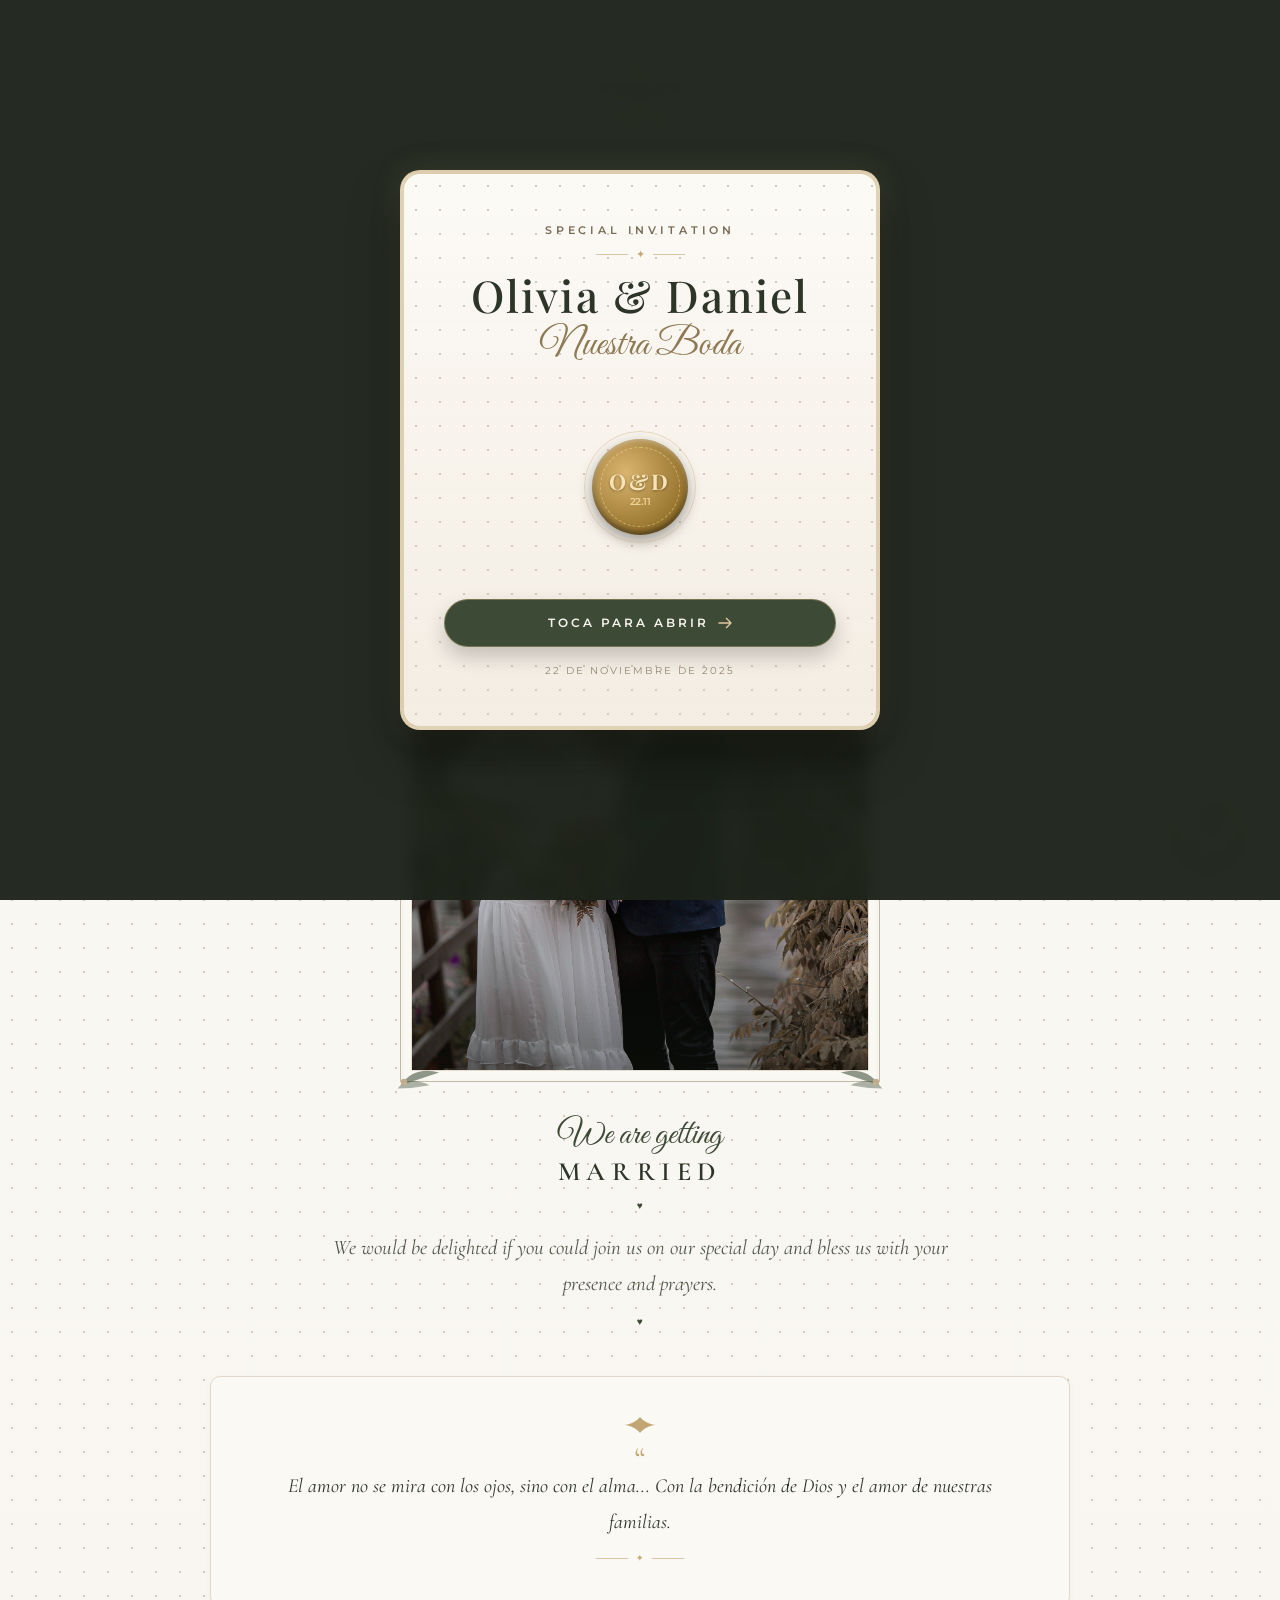
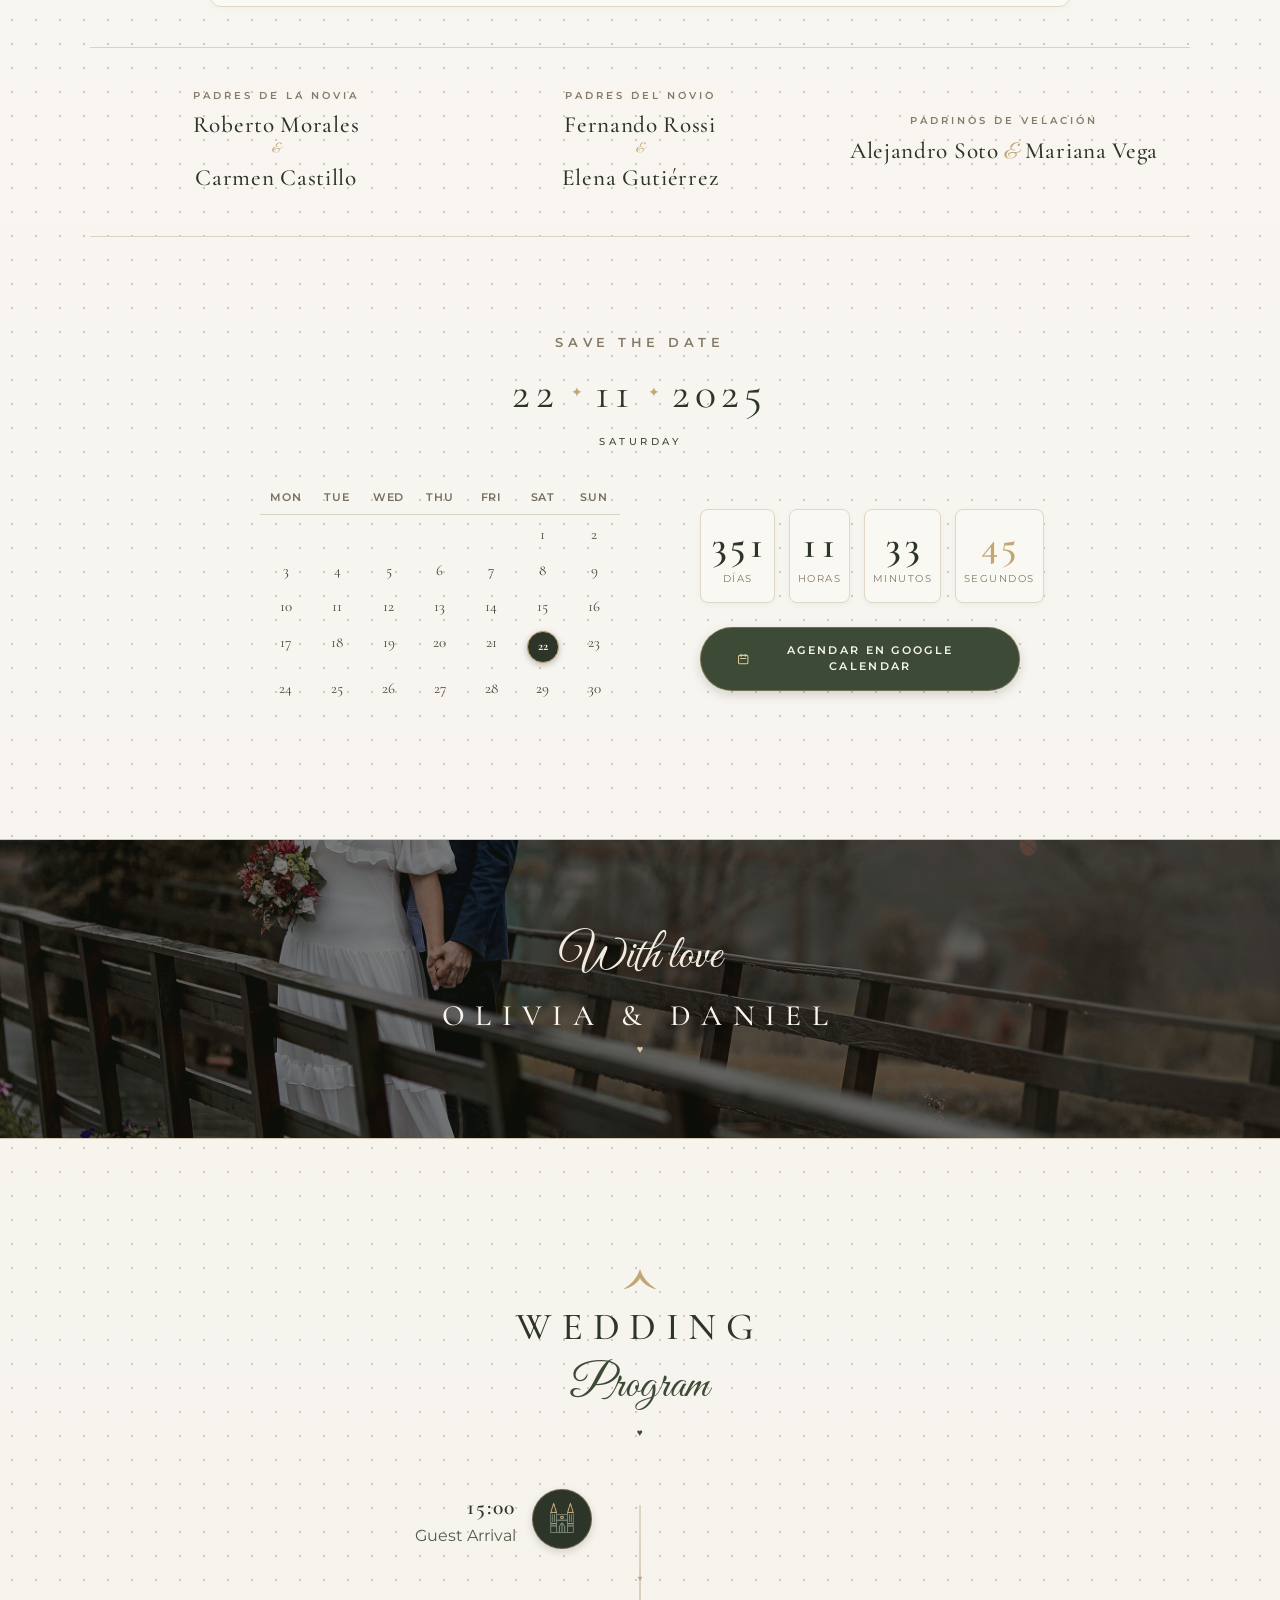
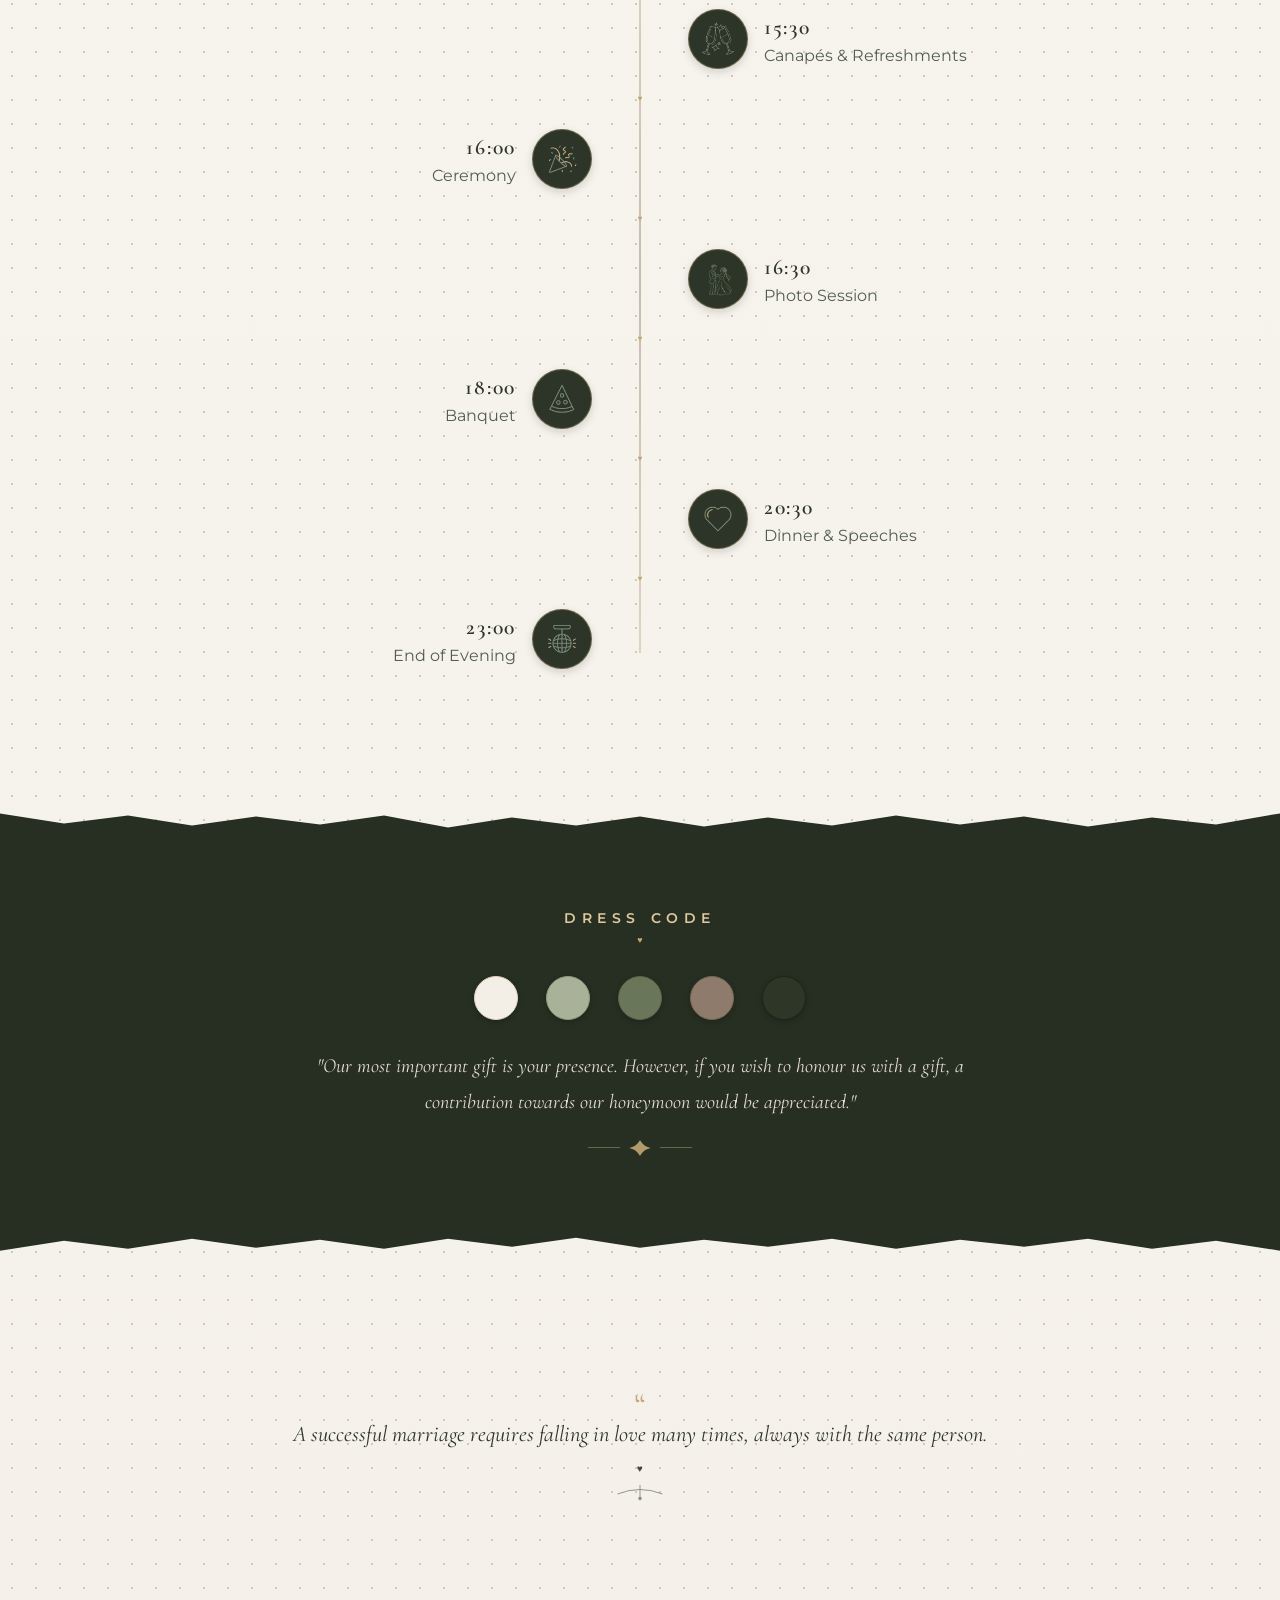
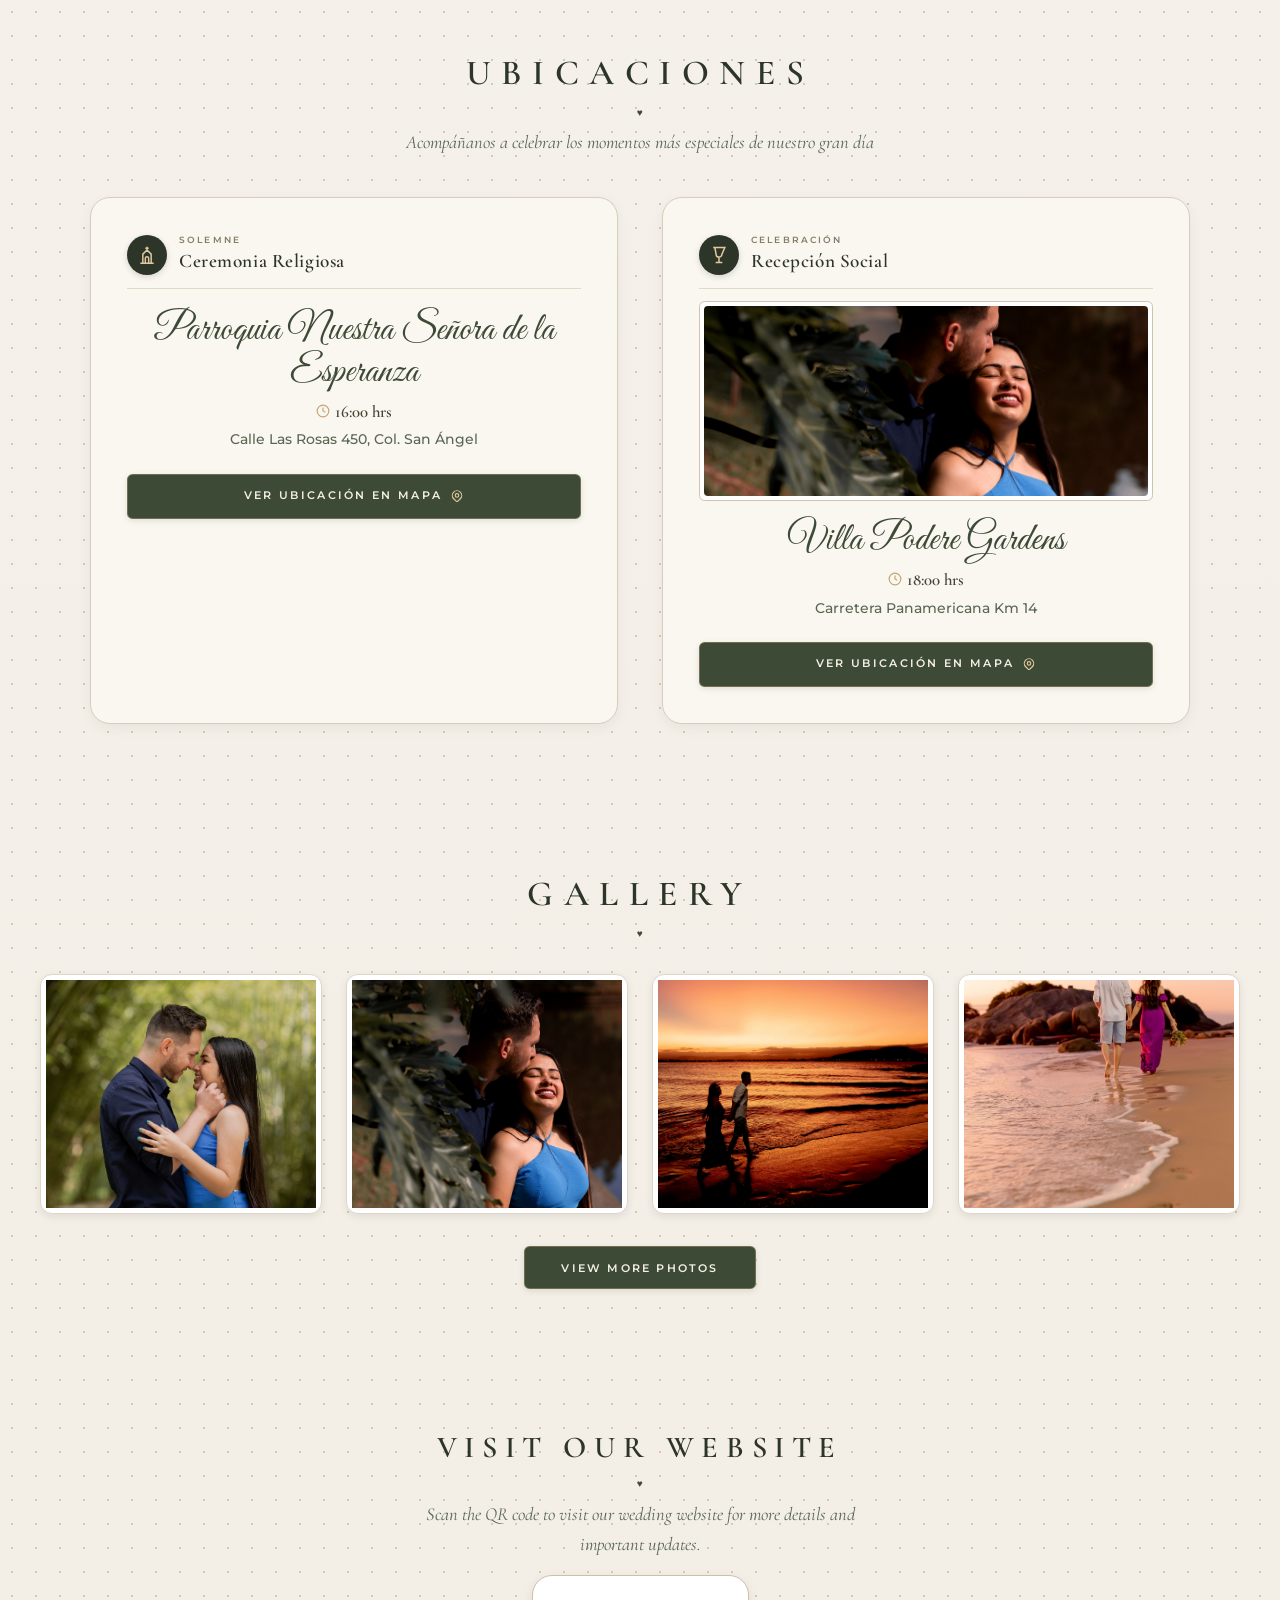
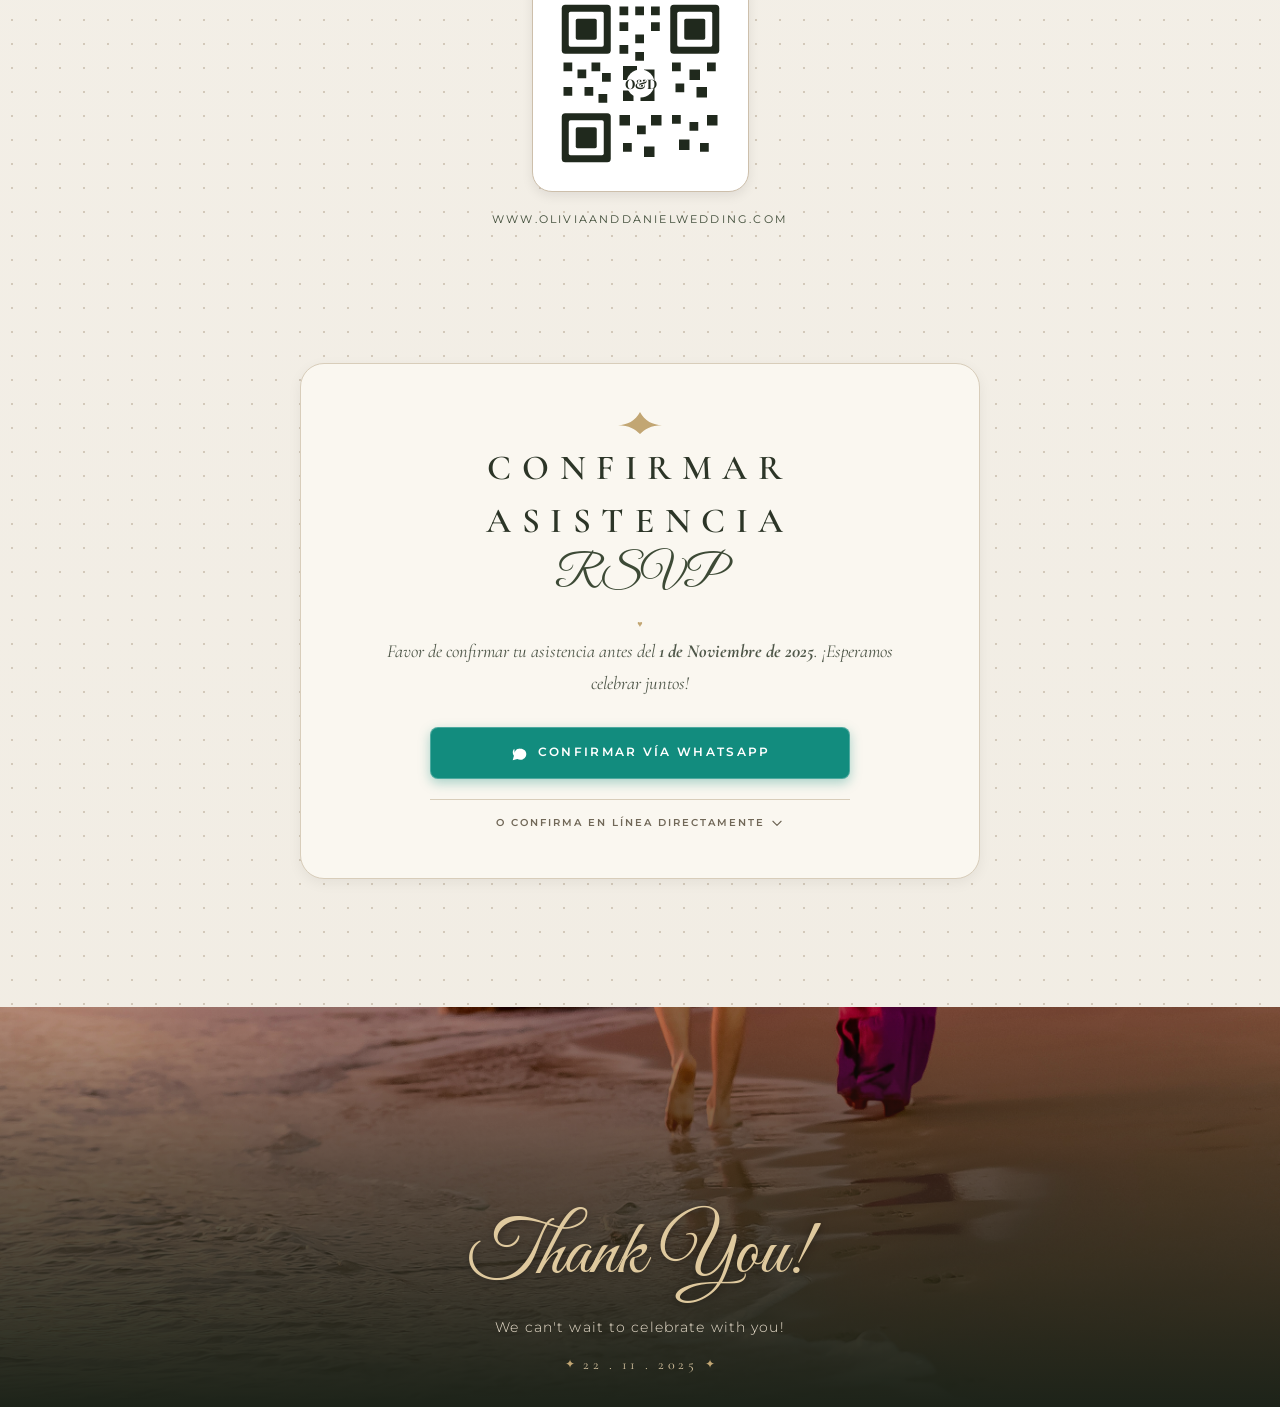
==== index.html @ 9e007e77 "first commit" ====
<!DOCTYPE html>
<html lang="es" class="scroll-smooth">

<head>
  <meta charset="utf-8" />
  <meta name="viewport" content="width=device-width, initial-scale=1.0, maximum-scale=5.0" />
  <meta name="theme-color" content="#1d2319" />
  <title>Boda Olivia &amp; Daniel - Invitación</title>

  <!-- Google Fonts: Cormorant Garamond, Great Vibes, Montserrat, Playfair Display -->
  <link rel="preconnect" href="https://fonts.googleapis.com" />
  <link rel="preconnect" href="https://fonts.gstatic.com" crossorigin="" />
  <link
    href="https://fonts.googleapis.com/css2?family=Cormorant+Garamond:ital,wght@0,300;0,400;0,500;0,600;0,700;1,400&amp;family=Great+Vibes&amp;family=Montserrat:wght@200;300;400;500;600&amp;family=Playfair+Display:ital,wght@0,400;0,600;0,700;1,400&amp;display=swap"
    rel="stylesheet" />

  <!-- Hojas de Estilos Modulares e Independientes (Sin dependencias externas) -->
  <link rel="stylesheet" href="css/global.css" />
  <link rel="stylesheet" href="css/animations.css" />
  <link rel="stylesheet" href="css/envelope.css" />
  <link rel="stylesheet" href="css/invitation.css" />
  <link rel="stylesheet" href="css/responsive.css" />
</head>

<body>

  <!-- ====================================================================
       PANTALLA INICIAL: SOBRE ELEGANTE & SELLO DE CERA INTERACTIVO
       ==================================================================== -->
  <div id="envelope-screen" data-purpose="interactive-envelope" aria-label="Pantalla de apertura de sobre">
    <div class="envelope-card bg-paper-texture">

      <!-- Encabezado y Monograma Superior -->
      <div>
        <p class="envelope-top-sub">Special Invitation</p>
        <div class="envelope-gold-divider">
          <span class="line"></span>
          <span style="font-size: 11px;">✦</span>
          <span class="line"></span>
        </div>
        <h1 class="envelope-couple-names">Olivia &amp; Daniel</h1>
        <p class="envelope-script-sub">Nuestra Boda</p>
      </div>

      <!-- Sello de Cera 3D con Pulso Animado -->
      <div class="wax-seal-wrapper">
        <button id="wax-seal-action" type="button" class="wax-seal wax-seal-btn" title="Toca el sello para abrir"
          aria-label="Abrir sobre de boda">
          <div class="wax-seal-inner">
            <span class="wax-seal-monogram">O&amp;D</span>
            <span class="wax-seal-date">22.11</span>
          </div>
        </button>
        <div class="wax-pulse-ring" aria-hidden="true"></div>
      </div>

      <!-- Botón de Apertura y Fecha -->
      <div style="width: 100%;">
        <button id="open-envelope-btn" type="button" class="envelope-open-btn animate-gentle-pulse"
          aria-label="Toca para abrir la invitación">
          <span>Toca Para Abrir</span>
          <svg style="width: 16px; height: 16px; color: var(--gold-light);" fill="none" stroke="currentColor"
            stroke-width="2" viewBox="0 0 24 24" aria-hidden="true">
            <path stroke-linecap="round" stroke-linejoin="round" d="M14 5l7 7m0 0l-7 7m7-7H3"></path>
          </svg>
        </button>
        <p class="envelope-date-sub">22 de Noviembre de 2025</p>
      </div>

    </div>
  </div>

  <!-- ====================================================================
       CONTENEDOR PRINCIPAL DE LA INVITACIÓN DE BODA
       ==================================================================== -->
  <main class="main-invitation-container bg-paper-texture" role="main">

    <!-- Encabezado con Guirnalda Botánica -->
    <header class="invitation-header" data-purpose="invitation-header">
      <div class="header-garland" aria-hidden="true">
        <svg fill="none" stroke="currentColor" viewBox="0 0 100 35">
          <path d="M50 32 C35 22 20 28 5 15 M50 32 C65 22 80 28 95 15" stroke-linecap="round" stroke-width="1.2"></path>
          <path d="M50 32 C48 18 50 8 50 2" stroke-width="1.2"></path>
          <circle cx="50" cy="2" fill="#c2a673" r="2.5"></circle>
          <circle cx="35" cy="20" fill="#4c5c44" r="1.5"></circle>
          <circle cx="65" cy="20" fill="#4c5c44" r="1.5"></circle>
          <circle cx="20" cy="21" fill="#c2a673" r="2"></circle>
          <circle cx="80" cy="21" fill="#c2a673" r="2"></circle>
        </svg>
      </div>
      <p class="header-together-tag">TOGETHER</p>
      <p class="header-families-tag">WITH THEIR FAMILIES</p>
      <div class="heart-divider" aria-hidden="true">♥</div>

      <h1 class="couple-title-main">OLIVIA</h1>
      <p class="couple-script-and">and</p>
      <h2 class="couple-title-main" style="margin-bottom: 0.5rem;">DANIEL</h2>

      <p class="invite-subtitle">INVITE YOU TO THEIR</p>
      <p class="wedding-script-title">Wedding</p>
    </header>

    <!-- Fotografía Principal de los Novios en Marco de Arco -->
    <section class="couple-portrait-section" data-purpose="couple-portrait">
      <div class="arch-photo-wrapper">
        <div class="arch-frame arch-frame-outer">
          <div class="arch-frame arch-frame-inner">
            <img class="arch-photo-img" src="img/portada.jpg" alt="Olivia y Daniel novios en su boda" />
            <div class="arch-photo-gradient" aria-hidden="true"></div>
          </div>
        </div>

        <!-- Ornamentos botánicos esquineros -->
        <div class="botanical-corner-svg left" aria-hidden="true">
          <svg fill="#47543f" viewBox="0 0 100 100">
            <path d="M20,80 Q40,50 80,60 Q50,70 20,80 Z" opacity="0.7"></path>
            <path d="M15,85 Q30,65 65,80 Q40,85 15,85 Z" opacity="0.5"></path>
            <circle cx="25" cy="75" fill="#baa47e" r="5"></circle>
          </svg>
        </div>
        <div class="botanical-corner-svg right" aria-hidden="true">
          <svg fill="#47543f" viewBox="0 0 100 100">
            <path d="M20,80 Q40,50 80,60 Q50,70 20,80 Z" opacity="0.7"></path>
            <path d="M15,85 Q30,65 65,80 Q40,85 15,85 Z" opacity="0.5"></path>
            <circle cx="25" cy="75" fill="#baa47e" r="5"></circle>
          </svg>
        </div>
      </div>
    </section>

    <!-- Mensaje Romántico y Bendición -->
    <section class="invitation-text-section" data-purpose="invitation-text">
      <p class="getting-married-script">We are getting</p>
      <h3 class="getting-married-h3">MARRIED</h3>
      <div class="heart-divider" aria-hidden="true">♥</div>
      <p class="invitation-body-quote">
        We would be delighted if you could join us on our special day and bless us with your presence and prayers.
      </p>
      <div class="heart-divider" style="margin-top: 0.75rem;" aria-hidden="true">♥</div>
    </section>

    <!-- Bendición Matrimonial y Nombre de Padres y Padrinos -->
    <section class="blessing-parents-section" data-purpose="blessing-and-parents">
      <!-- Cita Emotiva de Amor -->
      <div class="blessing-quote-card">
        <div class="quote-flourish-top" aria-hidden="true">
          <svg fill="currentColor" viewBox="0 0 24 12">
            <path d="M12 0 C9 4 3 6 0 6 C3 6 9 8 12 12 C15 8 21 6 24 6 C21 6 15 4 12 0 Z"></path>
          </svg>
        </div>
        <span class="quote-big-mark">“</span>
        <p class="blessing-quote-text">
          El amor no se mira con los ojos, sino con el alma... Con la bendición de Dios y el amor de nuestras familias.
        </p>
        <div class="envelope-gold-divider" style="margin-top: 0.75rem; margin-bottom: 0;">
          <span class="line"></span>
          <span style="font-size: 9px;">✦</span>
          <span class="line"></span>
        </div>
      </div>

      <!-- Bloque de Padres y Padrinos -->
      <div class="parents-block">
        <div class="parent-card-item">
          <p class="parent-role-tag">PADRES DE LA NOVIA</p>
          <p class="parent-names">Roberto Morales</p>
          <span class="parent-ampersand">&amp;</span>
          <p class="parent-names">Carmen Castillo</p>
        </div>
        <div class="heart-divider-gold parent-divider">✦</div>
        <div class="parent-card-item">
          <p class="parent-role-tag">PADRES DEL NOVIO</p>
          <p class="parent-names">Fernando Rossi</p>
          <span class="parent-ampersand">&amp;</span>
          <p class="parent-names">Elena Gutiérrez</p>
        </div>
        <div class="heart-divider-gold parent-divider">✦</div>
        <div class="parent-card-item">
          <p class="parent-role-tag">PADRINOS DE VELACIÓN</p>
          <p class="parent-names">Alejandro Soto <span style="font-family: var(--font-script); color: var(--gold-accent);">&amp;</span> Mariana Vega</p>
        </div>
      </div>
    </section>

    <!-- Save the Date, Calendario y Cuenta Regresiva -->
    <section class="save-the-date-section" data-purpose="save-the-date-section">
      <p class="save-the-date-title">SAVE THE DATE</p>

      <div class="date-three-box">
        <span class="num">22</span>
        <span class="star">✦</span>
        <span class="num">11</span>
        <span class="star">✦</span>
        <span class="num">2025</span>
      </div>
      <p class="saturday-sub">SATURDAY</p>

      <!-- Envoltura responsiva para Calendario y Cuenta Regresiva -->
      <div class="save-the-date-content-wrap">
        <!-- Cuadrícula de Calendario: Noviembre 2025 -->
        <div class="calendar-wrapper">
          <div class="calendar-header-grid">
            <span>MON</span>
            <span>TUE</span>
            <span>WED</span>
            <span>THU</span>
            <span>FRI</span>
            <span>SAT</span>
            <span>SUN</span>
          </div>
          <div class="calendar-days-grid">
            <!-- Semana 1 -->
            <span></span><span></span><span></span><span></span><span></span>
            <span>1</span>
            <span>2</span>
            <!-- Semana 2 -->
            <span>3</span>
            <span>4</span>
            <span>5</span>
            <span>6</span>
            <span>7</span>
            <span>8</span>
            <span>9</span>
            <!-- Semana 3 -->
            <span>10</span>
            <span>11</span>
            <span>12</span>
            <span>13</span>
            <span>14</span>
            <span>15</span>
            <span>16</span>
            <!-- Semana 4 -->
            <span>17</span>
            <span>18</span>
            <span>19</span>
            <span>20</span>
            <span>21</span>
            <!-- Día 22 Resaltado -->
            <div class="calendar-day-active">
              <span>22</span>
            </div>
            <span>23</span>
            <!-- Semana 5 -->
            <span>24</span>
            <span>25</span>
            <span>26</span>
            <span>27</span>
            <span>28</span>
            <span>29</span>
            <span>30</span>
          </div>
        </div>

        <!-- Contador Regresivo Dinámico -->
        <div class="countdown-container">
          <div class="countdown-grid" id="countdown-timer">
            <div class="countdown-item">
              <span class="number" id="days">--</span>
              <span class="label">Días</span>
            </div>
            <div class="countdown-item">
              <span class="number" id="hours">--</span>
              <span class="label">Horas</span>
            </div>
            <div class="countdown-item">
              <span class="number" id="minutes">--</span>
              <span class="label">Minutos</span>
            </div>
            <div class="countdown-item">
              <span class="number" id="seconds" style="color: var(--gold-accent);">--</span>
              <span class="label">Segundos</span>
            </div>
          </div>

          <a id="google-calendar-btn" href="#" target="_blank" rel="noopener noreferrer" class="calendar-btn-link">
            <svg style="width: 14px; height: 14px; color: var(--gold-light);" fill="none" stroke="currentColor"
              viewBox="0 0 24 24" aria-hidden="true">
              <path stroke-linecap="round" stroke-linejoin="round" stroke-width="2"
                d="M8 7V3m8 4V3m-9 8h10M5 21h14a2 2 0 002-2V7a2 2 0 00-2-2H5a2 2 0 00-2 2v12a2 2 0 002 2z"></path>
            </svg>
            <span>Agendar en Google Calendar</span>
          </a>
        </div>
      </div>
    </section>

    <!-- Banner Fotográfico Nocturno -->
    <div class="night-photo-break" data-purpose="night-photo-break">
      <img class="night-photo-img" src="img/foto_3.jpg" alt="Luces de boda noche cálida" />
      <div class="night-photo-overlay">
        <p class="with-love-script">With love</p>
        <p class="names-tag">OLIVIA &amp; DANIEL</p>
        <span style="color: var(--gold-light); font-size: 11px; margin-top: 0.25rem;">♥</span>
      </div>
    </div>

    <!-- Itinerario de Nuestra Boda (Wedding Program) -->
    <section class="wedding-program-section" data-purpose="wedding-program-timeline">
      <div class="program-header">
        <div class="laurel-branch-svg" aria-hidden="true">
          <svg fill="currentColor" viewBox="0 0 40 30">
            <path d="M20 2 C18 10 12 18 2 24 C10 22 17 18 20 12 C23 18 30 22 38 24 C28 18 22 10 20 2 Z"></path>
          </svg>
        </div>
        <h2 class="program-title">WEDDING</h2>
        <p class="program-script">Program</p>
        <div class="heart-divider" aria-hidden="true">♥</div>
      </div>

      <!-- Línea de Tiempo Vertical -->
      <div class="timeline-container">
        <div class="timeline-guide-line" aria-hidden="true"></div>
        <div class="timeline-items-list">

          <!-- Evento 1: 15:00 -->
          <div class="timeline-row">
            <div class="timeline-icon-badge" title="Llegada de invitados">
              <img src="iconos/iglesia.gif" alt="Llegada" />
            </div>
            <div>
              <p class="timeline-time">15:00</p>
              <p class="timeline-desc">Guest Arrival</p>
            </div>
          </div>
          <div class="timeline-heart-sep">♥</div>

          <!-- Evento 2: 15:30 -->
          <div class="timeline-row">
            <div class="timeline-icon-badge" title="Canapés & Refrescos">
              <img src="iconos/brindis.gif" alt="Canapés" />
            </div>
            <div>
              <p class="timeline-time">15:30</p>
              <p class="timeline-desc">Canapés &amp; Refreshments</p>
            </div>
          </div>
          <div class="timeline-heart-sep">♥</div>

          <!-- Evento 3: 16:00 -->
          <div class="timeline-row">
            <div class="timeline-icon-badge" title="Ceremonia Religiosa">
              <img src="iconos/celebration.gif" alt="Ceremonia" />
            </div>
            <div>
              <p class="timeline-time">16:00</p>
              <p class="timeline-desc">Ceremony</p>
            </div>
          </div>
          <div class="timeline-heart-sep">♥</div>

          <!-- Evento 4: 16:30 -->
          <div class="timeline-row">
            <div class="timeline-icon-badge" title="Sesión de Fotos">
              <img src="iconos/Novios_bailando.gif" alt="Sesión de fotos" />
            </div>
            <div>
              <p class="timeline-time">16:30</p>
              <p class="timeline-desc">Photo Session</p>
            </div>
          </div>
          <div class="timeline-heart-sep">♥</div>

          <!-- Evento 5: 18:00 -->
          <div class="timeline-row">
            <div class="timeline-icon-badge" title="Banquete">
              <img src="iconos/dinner.gif" alt="Banquete" />
            </div>
            <div>
              <p class="timeline-time">18:00</p>
              <p class="timeline-desc">Banquet</p>
            </div>
          </div>
          <div class="timeline-heart-sep">♥</div>

          <!-- Evento 6: 20:30 -->
          <div class="timeline-row">
            <div class="timeline-icon-badge" title="Cena y Brindis">
              <img src="iconos/love.gif" alt="Cena y Brindis" />
            </div>
            <div>
              <p class="timeline-time">20:30</p>
              <p class="timeline-desc">Dinner &amp; Speeches</p>
            </div>
          </div>
          <div class="timeline-heart-sep">♥</div>

          <!-- Evento 7: 23:00 -->
          <div class="timeline-row">
            <div class="timeline-icon-badge" title="Fin de Fiesta">
              <img src="iconos/party.gif" alt="Fiesta" />
            </div>
            <div>
              <p class="timeline-time">23:00</p>
              <p class="timeline-desc">End of Evening</p>
            </div>
          </div>

        </div>
      </div>
    </section>

    <!-- Código de Vestimenta y Regalos (Dress Code & Gift) -->
    <section class="dress-code-section" data-purpose="dress-code-and-gifts">
      <!-- Borde rasgado superior -->
      <div class="torn-edge-spacer-top torn-edge-top"></div>

      <div class="dress-code-content">
        <h3 class="dress-code-h3">DRESS CODE</h3>
        <div class="heart-divider-gold">♥</div>

        <!-- Paleta de Colores Guía -->
        <div class="swatches-palette">
          <div class="swatch-circle swatch-1" title="Off-white / Crema"></div>
          <div class="swatch-circle swatch-2" title="Sage Green"></div>
          <div class="swatch-circle swatch-3" title="Olive Green"></div>
          <div class="swatch-circle swatch-4" title="Warm Taupe"></div>
          <div class="swatch-circle swatch-5" title="Deep Pine"></div>
        </div>

        <!-- Sugerencia de Regalos -->
        <p class="gift-registry-text">
          "Our most important gift is your presence. However, if you wish to honour us with a gift, a contribution towards our honeymoon would be appreciated."
        </p>

        <!-- Detalle Botánico Dorado -->
        <div class="botanical-gold-flourish">
          <span class="line"></span>
          <svg fill="currentColor" viewBox="0 0 24 16">
            <path d="M12 0 C9 6 3 8 0 8 C3 8 9 10 12 16 C15 10 21 8 24 8 C21 8 15 6 12 0 Z"></path>
          </svg>
          <span class="line"></span>
        </div>
      </div>

      <!-- Borde rasgado inferior -->
      <div class="torn-edge-spacer-bottom torn-edge-bottom"></div>
    </section>

    <!-- Frase Romántica -->
    <section class="quote-section" data-purpose="romantic-quote">
      <span class="quote-big-mark">“</span>
      <blockquote>
        A successful marriage requires falling in love many times, always with the same person.
      </blockquote>
      <div class="heart-divider" style="margin-top: 0.5rem;" aria-hidden="true">♥</div>
      <div style="display: flex; justify-content: center; opacity: 0.6; margin-top: 0.5rem;">
        <svg style="width: 60px; height: 18px; color: var(--olive-muted);" fill="none" stroke="currentColor"
          viewBox="0 0 60 20">
          <path d="M5 10 Q30 0 55 10 M30 0 V15" stroke-width="1"></path>
          <circle cx="30" cy="15" fill="currentColor" r="1.5"></circle>
        </svg>
      </div>
    </section>

    <!-- Lugares de Celebración (Two Venues) -->
    <section class="venues-section" data-purpose="two-venues-section">
      <h2 class="venues-title">UBICACIONES</h2>
      <div class="heart-divider" aria-hidden="true">♥</div>
      <p class="venues-subtitle">
        Acompáñanos a celebrar los momentos más especiales de nuestro gran día
      </p>

      <div class="venues-cards-stack">

        <!-- Tarjeta 1: Ceremonia Religiosa -->
        <div class="venue-card">
          <div class="venue-card-header">
            <div class="venue-header-icon" title="Iglesia">
              <svg fill="none" stroke="currentColor" stroke-width="1.8" viewBox="0 0 24 24">
                <path d="M12 2v4m-2-2h4M4 22h16M7 22V11l5-5 5 5v11M10 16a2 2 0 0 1 4 0v6h-4v-6z"></path>
              </svg>
            </div>
            <div>
              <p class="venue-category-tag">SOLEMNE</p>
              <h3 class="venue-card-h3">Ceremonia Religiosa</h3>
            </div>
          </div>

          <div style="text-align: center; padding: 0.25rem 0;">
            <h4 class="venue-place-name">Parroquia Nuestra Señora de la Esperanza</h4>
            <div class="venue-time-badge">
              <svg fill="none" stroke="currentColor" stroke-width="2" viewBox="0 0 24 24">
                <circle cx="12" cy="12" r="10"></circle>
                <polyline points="12 6 12 12 16 14"></polyline>
              </svg>
              <span>16:00 hrs</span>
            </div>
            <p class="venue-address-text">
              Calle Las Rosas 450, Col. San Ángel
            </p>
          </div>

          <a id="church-map-btn" href="https://maps.google.com/?q=Calle+Las+Rosas+450+Col+San+Angel" target="_blank"
            rel="noopener noreferrer" class="venue-map-link">
            <span>VER UBICACIÓN EN MAPA</span>
            <svg style="width: 14px; height: 14px; color: var(--gold-light);" fill="none" stroke="currentColor"
              stroke-width="2" viewBox="0 0 24 24">
              <path stroke-linecap="round" stroke-linejoin="round"
                d="M17.657 16.657L13.414 20.9a1.998 1.998 0 01-2.827 0l-4.244-4.243a8 8 0 1111.314 0z"></path>
              <path stroke-linecap="round" stroke-linejoin="round" d="M15 11a3 3 0 11-6 0 3 3 0 016 0z"></path>
            </svg>
          </a>
        </div>

        <!-- Tarjeta 2: Recepción Social -->
        <div class="venue-card">
          <div class="venue-card-header">
            <div class="venue-header-icon" title="Recepción">
              <svg fill="none" stroke="currentColor" stroke-width="1.8" viewBox="0 0 24 24">
                <path d="M8 21h8m-4-7v7m-5-18l1.5 8a3.5 3.5 0 007 0L19 3H5z"></path>
              </svg>
            </div>
            <div>
              <p class="venue-category-tag">CELEBRACIÓN</p>
              <h3 class="venue-card-h3">Recepción Social</h3>
            </div>
          </div>

          <!-- Fotografía del lugar -->
          <div class="venue-photo-wrap">
            <div class="venue-photo-inner">
              <img class="venue-photo-img" src="img/foto_2.jpg" alt="Villa Podere Gardens lugar de celebración" />
            </div>
          </div>

          <div style="text-align: center; padding: 0.25rem 0;">
            <h4 class="venue-place-name">Villa Podere Gardens</h4>
            <div class="venue-time-badge">
              <svg fill="none" stroke="currentColor" stroke-width="2" viewBox="0 0 24 24">
                <circle cx="12" cy="12" r="10"></circle>
                <polyline points="12 6 12 12 16 14"></polyline>
              </svg>
              <span>18:00 hrs</span>
            </div>
            <p class="venue-address-text">
              Carretera Panamericana Km 14
            </p>
          </div>

          <a id="reception-map-btn" href="https://maps.google.com/?q=Villa+Podere+Gardens" target="_blank"
            rel="noopener noreferrer" class="venue-map-link">
            <span>VER UBICACIÓN EN MAPA</span>
            <svg style="width: 14px; height: 14px; color: var(--gold-light);" fill="none" stroke="currentColor"
              stroke-width="2" viewBox="0 0 24 24">
              <path stroke-linecap="round" stroke-linejoin="round"
                d="M17.657 16.657L13.414 20.9a1.998 1.998 0 01-2.827 0l-4.244-4.243a8 8 0 1111.314 0z"></path>
              <path stroke-linecap="round" stroke-linejoin="round" d="M15 11a3 3 0 11-6 0 3 3 0 016 0z"></path>
            </svg>
          </a>
        </div>

      </div>
    </section>

    <!-- Galería de Recuerdos (Gallery) -->
    <section class="gallery-section" data-purpose="wedding-gallery">
      <h2 class="gallery-title">GALLERY</h2>
      <div class="heart-divider" aria-hidden="true">♥</div>

      <div class="gallery-grid-2x2">
        <div class="gallery-thumb-item" title="Ampliar fotografía">
          <img class="gallery-thumb-img" src="img/foto_1.jpg" alt="Banquete de boda elegante" />
        </div>
        <div class="gallery-thumb-item" title="Ampliar fotografía">
          <img class="gallery-thumb-img" src="img/foto_2.jpg" alt="Ramo de flores blancas" />
        </div>
        <div class="gallery-thumb-item" title="Ampliar fotografía">
          <img class="gallery-thumb-img" src="img/foto_4.jpg" alt="Altar y decoración floral" />
        </div>
        <div class="gallery-thumb-item" title="Ampliar fotografía">
          <img class="gallery-thumb-img" src="img/foto_5.jpg" alt="Alianzas y manos entrelazadas" />
        </div>
      </div>

      <button id="view-more-photos-btn" type="button" class="view-more-photos-btn">
        VIEW MORE PHOTOS
      </button>
    </section>

    <!-- Sitio Web y Código QR -->
    <section class="website-qr-section" data-purpose="website-qr-section">
      <h2 class="website-qr-title">VISIT OUR WEBSITE</h2>
      <div class="heart-divider" aria-hidden="true">♥</div>
      <p class="website-qr-desc">
        Scan the QR code to visit our wedding website for more details and important updates.
      </p>

      <!-- Código QR Vectorial con Monograma Central O&D -->
      <a id="website-qr-link" href="#" class="qr-box-card" title="Escanear o ingresar al sitio web">
        <svg fill="#20291d" viewBox="0 0 100 100">
          <rect fill="#20291d" height="28" rx="2" width="28" x="5" y="5"></rect>
          <rect fill="#ffffff" height="20" rx="1" width="20" x="9" y="9"></rect>
          <rect fill="#20291d" height="12" rx="1" width="12" x="13" y="13"></rect>
          <rect fill="#20291d" height="28" rx="2" width="28" x="67" y="5"></rect>
          <rect fill="#ffffff" height="20" rx="1" width="20" x="71" y="9"></rect>
          <rect fill="#20291d" height="12" rx="1" width="12" x="75" y="13"></rect>
          <rect fill="#20291d" height="28" rx="2" width="28" x="5" y="67"></rect>
          <rect fill="#ffffff" height="20" rx="1" width="20" x="9" y="71"></rect>
          <rect fill="#20291d" height="12" rx="1" width="12" x="13" y="75"></rect>
          <rect height="5" width="5" x="38" y="6"></rect>
          <rect height="5" width="5" x="47" y="6"></rect>
          <rect height="5" width="5" x="56" y="6"></rect>
          <rect height="5" width="5" x="38" y="15"></rect>
          <rect height="5" width="5" x="47" y="22"></rect>
          <rect height="5" width="5" x="56" y="15"></rect>
          <rect height="5" width="5" x="38" y="28"></rect>
          <rect height="5" width="5" x="47" y="32"></rect>
          <rect height="5" width="5" x="6" y="38"></rect>
          <rect height="5" width="5" x="14" y="42"></rect>
          <rect height="5" width="5" x="22" y="38"></rect>
          <rect height="5" width="5" x="28" y="44"></rect>
          <rect height="5" width="5" x="6" y="52"></rect>
          <rect height="5" width="5" x="18" y="52"></rect>
          <rect height="5" width="5" x="26" y="56"></rect>
          <rect height="8" width="8" x="40" y="40"></rect>
          <rect height="6" width="6" x="52" y="42"></rect>
          <rect height="6" width="6" x="40" y="54"></rect>
          <rect height="8" width="8" x="50" y="52"></rect>
          <rect height="5" width="5" x="68" y="38"></rect>
          <rect height="6" width="6" x="78" y="42"></rect>
          <rect height="5" width="5" x="88" y="38"></rect>
          <rect height="5" width="5" x="70" y="50"></rect>
          <rect height="6" width="6" x="82" y="52"></rect>
          <rect height="6" width="6" x="38" y="68"></rect>
          <rect height="5" width="5" x="48" y="74"></rect>
          <rect height="6" width="6" x="56" y="68"></rect>
          <rect height="5" width="5" x="40" y="84"></rect>
          <rect height="6" width="6" x="52" y="86"></rect>
          <rect height="5" width="5" x="68" y="68"></rect>
          <rect height="5" width="5" x="78" y="72"></rect>
          <rect height="6" width="6" x="88" y="68"></rect>
          <rect height="6" width="6" x="72" y="82"></rect>
          <rect height="5" width="5" x="84" y="84"></rect>
          <circle cx="50" cy="50" fill="#ffffff" r="8"></circle>
          <text fill="#20291d" font-family="'Playfair Display', serif" font-size="7.5" font-weight="bold"
            text-anchor="middle" x="50" y="53">O&amp;D</text>
        </svg>
      </a>

      <p class="website-link-text">www.oliviaanddanielwedding.com</p>
    </section>

    <!-- Confirmar Asistencia (RSVP) -->
    <section class="rsvp-section" data-purpose="rsvp-section" id="rsvp">
      <div class="rsvp-box-card">
        <div class="rsvp-botanical-top" aria-hidden="true">
          <svg fill="currentColor" viewBox="0 0 40 20">
            <path d="M20 0 C16 8 8 12 0 12 C10 12 16 16 20 20 C24 16 30 12 40 12 C32 12 24 8 20 0 Z"></path>
          </svg>
        </div>

        <h2 class="rsvp-title-main">CONFIRMAR ASISTENCIA</h2>
        <p class="rsvp-script-sub">RSVP</p>
        <div class="heart-divider-gold">♥</div>

        <p class="rsvp-instructions">
          Favor de confirmar tu asistencia antes del <strong>1 de Noviembre de 2025</strong>. ¡Esperamos celebrar juntos!
        </p>

        <!-- Botón de Confirmación Directa por WhatsApp -->
        <a id="whatsapp-rsvp-btn" href="#" target="_blank" rel="noopener noreferrer" class="whatsapp-rsvp-btn"
          aria-label="Confirmar asistencia por WhatsApp">
          <svg viewBox="0 0 24 24" aria-hidden="true">
            <path
              d="M12.031 6.172c-3.181 0-5.767 2.586-5.768 5.766-.001 1.298.38 2.27 1.019 3.287l-.711 2.598 2.664-.698c.99.54 1.787.819 2.796.819 3.18 0 5.767-2.587 5.767-5.766.001-3.182-2.585-5.766-5.767-5.766zm0 10.455c-.931 0-1.745-.274-2.502-.751l-.179-.107-1.575.413.42-1.536-.118-.187c-.504-.799-.77-1.636-.769-2.52 0-2.617 2.13-4.746 4.748-4.746 2.617 0 4.746 2.129 4.746 4.746 0 2.618-2.129 4.746-4.746 4.746zm-6.273-10.457c-1.341 1.342-2.08 3.125-2.079 5.023 0 1.602.537 3.167 1.551 4.492l-1.644 6.005 6.147-1.612c1.272.693 2.704 1.059 4.167 1.06 4.095 0 7.822-3.328 7.823-7.424 0-1.983-.772-3.848-2.175-5.251-1.403-1.402-3.268-2.175-5.251-2.175-4.096 0-7.821 3.327-7.821 7.424z" />
          </svg>
          <span>CONFIRMAR VÍA WHATSAPP</span>
        </a>

        <!-- Botón para alternar formulario en línea -->
        <button id="toggle-rsvp-form-btn" type="button" class="toggle-rsvp-form-btn">
          <span>O CONFIRMA EN LÍNEA DIRECTAMENTE</span>
          <svg id="form-chevron-icon" fill="none" stroke="currentColor" viewBox="0 0 24 24" aria-hidden="true">
            <path stroke-linecap="round" stroke-linejoin="round" stroke-width="2" d="M19 9l-7 7-7-7"></path>
          </svg>
        </button>

        <!-- Formulario en línea interactivo -->
        <form id="rsvp-online-form" class="rsvp-online-form hidden">
          <div>
            <label class="rsvp-label" for="guest-name">Nombre Completo o Familia</label>
            <input id="guest-name" type="text" class="rsvp-input" placeholder="Ej. Familia Rodríguez Morales" required />
          </div>

          <div style="display: grid; grid-template-columns: 1fr 1fr; gap: 0.5rem;">
            <div>
              <label class="rsvp-label" for="guest-passes">Pases</label>
              <select id="guest-passes" class="rsvp-select">
                <option value="1">1 Persona</option>
                <option value="2" selected>2 Personas</option>
                <option value="3">3 Personas</option>
                <option value="4">4 Personas</option>
              </select>
            </div>
            <div>
              <label class="rsvp-label" for="guest-attending">¿Asistirás?</label>
              <select id="guest-attending" class="rsvp-select">
                <option value="si" selected>¡Sí, ahí estaré!</option>
                <option value="no">Lo siento, no podré</option>
              </select>
            </div>
          </div>

          <div>
            <label class="rsvp-label" for="guest-message">Mensaje para los novios</label>
            <textarea id="guest-message" class="rsvp-textarea" rows="2"
              placeholder="Escribe unas palabras de felicitación..."></textarea>
          </div>

          <button type="submit" class="rsvp-submit-btn">
            ENVIAR CONFIRMACIÓN
          </button>
        </form>

      </div>
    </section>

    <!-- Banner Final de Agradecimiento -->
    <footer class="final-closing-footer" data-purpose="invitation-footer">
      <div class="final-closing-box">
        <img class="final-closing-img" src="img/foto_5.jpg" alt="Despedida de novios con luces cálidas" />
        <div class="final-closing-overlay">
          <p class="final-thankyou-script">Thank You!</p>
          <p class="final-cant-wait-text">
            We can't wait to celebrate with you!
          </p>
          <div class="final-date-tag">
            <span>✦</span>
            <span class="date">22 . 11 . 2025</span>
            <span>✦</span>
          </div>
        </div>
      </div>
    </footer>

  </main>

  <!-- Botón Flotante de Música Fijo (music.gif) -->
  <button id="floating-music-btn" class="floating-music-btn is-paused" type="button"
    aria-label="Pausar o reproducir música" title="Reproducir música">
    <img src="iconos/music.gif" alt="Música de boda" />
  </button>
  <audio id="wedding-music" preload="auto" loop>
    <source src="music/cancion_boda.mp3" type="audio/mpeg" />
  </audio>

  <!-- Visor Lightbox para la Galería -->
  <div id="gallery-lightbox" class="hidden" role="dialog" aria-modal="true" aria-label="Visualizador de fotos">
    <button id="lightbox-close" type="button" aria-label="Cerrar visor">&times;</button>
    <img id="lightbox-img" src="" alt="Fotografía ampliada" />
  </div>

  <!-- Toast Notification Flotante -->
  <div id="copy-toast" class="toast-notification" role="status" aria-live="polite">
    <span>✨ ¡Confirmación preparada!</span>
  </div>

  <!-- Scripts Modulares e Independientes -->
  <script src="js/config.js"></script>
  <script src="js/envelope.js"></script>
  <script src="js/countdown.js"></script>
  <script src="js/music.js"></script>
  <script src="js/gallery.js"></script>
  <script src="js/rsvp.js"></script>
  <script src="js/interactions.js"></script>
</body>

</html>
---- css/global.css ----
/* ==========================================================================
   GLOBAL.CSS - PALETA, TIPOGRAFÍA Y ESTILOS BASE (BODA OLIVIA & DANIEL)
   ========================================================================== */

:root {
  /* Paleta Oficial */
  --parchment: #f7f4ee;
  --parchment-deep: #eee8dd;
  --olive-dark: #2c3527;
  --olive-deep: #1d2319;
  --olive-muted: #3d4a36;
  --olive-card: #262f22;
  --gold-accent: #c2a673;
  --gold-light: #dfc99e;
  --gold-wax: #eed195;
  --sand-soft: #d9d2c5;
  --border-sep: #dad2c3;

  /* Tipografías */
  --font-serif: "Cormorant Garamond", Georgia, serif;
  --font-display: "Playfair Display", Georgia, serif;
  --font-script: "Great Vibes", cursive;
  --font-sans: "Montserrat", -apple-system, BlinkMacSystemFont, "Segoe UI", Roboto, sans-serif;
}

/* Reset Global */
*,
*::before,
*::after {
  box-sizing: border-box;
  margin: 0;
  padding: 0;
}

html {
  font-size: 16px;
  scroll-behavior: smooth;
  -webkit-text-size-adjust: 100%;
}

body {
  background-color: var(--parchment);
  color: var(--olive-dark);
  font-family: var(--font-serif);
  font-size: 16px;
  line-height: 1.5;
  -webkit-font-smoothing: antialiased;
  -moz-osx-font-smoothing: grayscale;
  min-height: 100vh;
  min-height: 100dvh;
  margin: 0;
  padding: 0;
  width: 100%;
  max-width: 100vw;
  overflow-x: hidden;
}

::selection {
  background-color: var(--gold-light);
  color: var(--olive-deep);
}

a {
  color: inherit;
  text-decoration: none;
  transition: all 0.25s ease;
}

button {
  font-family: inherit;
  border: none;
  background: none;
  cursor: pointer;
  outline: none;
}

img,
svg {
  display: block;
  max-width: 100%;
}

/* Clases de Tipografía */
.font-serif {
  font-family: var(--font-serif);
}

.font-display {
  font-family: var(--font-display);
}

.font-script {
  font-family: var(--font-script);
}

.font-sans {
  font-family: var(--font-sans);
}

/* Textura de Papel Artesanal Fino */
.bg-paper-texture {
  background-color: var(--parchment);
  background-image: 
    radial-gradient(#d3c9ba 0.75px, transparent 0.75px),
    linear-gradient(to bottom, rgba(255, 255, 255, 0.4), rgba(230, 222, 207, 0.35));
  background-size: 24px 24px, 100% 100%;
}

/* Borde Rasgado Superior / Inferior (Deckled Torn Paper Edge) */
.torn-edge-top {
  clip-path: polygon(
    0% 0%, 5% 10px, 10% 2px, 15% 12px, 20% 3px, 25% 11px, 
    30% 2px, 35% 14px, 40% 4px, 45% 12px, 50% 3px, 55% 13px, 
    60% 4px, 65% 12px, 70% 2px, 75% 11px, 80% 3px, 85% 13px, 
    90% 4px, 95% 11px, 100% 0%, 100% 100%, 0% 100%
  );
}

.torn-edge-bottom {
  clip-path: polygon(
    0% 0%, 100% 0%, 100% 100%, 95% calc(100% - 10px), 90% calc(100% - 2px),
    85% calc(100% - 12px), 80% calc(100% - 4px), 75% calc(100% - 11px), 70% calc(100% - 2px),
    65% calc(100% - 12px), 60% calc(100% - 4px), 55% calc(100% - 11px), 50% calc(100% - 3px),
    45% calc(100% - 13px), 40% calc(100% - 4px), 35% calc(100% - 12px), 30% calc(100% - 2px),
    25% calc(100% - 11px), 20% calc(100% - 3px), 15% calc(100% - 12px), 10% calc(100% - 2px),
    5% calc(100% - 10px), 0% 100%
  );
}

/* Marco en Arco para Fotografía */
.arch-frame {
  border-top-left-radius: 9999px;
  border-top-right-radius: 9999px;
}

/* Sello de Cera 3D */
.wax-seal {
  background: radial-gradient(circle at 35% 35%, #d9b46e, #96742e 70%, #574011);
  box-shadow: 0 6px 14px rgba(0, 0, 0, 0.35), inset 0 2px 4px rgba(255, 255, 255, 0.4), inset 0 -3px 6px rgba(0, 0, 0, 0.5);
}

/* Utilidades generales */
.hidden {
  display: none !important;
}

.flex {
  display: flex !important;
}
---- css/animations.css ----
/* ==========================================================================
   ANIMATIONS.CSS - ANIMACIONES Y TRANSICIONES (OLIVIA & DANIEL)
   ========================================================================== */

/* Pulso suave continuo para el botón de abrir */
@keyframes gentle-pulse {
  0%, 100% {
    transform: scale(1);
    opacity: 1;
  }
  50% {
    transform: scale(1.03);
    opacity: 0.92;
  }
}

.animate-gentle-pulse {
  animation: gentle-pulse 2.8s infinite ease-in-out;
}

/* Entrada suave de elementos */
@keyframes fadeInSoft {
  from {
    opacity: 0;
    transform: translateY(8px);
  }
  to {
    opacity: 1;
    transform: translateY(0);
  }
}

.fade-in-soft {
  animation: fadeInSoft 0.8s cubic-bezier(0.16, 1, 0.3, 1) forwards;
}

/* Notificación Toast */
.toast-notification {
  position: fixed;
  bottom: 2rem;
  left: 50%;
  transform: translateX(-50%) translateY(100px);
  background-color: var(--olive-dark);
  color: #F7E3B5;
  padding: 0.85rem 1.75rem;
  border-radius: 9999px;
  font-family: var(--font-sans);
  font-size: 0.85rem;
  letter-spacing: 0.05em;
  font-weight: 500;
  box-shadow: 0 10px 30px rgba(0, 0, 0, 0.4);
  border: 1px solid var(--gold-accent);
  z-index: 9999;
  opacity: 0;
  pointer-events: none;
  transition: all 0.4s cubic-bezier(0.175, 0.885, 0.32, 1.275);
}

.toast-notification.show {
  transform: translateX(-50%) translateY(0);
  opacity: 1;
}

/* Reducción de movimiento */
@media (prefers-reduced-motion: reduce) {
  *,
  *::before,
  *::after {
    animation-duration: 0.01ms !important;
    animation-iteration-count: 1 !important;
    transition-duration: 0.01ms !important;
    scroll-behavior: auto !important;
  }
}
---- css/envelope.css ----
/* ==========================================================================
   ENVELOPE.CSS - PANTALLA INICIAL DE SOBRE & SELLO DE CERA
   ========================================================================== */

#envelope-screen {
  position: fixed;
  inset: 0;
  z-index: 100;
  display: flex;
  align-items: center;
  justify-content: center;
  background-color: rgba(29, 35, 25, 0.96);
  padding: 0;
  margin: 0;
  width: 100vw;
  height: 100vh;
  box-sizing: border-box;
  transition: opacity 0.9s cubic-bezier(0.4, 0, 0.2, 1), transform 0.9s cubic-bezier(0.4, 0, 0.2, 1);
  backdrop-filter: blur(8px);
  -webkit-backdrop-filter: blur(8px);
}

.envelope-card {
  position: relative;
  width: 100%;
  max-width: 380px;
  background-color: #FAF6EE;
  border-radius: 1.25rem;
  box-shadow: 0 25px 50px rgba(0, 0, 0, 0.45), 0 0 30px rgba(194, 166, 115, 0.15);
  padding: 2.25rem 1.75rem;
  border: 4px solid rgba(200, 178, 130, 0.55);
  text-align: center;
  display: flex;
  flex-direction: column;
  align-items: center;
  justify-content: space-between;
  min-height: 520px;
  box-sizing: border-box;
}

.envelope-top-sub {
  font-family: var(--font-sans);
  font-size: 11px;
  letter-spacing: 0.35em;
  color: #786C57;
  text-transform: uppercase;
  font-weight: 600;
  margin-bottom: 0.5rem;
}

.envelope-gold-divider {
  display: flex;
  align-items: center;
  justify-content: center;
  gap: 0.5rem;
  color: var(--gold-accent);
  margin-bottom: 0.5rem;
}

.envelope-gold-divider span.line {
  height: 1px;
  width: 32px;
  background-color: rgba(194, 166, 115, 0.6);
}

.envelope-couple-names {
  font-family: var(--font-display);
  font-size: 2.25rem;
  letter-spacing: 0.05em;
  color: var(--olive-dark);
  font-weight: 500;
  line-height: 1.1;
  margin-top: 0.25rem;
}

.envelope-script-sub {
  font-family: var(--font-script);
  font-size: 2.1rem;
  color: #8D7953;
  margin-top: -0.25rem;
}

/* Sello de Cera Central */
.wax-seal-wrapper {
  margin: 1.75rem 0;
  position: relative;
  display: flex;
  align-items: center;
  justify-content: center;
}

.wax-seal-btn {
  width: 96px;
  height: 96px;
  border-radius: 50%;
  display: flex;
  align-items: center;
  justify-content: center;
  cursor: pointer;
  transform: scale(1);
  transition: transform 0.3s cubic-bezier(0.34, 1.56, 0.64, 1);
  user-select: none;
}

.wax-seal-btn:hover {
  transform: scale(1.08);
}

.wax-seal-inner {
  width: 80px;
  height: 80px;
  border-radius: 50%;
  border: 1px dashed rgba(255, 235, 184, 0.45);
  display: flex;
  flex-direction: column;
  align-items: center;
  justify-content: center;
}

.wax-seal-monogram {
  font-family: var(--font-display);
  font-size: 1.35rem;
  font-weight: 700;
  color: #F7E3B5;
  letter-spacing: 0.15em;
  text-shadow: 0 1px 3px rgba(0, 0, 0, 0.35);
}

.wax-seal-date {
  font-family: var(--font-sans);
  font-size: 10px;
  color: #EED195;
  letter-spacing: -0.02em;
  font-weight: 600;
}

.wax-pulse-ring {
  position: absolute;
  width: 112px;
  height: 112px;
  border-radius: 50%;
  border: 1px solid rgba(194, 166, 115, 0.35);
  animation: pingRing 2.2s cubic-bezier(0, 0, 0.2, 1) infinite;
  pointer-events: none;
}

@keyframes pingRing {
  75%, 100% {
    transform: scale(1.4);
    opacity: 0;
  }
}

/* Botón «Toca Para Abrir» */
.envelope-open-btn {
  width: 100%;
  padding: 0.95rem 1.5rem;
  border-radius: 9999px;
  background-color: var(--olive-muted);
  color: var(--parchment);
  font-family: var(--font-sans);
  font-size: 0.75rem;
  letter-spacing: 0.25em;
  font-weight: 600;
  text-transform: uppercase;
  box-shadow: 0 10px 20px rgba(0, 0, 0, 0.2);
  border: 1px solid rgba(194, 166, 115, 0.45);
  display: flex;
  align-items: center;
  justify-content: center;
  gap: 0.5rem;
  transition: all 0.3s ease;
  cursor: pointer;
}

.envelope-open-btn:hover {
  background-color: var(--olive-dark);
  box-shadow: 0 12px 24px rgba(0, 0, 0, 0.3);
  transform: translateY(-2px);
  border-color: rgba(223, 201, 158, 0.7);
}

.envelope-open-btn:active {
  transform: scale(0.97);
}

.envelope-date-sub {
  font-family: var(--font-sans);
  font-size: 10px;
  letter-spacing: 0.2em;
  color: #948771;
  text-transform: uppercase;
  margin-top: 1rem;
}

@media (min-width: 1024px) {
  .envelope-card {
    max-width: 480px;
    padding: 3rem 2.5rem;
    min-height: 560px;
  }

  .envelope-couple-names {
    font-size: 2.75rem;
  }

  .envelope-script-sub {
    font-size: 2.5rem;
  }
}
---- css/invitation.css ----
/* ==========================================================================
   INVITATION.CSS - ESTILOS COMPLETOS DE LA INVITACIÓN OLIVIA & DANIEL
   ========================================================================== */

/* Contenedor Principal a Pantalla Completa (Full-Width, Sin Espacios Laterales) */
.main-invitation-container {
  width: 100%;
  max-width: 100%;
  background-color: var(--parchment);
  border: none;
  position: relative;
  overflow: hidden;
  padding: 0;
  margin: 0;
  box-sizing: border-box;
}

/* ==========================================================================
   HEADER DECORATIVO BOTÁNICO
   ========================================================================== */
.invitation-header {
  padding: 1.75rem 1.5rem 0.5rem 1.5rem;
  text-align: center;
  position: relative;
}

.header-garland {
  display: flex;
  justify-content: center;
  margin-bottom: 0.35rem;
}

.header-garland svg {
  width: 110px;
  height: 40px;
  color: #4C5C44;
}

.header-together-tag {
  font-family: var(--font-sans);
  font-size: 9px;
  letter-spacing: 0.3em;
  font-weight: 500;
  color: var(--olive-muted);
  text-transform: uppercase;
  margin-bottom: 0.15rem;
}

.header-families-tag {
  font-family: var(--font-sans);
  font-size: 8px;
  letter-spacing: 0.25em;
  color: rgba(61, 74, 54, 0.8);
  text-transform: uppercase;
}

.heart-divider {
  display: flex;
  justify-content: center;
  margin: 0.4rem 0;
  color: var(--olive-muted);
  font-size: 10px;
}

.heart-divider-gold {
  display: flex;
  justify-content: center;
  margin: 0.3rem 0;
  color: var(--gold-accent);
  font-size: 9px;
}

.couple-title-main {
  font-family: var(--font-serif);
  font-size: 2.6rem;
  letter-spacing: 0.08em;
  color: var(--olive-dark);
  font-weight: 400;
  text-transform: uppercase;
  line-height: 1.1;
  margin: 0;
}

.couple-script-and {
  font-family: var(--font-script);
  font-size: 2.25rem;
  color: var(--olive-muted);
  line-height: 0.9;
  margin: -0.15rem 0;
  font-weight: 400;
}

.invite-subtitle {
  font-family: var(--font-sans);
  font-size: 8.5px;
  letter-spacing: 0.28em;
  color: #716858;
  text-transform: uppercase;
  margin-top: 0.5rem;
}

.wedding-script-title {
  font-family: var(--font-script);
  font-size: 2.65rem;
  color: #3B4733;
  font-weight: 400;
  line-height: 1;
  margin: 0.35rem 0;
}

/* ==========================================================================
   FOTO PRINCIPAL EN ARCO (ARCH PHOTO)
   ========================================================================== */
.couple-portrait-section {
  padding: 0.75rem 1.75rem;
  display: flex;
  justify-content: center;
}

.arch-photo-wrapper {
  position: relative;
  width: 100%;
  max-width: 320px;
}

.arch-frame-outer {
  padding: 0.65rem;
  border: 1px solid #C5B8A5;
  background-color: #FAF8F3;
  box-shadow: inset 0 2px 6px rgba(0, 0, 0, 0.05);
}

.arch-frame-inner {
  overflow: hidden;
  height: 380px;
  position: relative;
  border: 1px solid #E4DCCE;
}

.arch-photo-img {
  width: 100%;
  height: 100%;
  object-fit: cover;
  object-position: center top;
  filter: saturate(0.92) contrast(1.04);
}

.arch-photo-gradient {
  position: absolute;
  inset: 0;
  background: linear-gradient(to top, rgba(29, 35, 25, 0.35) 0%, transparent 60%);
  pointer-events: none;
}

.botanical-corner-svg {
  position: absolute;
  bottom: -1rem;
  width: 64px;
  height: 64px;
  pointer-events: none;
  opacity: 0.85;
}

.botanical-corner-svg.left {
  left: -0.75rem;
}

.botanical-corner-svg.right {
  right: -0.75rem;
  transform: scaleX(-1);
}

/* ==========================================================================
   MENSAJE DE INVITACIÓN
   ========================================================================== */
.invitation-text-section {
  text-align: center;
  padding: 1rem 2rem;
}

.getting-married-script {
  font-family: var(--font-script);
  font-size: 2.1rem;
  color: var(--olive-muted);
}

.getting-married-h3 {
  font-family: var(--font-serif);
  font-size: 1.65rem;
  letter-spacing: 0.25em;
  color: var(--olive-dark);
  text-transform: uppercase;
  font-weight: 600;
  margin-top: -0.5rem;
}

.invitation-body-quote {
  font-family: var(--font-serif);
  font-style: italic;
  font-size: 1rem;
  color: #4F5749;
  line-height: 1.65;
  padding: 0 0.5rem;
  margin-top: 0.5rem;
}

/* ==========================================================================
   BENDICIÓN Y PADRES
   ========================================================================== */
.blessing-parents-section {
  padding: 1.5rem 1.5rem;
  text-align: center;
}

.blessing-quote-card {
  position: relative;
  max-width: 320px;
  margin: 0 auto 1.5rem auto;
  background-color: #FBF9F4;
  padding: 1.25rem;
  border-radius: 0.65rem;
  border: 1px solid #E1D7C6;
  box-shadow: 0 2px 8px rgba(0, 0, 0, 0.03);
}

.quote-flourish-top {
  display: flex;
  justify-content: center;
  color: var(--gold-accent);
  margin-bottom: 0.5rem;
}

.quote-flourish-top svg {
  width: 32px;
  height: 16px;
}

.quote-big-mark {
  font-family: var(--font-serif);
  font-size: 2.2rem;
  color: var(--gold-accent);
  display: block;
  line-height: 1;
  font-weight: 300;
}

.blessing-quote-text {
  font-family: var(--font-serif);
  font-style: italic;
  font-size: 14.5px;
  color: var(--olive-dark);
  line-height: 1.6;
  margin-top: -0.5rem;
}

.parents-block {
  max-width: 320px;
  margin: 0 auto;
  border-top: 1px solid var(--border-sep);
  border-bottom: 1px solid var(--border-sep);
  padding: 1.25rem 0;
  display: flex;
  flex-direction: column;
  gap: 0.85rem;
}

.parent-role-tag {
  font-family: var(--font-sans);
  font-size: 8.5px;
  letter-spacing: 0.25em;
  color: #867B68;
  text-transform: uppercase;
  font-weight: 600;
}

.parent-names {
  font-family: var(--font-serif);
  font-size: 1.15rem;
  color: var(--olive-dark);
  font-weight: 500;
  margin-top: 0.15rem;
  letter-spacing: 0.03em;
}

.parent-ampersand {
  font-size: 0.85rem;
  color: var(--gold-accent);
  font-family: var(--font-script);
  display: block;
  margin: -0.25rem 0;
}

/* ==========================================================================
   SAVE THE DATE & CALENDARIO & CUENTA REGRESIVA
   ========================================================================== */
.save-the-date-section {
  padding: 1rem 1.5rem;
  text-align: center;
}

.save-the-date-title {
  font-family: var(--font-sans);
  font-size: 10px;
  letter-spacing: 0.3em;
  font-weight: 600;
  color: #867B68;
  text-transform: uppercase;
}

.date-three-box {
  display: flex;
  align-items: center;
  justify-content: center;
  gap: 0.75rem;
  margin: 0.5rem 0;
  color: var(--olive-dark);
}

.date-three-box span.num {
  font-family: var(--font-serif);
  font-size: 2.1rem;
  letter-spacing: 0.12em;
  font-weight: 400;
}

.date-three-box span.star {
  font-size: 0.85rem;
  color: var(--gold-accent);
}

.saturday-sub {
  font-family: var(--font-sans);
  font-size: 10px;
  letter-spacing: 0.35em;
  color: var(--olive-muted);
  text-transform: uppercase;
  font-weight: 500;
  margin-bottom: 0.75rem;
}

/* Calendario Noviembre 2025 */
.calendar-wrapper {
  max-width: 270px;
  margin: 0 auto;
  padding-bottom: 0.75rem;
  color: var(--olive-dark);
}

.calendar-header-grid {
  display: grid;
  grid-template-columns: repeat(7, 1fr);
  font-size: 8.5px;
  font-family: var(--font-sans);
  font-weight: 600;
  letter-spacing: 0.08em;
  color: #796F5E;
  margin-bottom: 0.5rem;
  border-bottom: 1px solid var(--border-sep);
  padding-bottom: 0.25rem;
  text-align: center;
}

.calendar-days-grid {
  display: grid;
  grid-template-columns: repeat(7, 1fr);
  font-size: 12px;
  font-family: var(--font-serif);
  row-gap: 0.5rem;
  color: #484236;
  text-align: center;
}

.calendar-day-active {
  position: relative;
  display: flex;
  align-items: center;
  justify-content: center;
}

.calendar-day-active span {
  width: 24px;
  height: 24px;
  border-radius: 50%;
  background-color: var(--olive-dark);
  color: #FAEDE1;
  display: flex;
  align-items: center;
  justify-content: center;
  font-size: 11px;
  font-weight: 700;
  box-shadow: 0 2px 6px rgba(0, 0, 0, 0.25);
  border: 1px solid var(--gold-accent);
}

/* Cuenta Regresiva */
.countdown-container {
  margin: 1.5rem auto 1rem auto;
  max-width: 320px;
}

.countdown-grid {
  display: grid;
  grid-template-columns: repeat(4, 1fr);
  gap: 0.5rem;
}

.countdown-item {
  background: #FAF8F3;
  border: 1px solid #E1D7C6;
  border-radius: 0.5rem;
  padding: 0.65rem 0.25rem;
  text-align: center;
  box-shadow: 0 2px 6px rgba(0, 0, 0, 0.04);
}

.countdown-item span.number {
  font-family: var(--font-serif);
  font-size: 1.6rem;
  font-weight: 600;
  color: var(--olive-dark);
  line-height: 1;
  display: block;
  font-variant-numeric: tabular-nums;
}

.countdown-item span.label {
  font-family: var(--font-sans);
  font-size: 8px;
  letter-spacing: 0.15em;
  text-transform: uppercase;
  color: #867B68;
  margin-top: 0.25rem;
  display: block;
}

/* Botón Google Calendar */
.calendar-btn-link {
  display: inline-flex;
  align-items: center;
  justify-content: center;
  gap: 0.5rem;
  padding: 0.75rem 1.5rem;
  border-radius: 9999px;
  background-color: var(--olive-muted);
  color: var(--parchment);
  font-family: var(--font-sans);
  font-size: 9px;
  letter-spacing: 0.22em;
  text-transform: uppercase;
  font-weight: 600;
  box-shadow: 0 4px 12px rgba(0, 0, 0, 0.15);
  border: 1px solid rgba(194, 166, 115, 0.4);
  margin-top: 1rem;
  transition: all 0.25s ease;
}

.calendar-btn-link:hover {
  background-color: var(--olive-dark);
  transform: translateY(-2px);
  box-shadow: 0 6px 16px rgba(0, 0, 0, 0.22);
}

/* ==========================================================================
   BANNER FOTO NOCTURNA
   ========================================================================== */
.night-photo-break {
  position: relative;
  height: 176px;
  width: 100%;
  overflow: hidden;
  margin: 1.25rem 0;
  border-top: 1px solid #D0C6B3;
  border-bottom: 1px solid #D0C6B3;
}

.night-photo-img {
  width: 100%;
  height: 100%;
  object-fit: cover;
  filter: brightness(0.72) contrast(1.1);
}

.night-photo-overlay {
  position: absolute;
  inset: 0;
  background-color: rgba(29, 35, 25, 0.38);
  display: flex;
  flex-direction: column;
  align-items: center;
  justify-content: center;
  text-align: center;
  padding: 1rem;
}

.night-photo-overlay .with-love-script {
  font-family: var(--font-script);
  font-size: 1.85rem;
  color: #F3EBDE;
}

.night-photo-overlay .names-tag {
  font-family: var(--font-serif);
  font-size: 1.15rem;
  letter-spacing: 0.25em;
  color: #FAF6EE;
  font-weight: 500;
  text-transform: uppercase;
  margin-top: 0.15rem;
}

/* ==========================================================================
   ITINERARIO (WEDDING PROGRAM)
   ========================================================================== */
.wedding-program-section {
  padding: 1.5rem 1.5rem;
}

.program-header {
  text-align: center;
  margin-bottom: 1.5rem;
}

.laurel-branch-svg {
  display: flex;
  justify-content: center;
  color: var(--gold-accent);
  margin-bottom: 0.25rem;
}

.laurel-branch-svg svg {
  width: 40px;
  height: 28px;
}

.program-title {
  font-family: var(--font-serif);
  font-size: 1.65rem;
  letter-spacing: 0.2em;
  color: var(--olive-dark);
  text-transform: uppercase;
  font-weight: 500;
  margin: 0;
}

.program-script {
  font-family: var(--font-script);
  font-size: 2.1rem;
  color: var(--olive-muted);
  margin-top: -0.25rem;
}

/* Timeline con línea guía vertical */
.timeline-container {
  position: relative;
  max-width: 280px;
  margin: 0 auto;
}

.timeline-guide-line {
  position: absolute;
  left: 24px;
  top: 16px;
  bottom: 16px;
  width: 1px;
  background: linear-gradient(to bottom, #C5B597, #94876F, #C5B597);
}

.timeline-items-list {
  display: flex;
  flex-direction: column;
  gap: 1.5rem;
}

.timeline-row {
  display: flex;
  align-items: center;
  gap: 1rem;
  position: relative;
  z-index: 10;
}

.timeline-icon-badge {
  width: 48px;
  height: 48px;
  border-radius: 50%;
  background-color: var(--olive-dark);
  color: var(--gold-light);
  display: flex;
  align-items: center;
  justify-content: center;
  box-shadow: 0 3px 8px rgba(0, 0, 0, 0.15);
  border: 1px solid rgba(194, 166, 115, 0.4);
  flex-shrink: 0;
  overflow: hidden;
}

.timeline-icon-badge img {
  width: 28px;
  height: 28px;
  object-fit: contain;
}

.timeline-icon-badge svg {
  width: 20px;
  height: 20px;
}

.timeline-time {
  font-family: var(--font-serif);
  font-size: 0.95rem;
  font-weight: 600;
  letter-spacing: 0.08em;
  color: var(--olive-dark);
}

.timeline-desc {
  font-family: var(--font-sans);
  font-size: 0.78rem;
  color: #525E4C;
}

.timeline-heart-sep {
  display: flex;
  justify-content: flex-start;
  padding-left: 22px;
  margin: -0.75rem 0;
  color: var(--gold-accent);
  font-size: 8px;
  z-index: 10;
  position: relative;
}

/* ==========================================================================
   CÓDIGO DE VESTIMENTA (DRESS CODE)
   ========================================================================== */
.dress-code-section {
  position: relative;
  margin: 1.5rem 0;
}

.torn-edge-spacer-top {
  width: 100%;
  height: 16px;
  background-color: var(--olive-card);
  margin-bottom: -1px;
}

.torn-edge-spacer-bottom {
  width: 100%;
  height: 16px;
  background-color: var(--olive-card);
  margin-top: -1px;
}

.dress-code-content {
  background-color: var(--olive-card);
  padding: 2rem 1.5rem;
  text-align: center;
  color: #F7F2EA;
}

.dress-code-h3 {
  font-family: var(--font-sans);
  font-size: 12px;
  letter-spacing: 0.35em;
  color: var(--gold-light);
  text-transform: uppercase;
  font-weight: 600;
}

.swatches-palette {
  display: flex;
  align-items: center;
  justify-content: center;
  gap: 0.75rem;
  margin: 1rem 0;
}

.swatch-circle {
  width: 28px;
  height: 28px;
  border-radius: 50%;
  box-shadow: 0 2px 6px rgba(0, 0, 0, 0.2);
  transition: transform 0.25s ease;
}

.swatch-circle:hover {
  transform: scale(1.15);
}

.swatch-1 { background-color: #F4EFE6; border: 1px solid #E2D5C0; }
.swatch-2 { background-color: #A9B299; border: 1px solid #919C7E; }
.swatch-3 { background-color: #6A7659; border: 1px solid #5A6549; }
.swatch-4 { background-color: #8E7B6C; border: 1px solid #7B695A; }
.swatch-5 { background-color: #2D3627; border: 1px solid #1E241A; }

.gift-registry-text {
  font-family: var(--font-serif);
  font-size: 0.95rem;
  color: #E6DED0;
  max-width: 280px;
  margin: 1rem auto 0 auto;
  line-height: 1.6;
  font-style: italic;
}

.botanical-gold-flourish {
  display: flex;
  justify-content: center;
  align-items: center;
  gap: 0.5rem;
  margin-top: 1.25rem;
  color: var(--gold-accent);
  opacity: 0.9;
}

.botanical-gold-flourish span.line {
  width: 32px;
  height: 1px;
  background-color: rgba(194, 166, 115, 0.5);
}

.botanical-gold-flourish svg {
  width: 24px;
  height: 16px;
}

/* ==========================================================================
   FRASE ROMÁNTICA
   ========================================================================== */
.quote-section {
  text-align: center;
  padding: 1.25rem 2rem;
  margin: 0.5rem 0;
}

.quote-section blockquote {
  font-family: var(--font-serif);
  font-size: 1.05rem;
  font-style: italic;
  color: var(--olive-dark);
  max-width: 280px;
  margin: -0.5rem auto 0 auto;
  line-height: 1.6;
}

/* ==========================================================================
   UBICACIONES (TWO VENUES)
   ========================================================================== */
.venues-section {
  padding: 1.5rem 1.5rem;
  text-align: center;
}

.venues-title {
  font-family: var(--font-serif);
  font-size: 1.65rem;
  letter-spacing: 0.25em;
  color: var(--olive-dark);
  text-transform: uppercase;
  font-weight: 600;
}

.venues-subtitle {
  font-family: var(--font-serif);
  font-size: 0.92rem;
  font-style: italic;
  color: #596653;
  max-width: 280px;
  margin: 0.25rem auto 1.5rem auto;
}

.venues-cards-stack {
  display: flex;
  flex-direction: column;
  gap: 1.5rem;
  max-width: 330px;
  margin: 0 auto;
  text-align: left;
}

.venue-card {
  border-radius: 0.85rem;
  background-color: #FAF7F0;
  border: 1px solid #D8CDBA;
  box-shadow: 0 4px 14px rgba(0, 0, 0, 0.05);
  padding: 1.25rem;
  position: relative;
  overflow: hidden;
  transition: all 0.3s ease;
}

.venue-card:hover {
  box-shadow: 0 8px 22px rgba(0, 0, 0, 0.1);
}

.venue-card-header {
  display: flex;
  align-items: center;
  gap: 0.75rem;
  margin-bottom: 0.75rem;
  border-bottom: 1px solid #E2D8C9;
  padding-bottom: 0.75rem;
}

.venue-header-icon {
  width: 40px;
  height: 40px;
  border-radius: 50%;
  background-color: var(--olive-dark);
  color: var(--gold-light);
  display: flex;
  align-items: center;
  justify-content: center;
  flex-shrink: 0;
  box-shadow: 0 2px 6px rgba(0, 0, 0, 0.15);
}

.venue-header-icon svg {
  width: 20px;
  height: 20px;
}

.venue-category-tag {
  font-family: var(--font-sans);
  font-size: 8.5px;
  letter-spacing: 0.25em;
  color: #867B68;
  text-transform: uppercase;
  font-weight: 600;
}

.venue-card-h3 {
  font-family: var(--font-serif);
  font-size: 1.2rem;
  color: var(--olive-dark);
  font-weight: 600;
  letter-spacing: 0.03em;
}

.venue-place-name {
  font-family: var(--font-script);
  font-size: 1.85rem;
  color: var(--olive-muted);
  font-weight: 400;
  line-height: 1.1;
  text-align: center;
  margin-top: 0.25rem;
}

.venue-time-badge {
  display: flex;
  align-items: center;
  justify-content: center;
  gap: 0.35rem;
  font-size: 0.85rem;
  color: #484236;
  font-family: var(--font-serif);
  font-weight: 600;
  margin-top: 0.35rem;
}

.venue-time-badge svg {
  width: 14px;
  height: 14px;
  color: var(--gold-accent);
}

.venue-address-text {
  font-family: var(--font-sans);
  font-size: 11px;
  color: #596653;
  font-weight: 500;
  line-height: 1.5;
  text-align: center;
  padding-top: 0.35rem;
}

.venue-photo-wrap {
  margin: 0.65rem 0;
  border-radius: 0.35rem;
  overflow: hidden;
  border: 1px solid #CEC3B0;
  background-color: #FFFFFF;
  padding: 4px;
}

.venue-photo-inner {
  height: 130px;
  overflow: hidden;
  border-radius: 0.25rem;
}

.venue-photo-img {
  width: 100%;
  height: 100%;
  object-fit: cover;
  filter: contrast(1.04);
}

.venue-map-link {
  display: inline-flex;
  align-items: center;
  justify-content: center;
  gap: 0.5rem;
  width: 100%;
  padding: 0.65rem 1rem;
  border-radius: 0.35rem;
  background-color: var(--olive-muted);
  color: #F5EFE3;
  font-family: var(--font-sans);
  font-size: 9.5px;
  letter-spacing: 0.22em;
  text-transform: uppercase;
  font-weight: 600;
  box-shadow: 0 2px 6px rgba(0, 0, 0, 0.1);
  border: 1px solid rgba(194, 166, 115, 0.4);
  margin-top: 1rem;
  transition: all 0.2s ease;
}

.venue-map-link:hover {
  background-color: var(--olive-dark);
  color: #FFFFFF;
}

/* ==========================================================================
   GALERÍA (GALLERY)
   ========================================================================== */
.gallery-section {
  padding: 1.5rem 1.5rem;
  text-align: center;
}

.gallery-title {
  font-family: var(--font-serif);
  font-size: 1.65rem;
  letter-spacing: 0.25em;
  color: var(--olive-dark);
  text-transform: uppercase;
  font-weight: 600;
}

.gallery-grid-2x2 {
  display: grid;
  grid-template-columns: repeat(2, 1fr);
  gap: 0.65rem;
  max-width: 320px;
  margin: 1rem auto 0 auto;
}

.gallery-thumb-item {
  height: 130px;
  border-radius: 0.35rem;
  overflow: hidden;
  box-shadow: 0 3px 8px rgba(0, 0, 0, 0.08);
  border: 1px solid #DFD6C7;
  padding: 3px;
  background-color: #FFFFFF;
  cursor: pointer;
}

.gallery-thumb-img {
  width: 100%;
  height: 100%;
  object-fit: cover;
  transition: transform 0.4s ease;
}

.gallery-thumb-item:hover .gallery-thumb-img {
  transform: scale(1.08);
}

.view-more-photos-btn {
  display: inline-block;
  padding: 0.65rem 1.5rem;
  border-radius: 0.35rem;
  background-color: var(--olive-muted);
  color: #F5EFE3;
  font-family: var(--font-sans);
  font-size: 10px;
  letter-spacing: 0.2em;
  text-transform: uppercase;
  font-weight: 600;
  box-shadow: 0 2px 6px rgba(0, 0, 0, 0.1);
  border: 1px solid rgba(194, 166, 115, 0.4);
  margin-top: 1rem;
  transition: all 0.2s ease;
}

.view-more-photos-btn:hover {
  background-color: var(--olive-dark);
}

/* ==========================================================================
   WEBSITE & QR CODE
   ========================================================================== */
.website-qr-section {
  padding: 1.5rem 1.5rem;
  text-align: center;
}

.website-qr-title {
  font-family: var(--font-serif);
  font-size: 1.45rem;
  letter-spacing: 0.2em;
  color: var(--olive-dark);
  text-transform: uppercase;
  font-weight: 600;
}

.website-qr-desc {
  font-family: var(--font-serif);
  font-size: 0.95rem;
  font-style: italic;
  color: #596653;
  max-width: 260px;
  margin: 0.5rem auto 1rem auto;
  line-height: 1.4;
}

.qr-box-card {
  display: inline-block;
  padding: 0.75rem;
  background-color: #FFFFFF;
  border: 1px solid #CDBFAB;
  border-radius: 0.85rem;
  box-shadow: 0 4px 12px rgba(0, 0, 0, 0.08);
  margin-bottom: 0.75rem;
}

.qr-box-card svg,
.qr-box-card img {
  width: 144px;
  height: 144px;
  object-fit: contain;
}

.website-link-text {
  font-family: var(--font-sans);
  font-size: 9px;
  letter-spacing: 0.15em;
  color: var(--olive-muted);
  text-transform: uppercase;
}

/* ==========================================================================
   CONFIRMAR ASISTENCIA (RSVP)
   ========================================================================== */
.rsvp-section {
  padding: 1.5rem 1.5rem;
  text-align: center;
}

.rsvp-box-card {
  max-width: 340px;
  margin: 0 auto;
  background-color: #FAF7F0;
  border: 1px solid #D8CDBA;
  border-radius: 1rem;
  padding: 1.5rem 1.25rem;
  box-shadow: 0 4px 14px rgba(0, 0, 0, 0.06);
  position: relative;
  overflow: hidden;
}

.rsvp-botanical-top {
  display: flex;
  justify-content: center;
  color: var(--gold-accent);
  margin-bottom: 0.5rem;
}

.rsvp-botanical-top svg {
  width: 44px;
  height: 22px;
}

.rsvp-title-main {
  font-family: var(--font-serif);
  font-size: 1.65rem;
  letter-spacing: 0.25em;
  color: var(--olive-dark);
  text-transform: uppercase;
  font-weight: 600;
}

.rsvp-script-sub {
  font-family: var(--font-script);
  font-size: 2.1rem;
  color: var(--olive-muted);
  margin-top: -0.25rem;
  margin-bottom: 0.5rem;
}

.rsvp-instructions {
  font-family: var(--font-serif);
  font-style: italic;
  font-size: 0.95rem;
  color: #4F5749;
  line-height: 1.5;
  margin-bottom: 1.25rem;
}

.whatsapp-rsvp-btn {
  display: flex;
  align-items: center;
  justify-content: center;
  gap: 0.65rem;
  width: 100%;
  padding: 0.85rem 1rem;
  border-radius: 0.5rem;
  background-color: #128C7E;
  color: #FFFFFF;
  font-family: var(--font-sans);
  font-size: 10px;
  letter-spacing: 0.2em;
  text-transform: uppercase;
  font-weight: 600;
  box-shadow: 0 4px 12px rgba(18, 140, 126, 0.35);
  border: 1px solid rgba(255, 255, 255, 0.25);
  transition: all 0.25s ease;
}

.whatsapp-rsvp-btn:hover {
  background-color: #075E54;
  transform: translateY(-2px);
}

.whatsapp-rsvp-btn svg {
  width: 18px;
  height: 18px;
  fill: currentColor;
}

.toggle-rsvp-form-btn {
  display: flex;
  align-items: center;
  justify-content: center;
  gap: 0.35rem;
  width: 100%;
  padding-top: 1rem;
  margin-top: 1rem;
  border-top: 1px solid #D8CDBA;
  font-family: var(--font-sans);
  font-size: 8.5px;
  letter-spacing: 0.2em;
  text-transform: uppercase;
  color: #716858;
  font-weight: 600;
  cursor: pointer;
}

.toggle-rsvp-form-btn svg {
  width: 14px;
  height: 14px;
  transition: transform 0.3s ease;
}

/* Formulario Online */
.rsvp-online-form {
  margin-top: 1rem;
  text-align: left;
  display: flex;
  flex-direction: column;
  gap: 0.75rem;
}

.rsvp-label {
  display: block;
  font-family: var(--font-sans);
  font-size: 9px;
  letter-spacing: 0.15em;
  text-transform: uppercase;
  font-weight: 600;
  color: #6C614E;
  margin-bottom: 0.25rem;
}

.rsvp-input,
.rsvp-select,
.rsvp-textarea {
  width: 100%;
  border-radius: 0.35rem;
  border: 1px solid #C5B8A5;
  background-color: #FFFFFF;
  padding: 0.5rem 0.65rem;
  font-size: 0.85rem;
  font-family: var(--font-serif);
  color: var(--olive-dark);
  box-sizing: border-box;
}

.rsvp-input:focus,
.rsvp-select:focus,
.rsvp-textarea:focus {
  outline: none;
  border-color: var(--olive-dark);
  box-shadow: 0 0 0 1px var(--olive-dark);
}

.rsvp-submit-btn {
  width: 100%;
  padding: 0.65rem 1rem;
  border-radius: 0.35rem;
  background-color: var(--olive-muted);
  color: var(--parchment);
  font-family: var(--font-sans);
  font-size: 9.5px;
  letter-spacing: 0.22em;
  font-weight: 600;
  text-transform: uppercase;
  box-shadow: 0 2px 6px rgba(0, 0, 0, 0.1);
  border: 1px solid rgba(194, 166, 115, 0.4);
  cursor: pointer;
  transition: all 0.25s ease;
}

.rsvp-submit-btn:hover {
  background-color: var(--olive-dark);
}

/* ==========================================================================
   BANNER DE CIERRE (FINAL CLOSING BANNER)
   ========================================================================== */
.final-closing-footer {
  position: relative;
  margin-top: 0.5rem;
}

.final-closing-box {
  height: 256px;
  position: relative;
  overflow: hidden;
}

.final-closing-img {
  width: 100%;
  height: 100%;
  object-fit: cover;
  filter: brightness(0.7) contrast(1.1);
}

.final-closing-overlay {
  position: absolute;
  inset: 0;
  background: linear-gradient(to top, var(--olive-deep) 0%, rgba(29, 35, 25, 0.5) 60%, transparent 100%);
  display: flex;
  flex-direction: column;
  align-items: center;
  justify-content: flex-end;
  padding-bottom: 2rem;
  padding-left: 1.5rem;
  padding-right: 1.5rem;
  text-align: center;
}

.final-thankyou-script {
  font-family: var(--font-script);
  font-size: 2.75rem;
  color: var(--gold-light);
  margin-bottom: 0.25rem;
  text-shadow: 0 2px 8px rgba(0, 0, 0, 0.4);
}

.final-cant-wait-text {
  font-family: var(--font-sans);
  font-size: 11px;
  letter-spacing: 0.08em;
  color: #EEE3D1;
  font-weight: 300;
  max-width: 220px;
}

.final-date-tag {
  margin-top: 1rem;
  display: flex;
  align-items: center;
  gap: 0.5rem;
  color: var(--gold-accent);
  font-size: 12px;
}

.final-date-tag span.date {
  font-family: var(--font-serif);
  letter-spacing: 0.2em;
  font-size: 11px;
  color: #DAC7A3;
}

/* ==========================================================================
   BOTÓN FLOTANTE DE MÚSICA FIXED (MUSIC.GIF)
   ========================================================================== */
.floating-music-btn {
  position: fixed;
  bottom: 1.25rem;
  right: 1.25rem;
  z-index: 90;
  width: 52px;
  height: 52px;
  border-radius: 50%;
  background: rgba(247, 244, 238, 0.95);
  border: 2px solid var(--gold-accent);
  box-shadow: 0 8px 24px rgba(0, 0, 0, 0.35);
  display: flex;
  align-items: center;
  justify-content: center;
  padding: 0.45rem;
  cursor: pointer;
  transition: all 0.3s ease;
  backdrop-filter: blur(6px);
  -webkit-backdrop-filter: blur(6px);
}

.floating-music-btn:hover {
  transform: scale(1.1);
  box-shadow: 0 12px 28px rgba(0, 0, 0, 0.45);
  border-color: var(--gold-light);
}

.floating-music-btn.is-paused {
  opacity: 0.7;
  filter: grayscale(0.8);
}

.floating-music-btn.is-playing {
  opacity: 1;
  filter: none;
}

.floating-music-btn img {
  width: 100%;
  height: 100%;
  object-fit: contain;
}

/* ==========================================================================
   MODAL LIGHTBOX
   ========================================================================== */
#gallery-lightbox {
  position: fixed;
  inset: 0;
  background-color: rgba(0, 0, 0, 0.92);
  z-index: 200;
  align-items: center;
  justify-content: center;
  padding: 1.5rem;
}

#lightbox-close {
  position: absolute;
  top: 1.5rem;
  right: 2rem;
  background: none;
  border: none;
  color: #FFFFFF;
  font-size: 3rem;
  cursor: pointer;
  padding: 0.5rem;
  line-height: 1;
}

#lightbox-img {
  max-width: 95%;
  max-height: 88vh;
  border-radius: 0.5rem;
  box-shadow: 0 25px 60px rgba(0, 0, 0, 0.6);
  object-fit: contain;
}
---- css/responsive.css ----
/* ==========================================================================
   RESPONSIVE.CSS - PANTALLA COMPLETA TOTAL (MÓVIL, TABLET Y PANTALLA SETUP / PC)
   Boda Olivia & Daniel - Sin espacios laterales ni bordes vacíos
   ========================================================================== */

/* --------------------------------------------------------------------------
   REGLAS BASE DE PANTALLA COMPLETA (EDGE-TO-EDGE)
   -------------------------------------------------------------------------- */
body {
  margin: 0 !important;
  padding: 0 !important;
  width: 100% !important;
  max-width: 100vw !important;
  background-color: var(--parchment) !important;
  overflow-x: hidden !important;
  display: block !important;
}

.main-invitation-container {
  width: 100% !important;
  max-width: 100% !important;
  margin: 0 !important;
  padding: 0 !important;
  border-left: none !important;
  border-right: none !important;
  border: none !important;
  box-shadow: none !important;
}

/* --------------------------------------------------------------------------
   1. TELÉFONOS MÓVILES (< 768px)
   -------------------------------------------------------------------------- */
@media (max-width: 767px) {
  .invitation-header {
    padding: 2rem 1.25rem 0.5rem 1.25rem;
  }

  .couple-title-main {
    font-size: 2.6rem;
  }

  .couple-script-and {
    font-size: 2.25rem;
  }

  .wedding-script-title {
    font-size: 2.65rem;
  }

  .arch-photo-wrapper {
    max-width: 320px;
    margin: 0 auto;
  }

  .arch-frame-inner {
    height: 380px;
  }

  .blessing-quote-card,
  .parents-block,
  .calendar-wrapper,
  .countdown-container,
  .timeline-container,
  .venues-cards-stack,
  .gallery-grid-2x2,
  .rsvp-box-card {
    max-width: 360px;
    margin-left: auto;
    margin-right: auto;
  }

  .gallery-grid-2x2 {
    grid-template-columns: repeat(2, 1fr);
  }

  .save-the-date-content-wrap {
    display: flex;
    flex-direction: column;
    align-items: center;
  }
}

/* --------------------------------------------------------------------------
   2. PANTALLAS TABLET (768px – 1023px)
   -------------------------------------------------------------------------- */
@media (min-width: 768px) and (max-width: 1023px) {
  .invitation-header {
    padding: 3rem 2rem 1.25rem 2rem;
  }

  .couple-title-main {
    font-size: 3.6rem;
  }

  .couple-script-and {
    font-size: 3rem;
  }

  .wedding-script-title {
    font-size: 3.6rem;
  }

  .arch-photo-wrapper {
    max-width: 420px;
    margin: 0 auto;
  }

  .arch-frame-inner {
    height: 480px;
  }

  .invitation-body-quote {
    max-width: 580px;
    font-size: 1.2rem;
    margin: 0.75rem auto 0 auto;
  }

  /* Cita de Bendición y Padres */
  .blessing-quote-card {
    max-width: 700px;
    padding: 2rem 2.5rem;
    margin: 0 auto 2rem auto;
  }

  .blessing-quote-text {
    font-size: 1.1rem;
  }

  /* Padres en 3 Columnas */
  .parents-block {
    display: grid;
    grid-template-columns: repeat(3, 1fr);
    gap: 1.5rem;
    max-width: 760px;
    margin: 0 auto;
    padding: 2rem 1rem;
    align-items: center;
  }

  .parent-divider {
    display: none;
  }

  .parent-names {
    font-size: 1.3rem;
  }

  /* Save the Date Lado a Lado */
  .save-the-date-content-wrap {
    display: flex;
    flex-direction: row;
    align-items: center;
    justify-content: center;
    gap: 3.5rem;
    max-width: 760px;
    margin: 2rem auto 0 auto;
  }

  .calendar-wrapper {
    margin: 0;
    max-width: 320px;
  }

  .countdown-container {
    margin: 0;
    width: 340px;
  }

  /* Banner nocturno a todo el ancho */
  .night-photo-break {
    height: 240px;
    margin: 2.5rem 0;
  }

  .night-photo-overlay .with-love-script {
    font-size: 2.4rem;
  }

  .night-photo-overlay .names-tag {
    font-size: 1.5rem;
  }

  /* Itinerario Alternado con guía central */
  .timeline-container {
    max-width: 650px;
    margin: 2.5rem auto 0 auto;
  }

  .timeline-guide-line {
    left: 50%;
    transform: translateX(-50%);
  }

  .timeline-items-list {
    gap: 2rem;
  }

  .timeline-row {
    width: 50%;
    box-sizing: border-box;
  }

  .timeline-row:nth-child(4n+1) {
    margin-right: auto;
    padding-right: 2.5rem;
    flex-direction: row-reverse;
    text-align: right;
  }

  .timeline-row:nth-child(4n+3) {
    margin-left: auto;
    padding-left: 2.5rem;
    text-align: left;
  }

  .timeline-heart-sep {
    left: 50%;
    transform: translateX(-50%);
    padding-left: 0;
    justify-content: center;
  }

  /* Dress code amplio */
  .dress-code-content {
    padding: 3.5rem 2rem;
  }

  .gift-registry-text {
    max-width: 600px;
    font-size: 1.15rem;
  }

  /* Ubicaciones en 2 Columnas */
  .venues-cards-stack {
    display: grid;
    grid-template-columns: repeat(2, 1fr);
    gap: 2rem;
    max-width: 760px;
    margin: 0 auto;
  }

  .venue-photo-inner {
    height: 160px;
  }

  /* Galería en 4 Columnas horizontales */
  .gallery-grid-2x2 {
    display: grid;
    grid-template-columns: repeat(4, 1fr);
    gap: 1rem;
    max-width: 760px;
    margin: 1.5rem auto 0 auto;
  }

  .gallery-thumb-item {
    height: 180px;
  }

  /* RSVP */
  .rsvp-box-card {
    max-width: 600px;
    padding: 2.5rem 2rem;
    margin: 0 auto;
  }

  .final-closing-box {
    height: 320px;
  }

  .final-thankyou-script {
    font-size: 3.8rem;
  }
}

/* --------------------------------------------------------------------------
   3. PANTALLAS SETUP / PC / DESKTOP (min-width: 1024px)
   EXPERIENCIA COMPLETA EDGE-TO-EDGE
   -------------------------------------------------------------------------- */
@media (min-width: 1024px) {
  /* Encabezado */
  .invitation-header {
    padding: 4rem 2rem 1.5rem 2rem;
  }

  .couple-title-main {
    font-size: 4.8rem;
    letter-spacing: 0.1em;
  }

  .couple-script-and {
    font-size: 3.6rem;
  }

  .wedding-script-title {
    font-size: 4.4rem;
  }

  /* Retrato en Arco */
  .arch-photo-wrapper {
    max-width: 480px;
    margin: 0 auto;
  }

  .arch-frame-inner {
    height: 540px;
  }

  .invitation-body-quote {
    max-width: 680px;
    font-size: 1.3rem;
    margin: 1rem auto 0 auto;
    line-height: 1.75;
  }

  /* Bendición y Padres */
  .blessing-quote-card {
    max-width: 860px;
    padding: 2.5rem 3rem;
    margin: 0 auto 2.5rem auto;
  }

  .blessing-quote-text {
    font-size: 1.25rem;
    line-height: 1.8;
  }

  .parents-block {
    display: grid;
    grid-template-columns: repeat(3, 1fr);
    gap: 2.5rem;
    max-width: 1100px;
    margin: 0 auto;
    padding: 2.5rem 1.5rem;
    align-items: center;
  }

  .parent-divider {
    display: none;
  }

  .parent-role-tag {
    font-size: 10px;
    letter-spacing: 0.3em;
  }

  .parent-names {
    font-size: 1.45rem;
    margin-top: 0.35rem;
  }

  /* Save the Date Lado a Lado */
  .save-the-date-section {
    padding: 4.5rem 2rem;
  }

  .save-the-date-title {
    font-size: 13px;
    letter-spacing: 0.35em;
  }

  .date-three-box span.num {
    font-size: 2.75rem;
  }

  .save-the-date-content-wrap {
    display: flex;
    flex-direction: row;
    align-items: center;
    justify-content: center;
    gap: 5rem;
    max-width: 1000px;
    margin: 2.5rem auto 0 auto;
  }

  .calendar-wrapper {
    margin: 0;
    max-width: 360px;
    width: 100%;
  }

  .calendar-header-grid {
    font-size: 11px;
    padding-bottom: 0.5rem;
  }

  .calendar-days-grid {
    font-size: 15px;
    row-gap: 0.85rem;
  }

  .calendar-day-active span {
    width: 32px;
    height: 32px;
    font-size: 13px;
  }

  .countdown-container {
    margin: 0;
    width: 400px;
  }

  .countdown-grid {
    gap: 0.85rem;
  }

  .countdown-item {
    padding: 1rem 0.5rem;
  }

  .countdown-item span.number {
    font-size: 2.4rem;
  }

  .countdown-item span.label {
    font-size: 10px;
    margin-top: 0.4rem;
  }

  .calendar-btn-link {
    padding: 0.95rem 2.25rem;
    font-size: 10.5px;
    margin-top: 1.5rem;
  }

  /* Banner nocturno edge-to-edge */
  .night-photo-break {
    height: 300px;
    margin: 3.5rem 0;
  }

  .night-photo-overlay .with-love-script {
    font-size: 3rem;
  }

  .night-photo-overlay .names-tag {
    font-size: 1.85rem;
    letter-spacing: 0.35em;
  }

  /* Itinerario Alternado */
  .wedding-program-section {
    padding: 4.5rem 2rem;
  }

  .program-title {
    font-size: 2.4rem;
    letter-spacing: 0.25em;
  }

  .program-script {
    font-size: 2.8rem;
  }

  .timeline-container {
    max-width: 820px;
    margin: 3rem auto 0 auto;
  }

  .timeline-guide-line {
    left: 50%;
    transform: translateX(-50%);
  }

  .timeline-items-list {
    gap: 2.25rem;
  }

  .timeline-row {
    width: 50%;
    box-sizing: border-box;
  }

  .timeline-row:nth-child(4n+1) {
    margin-right: auto;
    padding-right: 3rem;
    flex-direction: row-reverse;
    text-align: right;
  }

  .timeline-row:nth-child(4n+3) {
    margin-left: auto;
    padding-left: 3rem;
    text-align: left;
  }

  .timeline-heart-sep {
    left: 50%;
    transform: translateX(-50%);
    padding-left: 0;
    justify-content: center;
  }

  .timeline-time {
    font-size: 1.35rem;
  }

  .timeline-desc {
    font-size: 1rem;
  }

  .timeline-icon-badge {
    width: 60px;
    height: 60px;
  }

  .timeline-icon-badge img {
    width: 36px;
    height: 36px;
  }

  /* Dress code edge-to-edge */
  .dress-code-section {
    margin: 4.5rem 0;
  }

  .torn-edge-spacer-top,
  .torn-edge-spacer-bottom {
    height: 24px;
  }

  .dress-code-content {
    padding: 4.5rem 2.5rem;
  }

  .dress-code-h3 {
    font-size: 14px;
    letter-spacing: 0.4em;
  }

  .swatches-palette {
    gap: 1.75rem;
    margin: 1.75rem 0;
  }

  .swatch-circle {
    width: 44px;
    height: 44px;
  }

  .gift-registry-text {
    max-width: 680px;
    font-size: 1.25rem;
    line-height: 1.8;
  }

  /* Cita Romántica */
  .quote-section {
    padding: 4rem 2rem;
  }

  .quote-section blockquote {
    max-width: 720px;
    font-size: 1.4rem;
    line-height: 1.8;
  }

  /* Ubicaciones en 2 Columnas amplias */
  .venues-section {
    padding: 4.5rem 2rem;
  }

  .venues-title {
    font-size: 2.2rem;
    letter-spacing: 0.3em;
  }

  .venues-subtitle {
    max-width: 650px;
    font-size: 1.15rem;
    margin: 0.5rem auto 2.5rem auto;
  }

  .venues-cards-stack {
    display: grid;
    grid-template-columns: repeat(2, 1fr);
    gap: 2.75rem;
    max-width: 1100px;
    margin: 0 auto;
  }

  .venue-card {
    padding: 2.25rem;
    border-radius: 1.25rem;
  }

  .venue-place-name {
    font-size: 2.4rem;
  }

  .venue-time-badge {
    font-size: 1.05rem;
  }

  .venue-address-text {
    font-size: 13.5px;
  }

  .venue-photo-inner {
    height: 190px;
  }

  .venue-map-link {
    padding: 0.85rem 1.5rem;
    font-size: 10.5px;
    margin-top: 1.25rem;
  }

  /* Galería en 4 Columnas panorámicas */
  .gallery-section {
    padding: 4.5rem 2rem;
  }

  .gallery-title {
    font-size: 2.2rem;
    letter-spacing: 0.3em;
  }

  .gallery-grid-2x2 {
    display: grid;
    grid-template-columns: repeat(4, 1fr);
    gap: 1.5rem;
    max-width: 1200px;
    margin: 2rem auto 0 auto;
  }

  .gallery-thumb-item {
    height: 240px;
    border-radius: 0.75rem;
    padding: 5px;
  }

  .view-more-photos-btn {
    padding: 0.85rem 2.25rem;
    font-size: 11px;
    margin-top: 2rem;
  }

  /* Website & QR */
  .website-qr-section {
    padding: 4rem 2rem;
  }

  .website-qr-title {
    font-size: 1.9rem;
    letter-spacing: 0.25em;
  }

  .website-qr-desc {
    max-width: 480px;
    font-size: 1.15rem;
    line-height: 1.6;
  }

  .qr-box-card {
    padding: 1.25rem;
    border-radius: 1.25rem;
  }

  .qr-box-card svg,
  .qr-box-card img {
    width: 175px;
    height: 175px;
  }

  .website-link-text {
    font-size: 11px;
    letter-spacing: 0.2em;
  }

  /* RSVP */
  .rsvp-section {
    padding: 4.5rem 2rem;
  }

  .rsvp-box-card {
    max-width: 680px;
    padding: 3rem 2.5rem;
    border-radius: 1.5rem;
    margin: 0 auto;
  }

  .rsvp-title-main {
    font-size: 2.2rem;
    letter-spacing: 0.3em;
  }

  .rsvp-script-sub {
    font-size: 2.75rem;
  }

  .rsvp-instructions {
    font-size: 1.15rem;
    max-width: 520px;
    margin: 0 auto 1.75rem auto;
    line-height: 1.7;
  }

  .whatsapp-rsvp-btn {
    max-width: 420px;
    margin: 0 auto;
    padding: 1rem 1.75rem;
    font-size: 11.5px;
  }

  .toggle-rsvp-form-btn {
    max-width: 420px;
    margin: 1.25rem auto 0 auto;
    font-size: 10px;
  }

  .rsvp-online-form {
    max-width: 480px;
    margin: 1.5rem auto 0 auto;
  }

  /* Banner de Cierre edge-to-edge */
  .final-closing-footer {
    margin-top: 3.5rem;
  }

  .final-closing-box {
    height: 400px;
  }

  .final-thankyou-script {
    font-size: 4.8rem;
  }

  .final-cant-wait-text {
    font-size: 14px;
    max-width: 340px;
  }

  .final-date-tag span.date {
    font-size: 14px;
    letter-spacing: 0.25em;
  }

  /* Botón Flotante de Música */
  .floating-music-btn {
    bottom: 2.5rem;
    right: 2.5rem;
    width: 64px;
    height: 64px;
  }
}

/* --------------------------------------------------------------------------
   4. MONITORES WIDESCREEN (min-width: 1440px)
   -------------------------------------------------------------------------- */
@media (min-width: 1440px) {
  .parents-block,
  .save-the-date-content-wrap,
  .venues-cards-stack {
    max-width: 1200px;
  }

  .gallery-grid-2x2 {
    max-width: 1300px;
    gap: 1.75rem;
  }

  .gallery-thumb-item {
    height: 270px;
  }
}
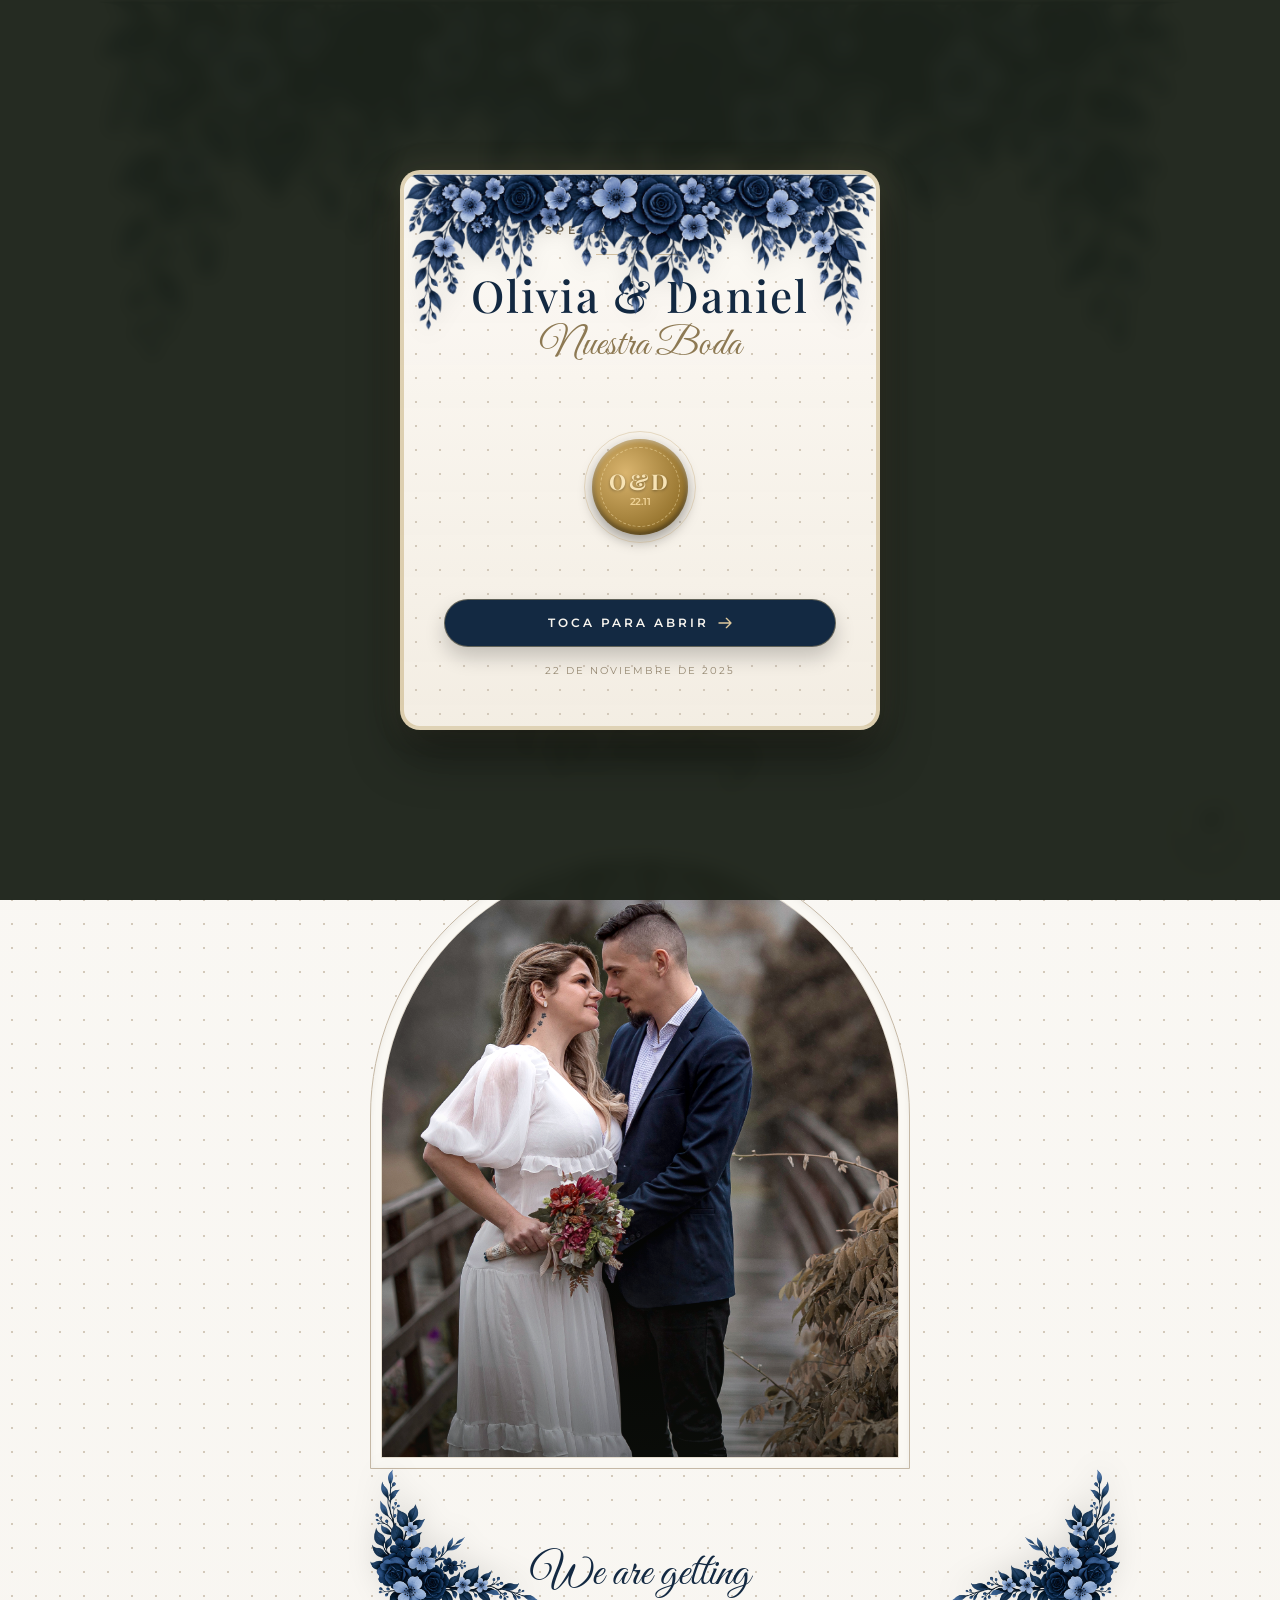
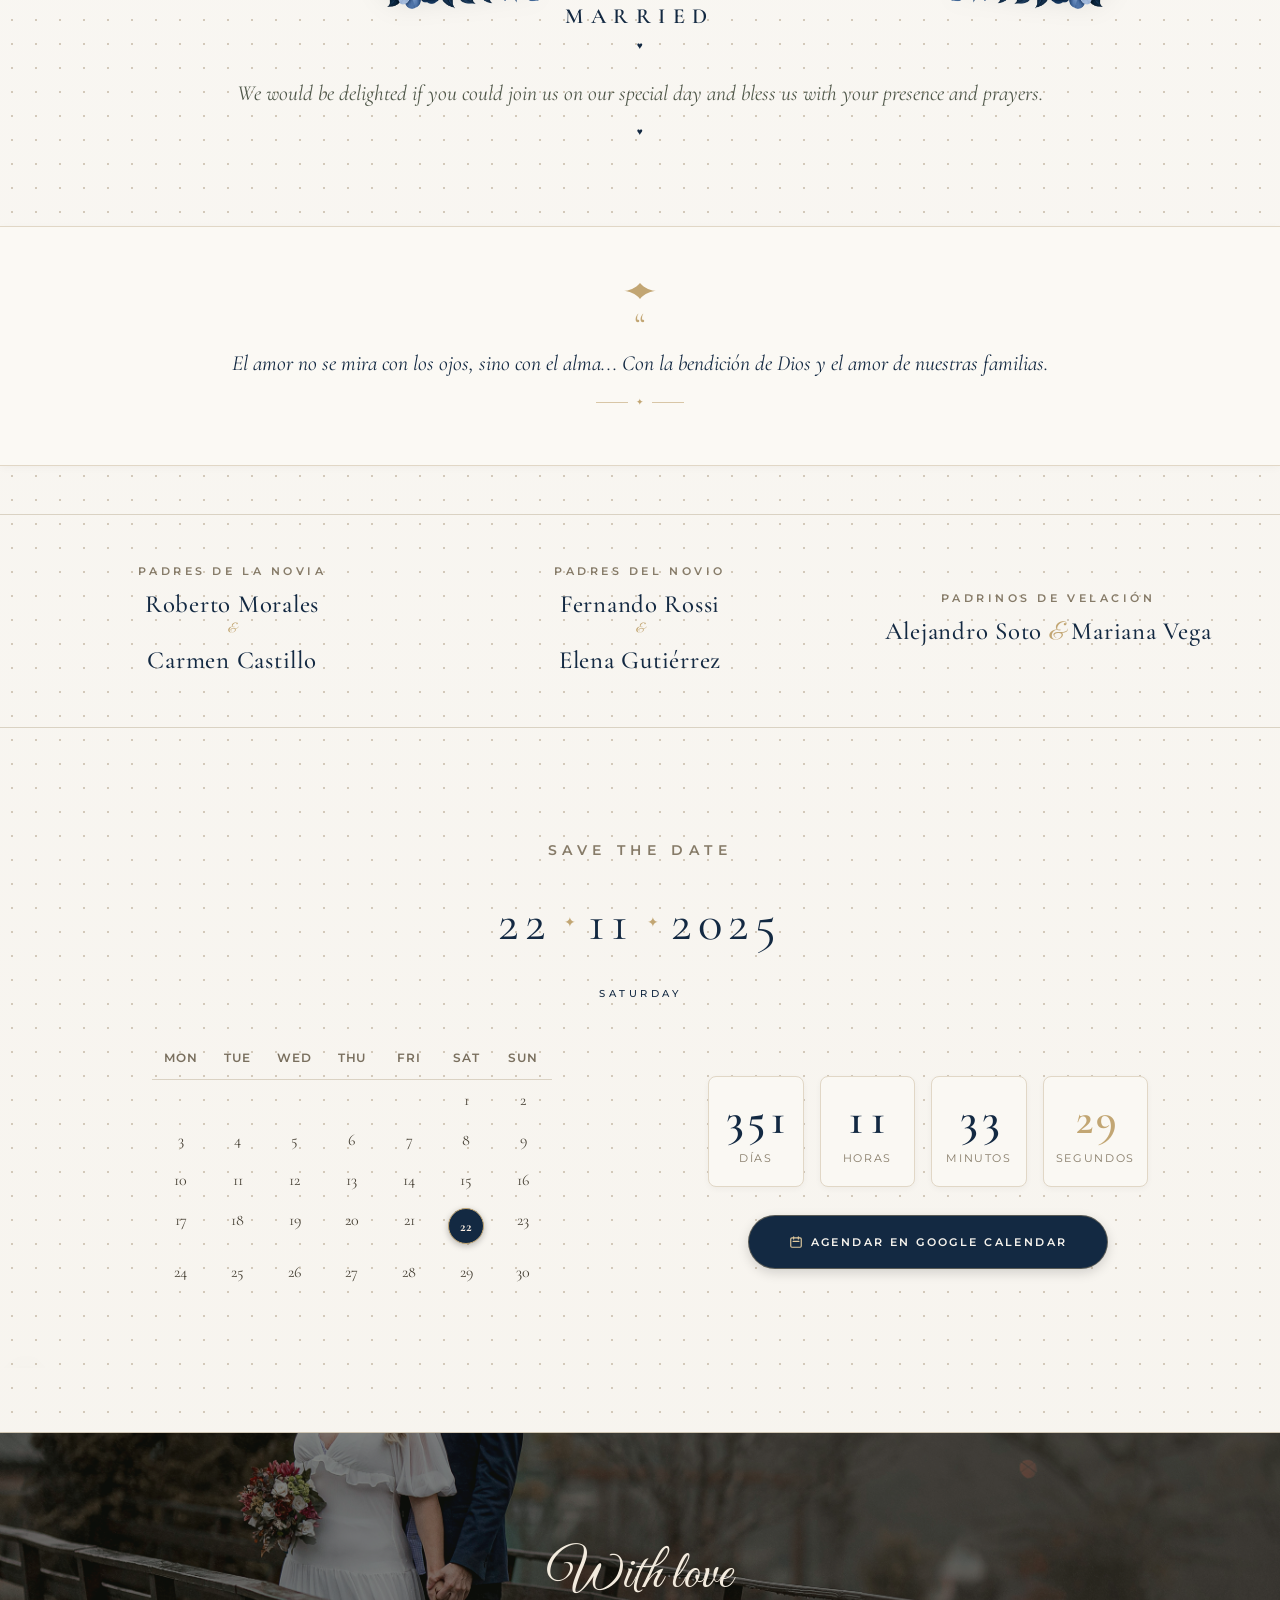
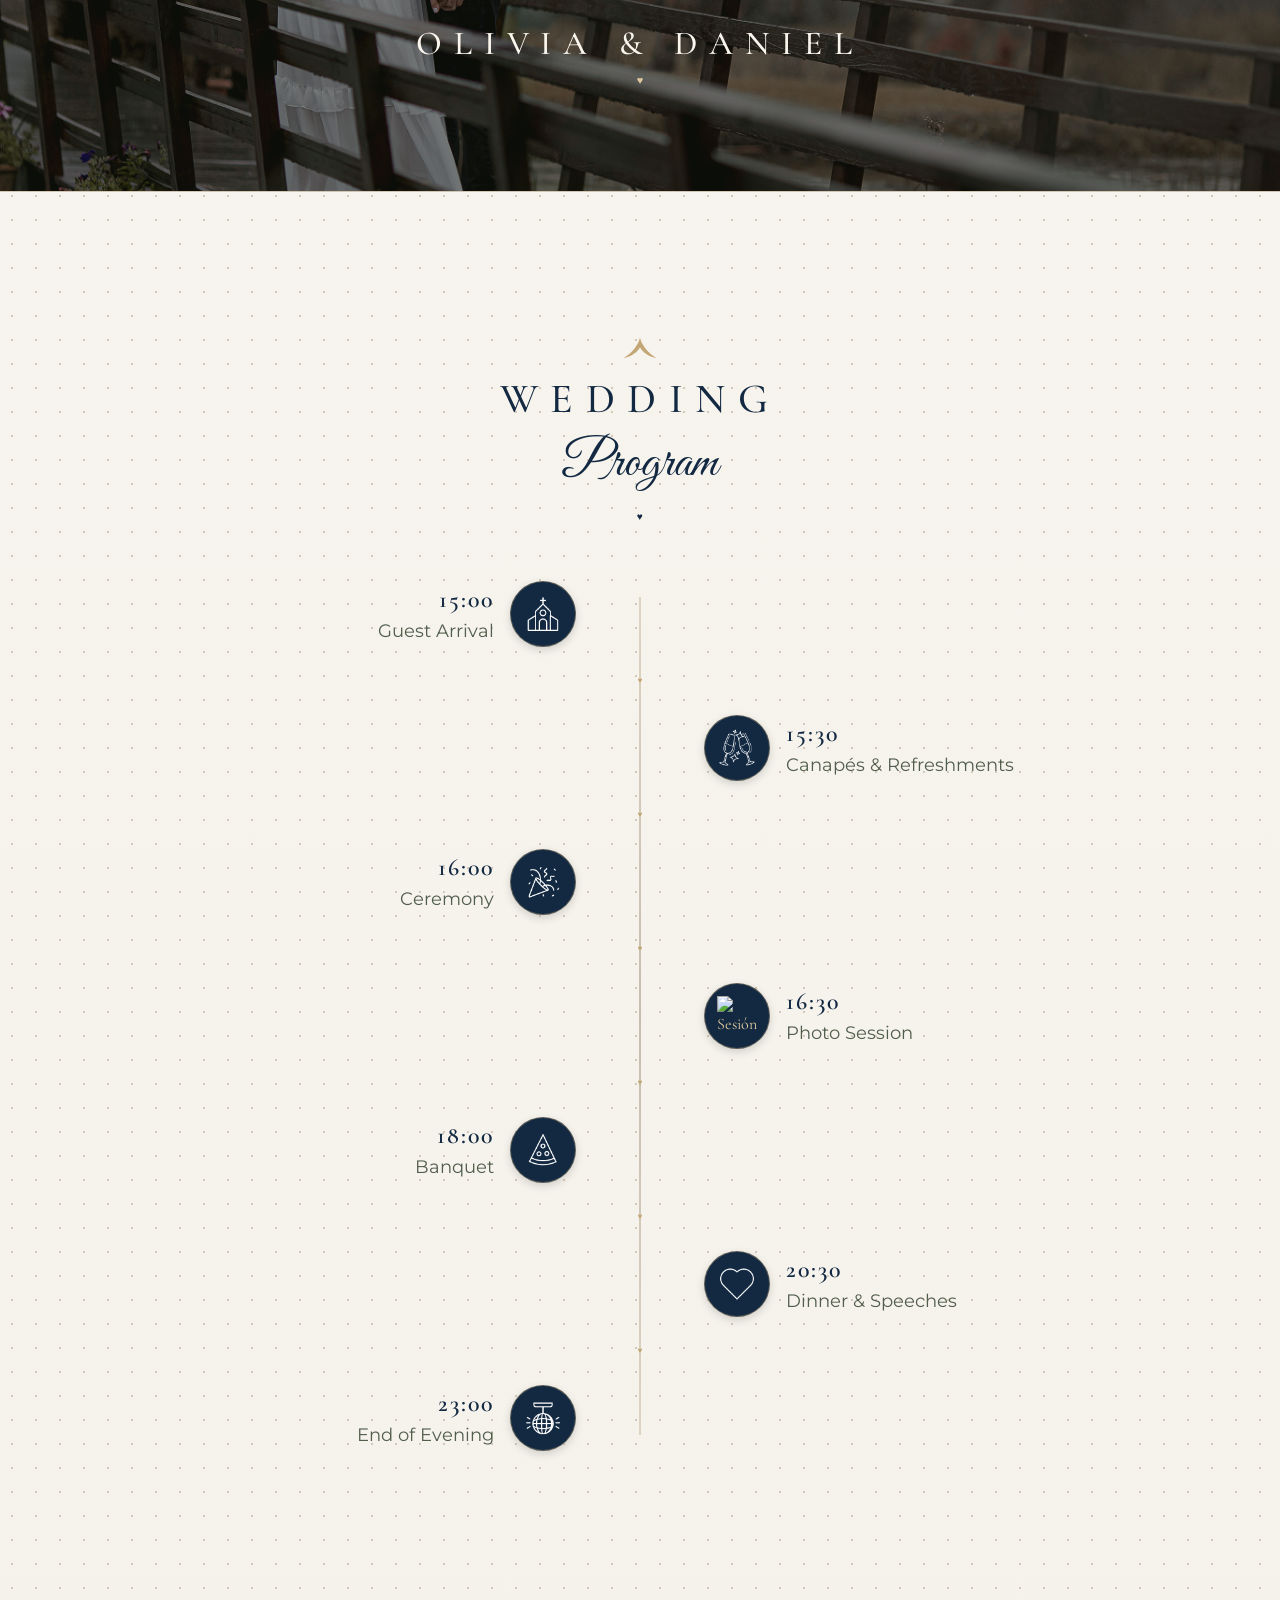
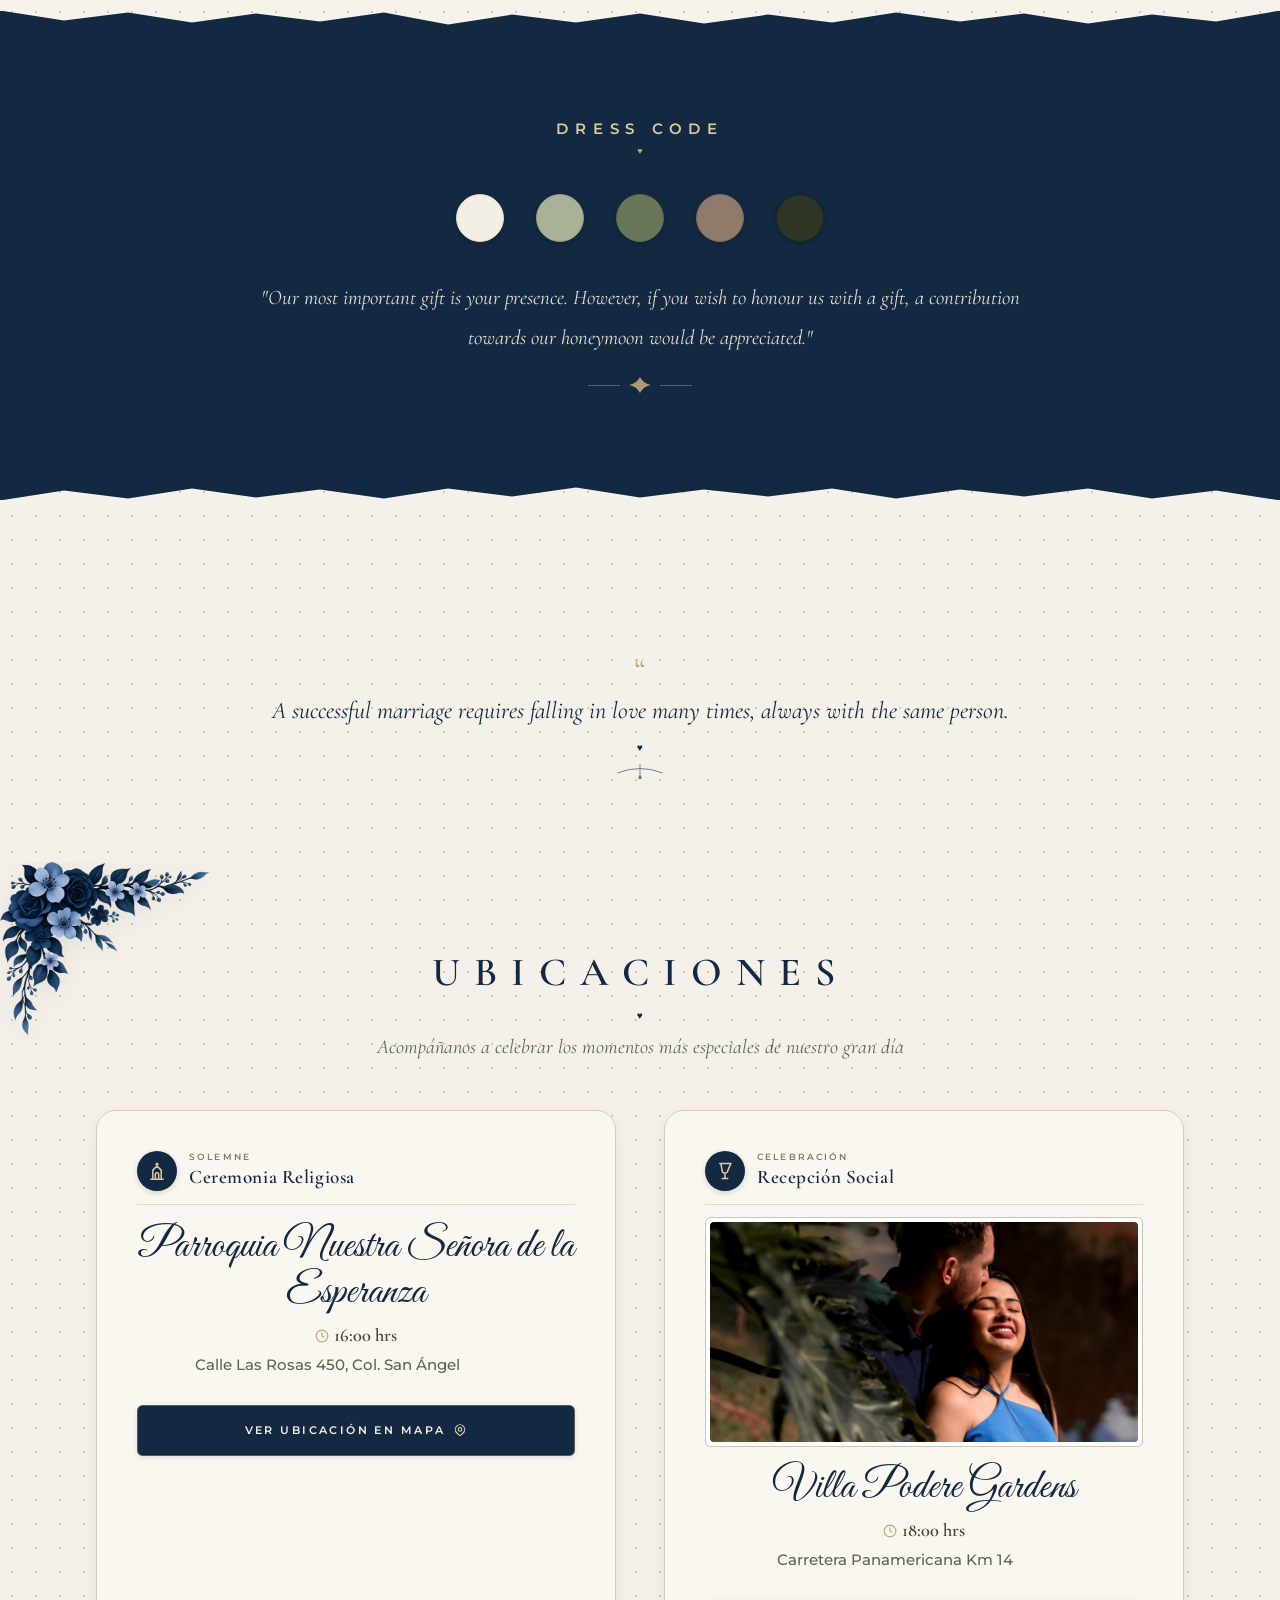
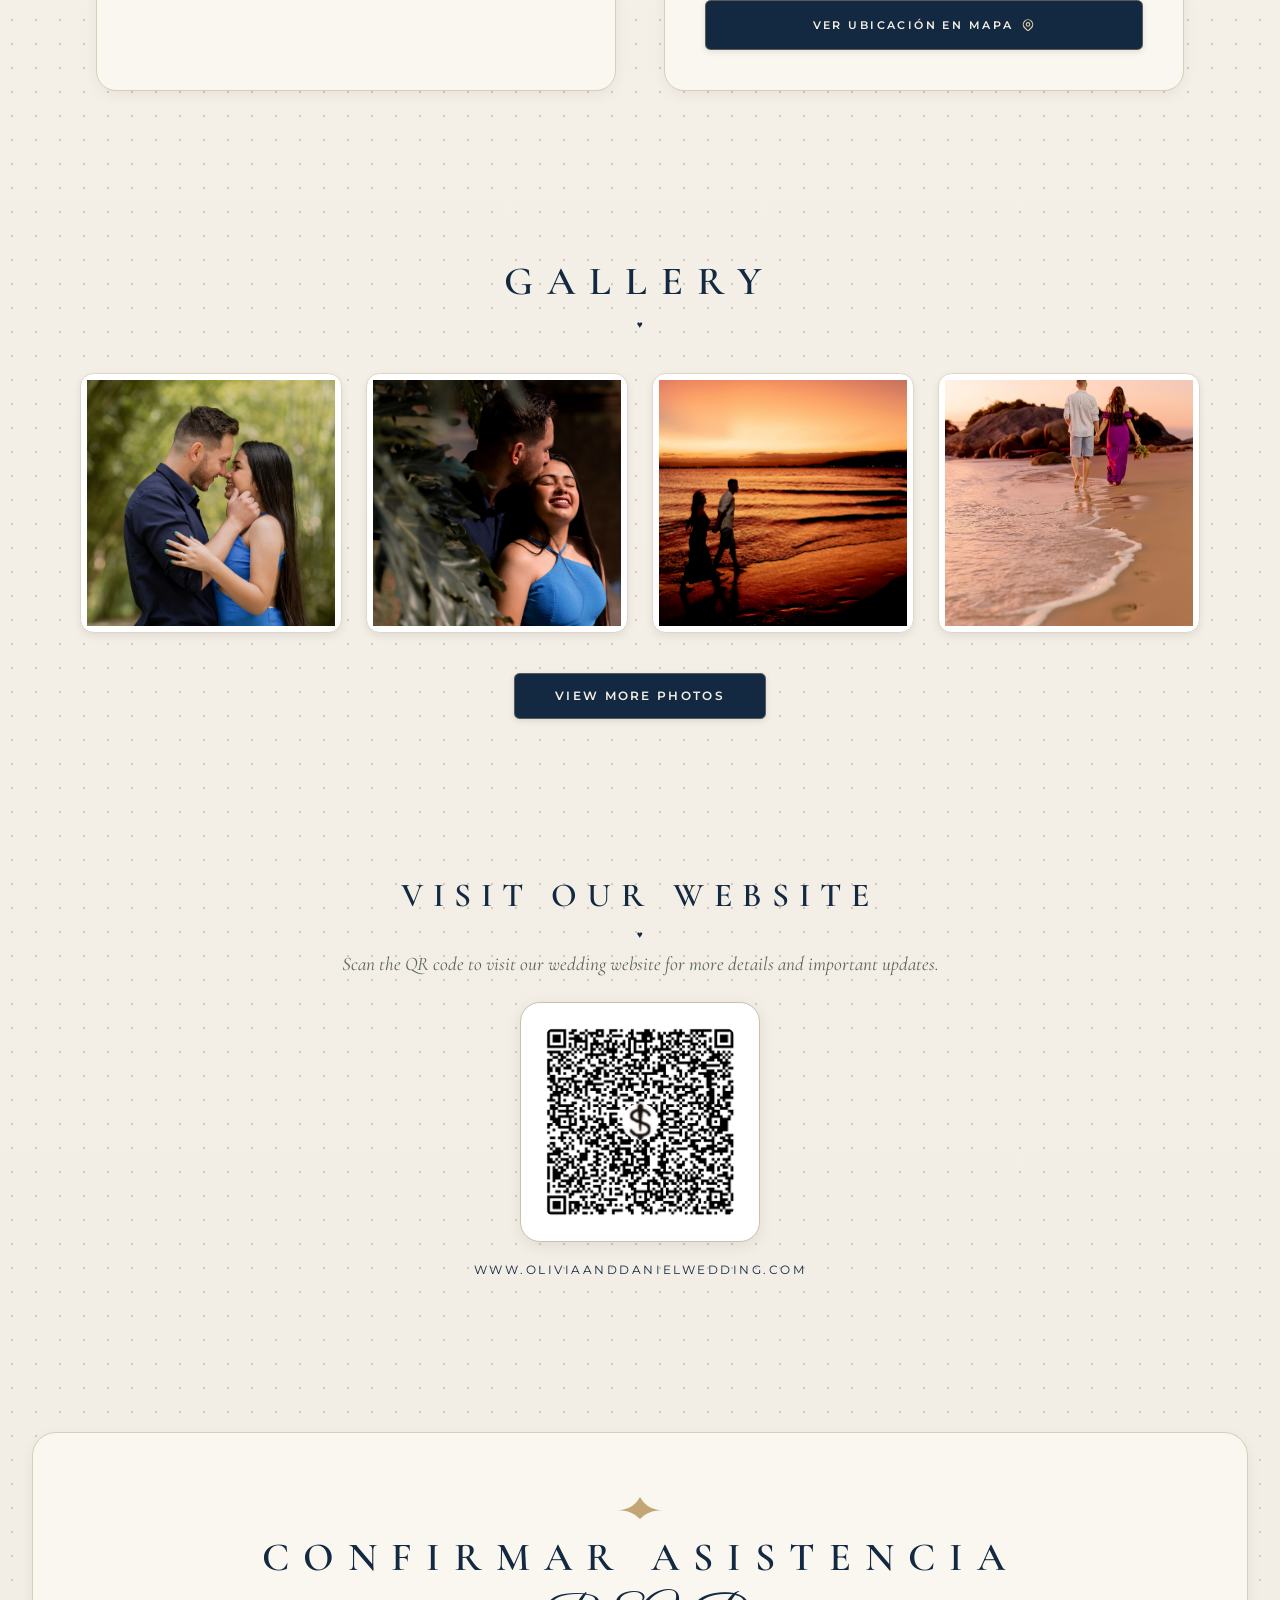
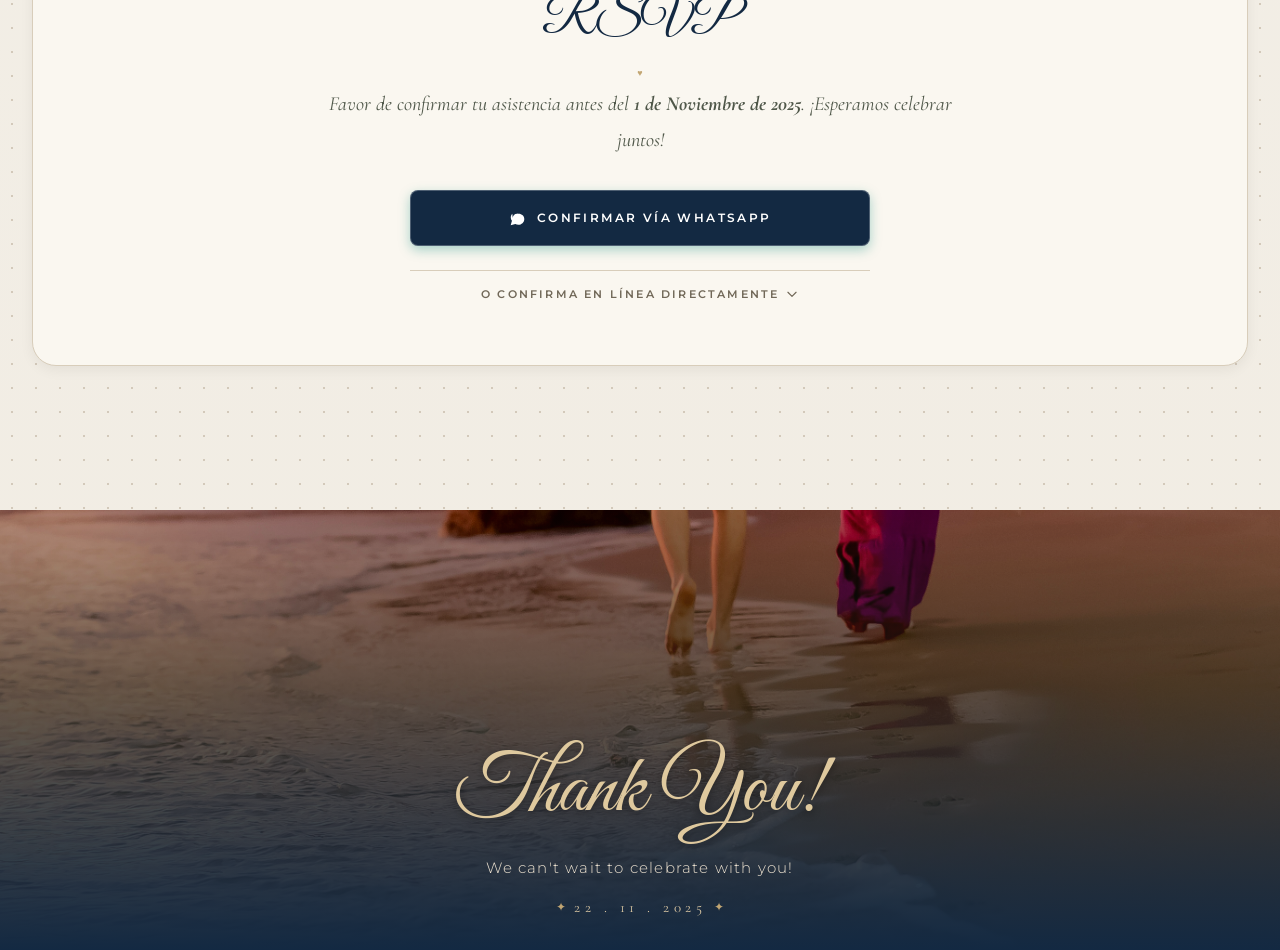
==== commit db03a251: "Arreglo de diseño" ====
--- a/index.html
+++ b/index.html
@@ -29,6 +29,11 @@
        ==================================================================== -->
   <div id="envelope-screen" data-purpose="interactive-envelope" aria-label="Pantalla de apertura de sobre">
     <div class="envelope-card bg-paper-texture">
+
+      <!-- Guirnalda Floral Superior del Sobre -->
+      <div class="envelope-top-floral" aria-hidden="true">
+        <img src="img/flores_1.png" alt="Decoración floral superior" class="envelope-floral-img" />
+      </div>
 
       <!-- Encabezado y Monograma Superior -->
       <div>
@@ -74,6 +79,11 @@
        CONTENEDOR PRINCIPAL DE LA INVITACIÓN DE BODA
        ==================================================================== -->
   <main class="main-invitation-container bg-paper-texture" role="main">
+
+    <!-- Guirnalda Floral Superior (flores_1.png con base recta en la parte superior) -->
+    <div class="top-floral-banner" aria-hidden="true">
+      <img src="img/flores_1.png" alt="Ramo de flores superior" class="floral-crown-img" />
+    </div>
 
     <!-- Encabezado con Guirnalda Botánica -->
     <header class="invitation-header" data-purpose="invitation-header">
@@ -110,20 +120,12 @@
           </div>
         </div>
 
-        <!-- Ornamentos botánicos esquineros -->
-        <div class="botanical-corner-svg left" aria-hidden="true">
-          <svg fill="#47543f" viewBox="0 0 100 100">
-            <path d="M20,80 Q40,50 80,60 Q50,70 20,80 Z" opacity="0.7"></path>
-            <path d="M15,85 Q30,65 65,80 Q40,85 15,85 Z" opacity="0.5"></path>
-            <circle cx="25" cy="75" fill="#baa47e" r="5"></circle>
-          </svg>
-        </div>
-        <div class="botanical-corner-svg right" aria-hidden="true">
-          <svg fill="#47543f" viewBox="0 0 100 100">
-            <path d="M20,80 Q40,50 80,60 Q50,70 20,80 Z" opacity="0.7"></path>
-            <path d="M15,85 Q30,65 65,80 Q40,85 15,85 Z" opacity="0.5"></path>
-            <circle cx="25" cy="75" fill="#baa47e" r="5"></circle>
-          </svg>
+        <!-- Flores de esquina en el retrato de novios (flores_2.png) -->
+        <div class="arch-floral-corner left" aria-hidden="true">
+          <img src="img/flores_2.png" alt="Flores decorativas" />
+        </div>
+        <div class="arch-floral-corner right" aria-hidden="true">
+          <img src="img/flores_2.png" alt="Flores decorativas" />
         </div>
       </div>
     </section>
@@ -184,6 +186,14 @@
 
     <!-- Save the Date, Calendario y Cuenta Regresiva -->
     <section class="save-the-date-section" data-purpose="save-the-date-section">
+      <!-- Flores de esquina entre el contenedor y el margen de la web -->
+      <div class="section-floral-corner top-right" aria-hidden="true">
+        <img src="img/flores_2.png" alt="Flores decorativas de esquina" />
+      </div>
+      <div class="section-floral-corner bottom-left" aria-hidden="true">
+        <img src="img/flores_2.png" alt="Flores decorativas de esquina" />
+      </div>
+
       <p class="save-the-date-title">SAVE THE DATE</p>
 
       <div class="date-three-box">
@@ -454,6 +464,14 @@
 
     <!-- Lugares de Celebración (Two Venues) -->
     <section class="venues-section" data-purpose="two-venues-section">
+      <!-- Flores de esquina entre el contenedor y el margen de la web -->
+      <div class="section-floral-corner top-left" aria-hidden="true">
+        <img src="img/flores_2.png" alt="Flores decorativas de esquina" />
+      </div>
+      <div class="section-floral-corner top-right" aria-hidden="true">
+        <img src="img/flores_2.png" alt="Flores decorativas de esquina" />
+      </div>
+
       <h2 class="venues-title">UBICACIONES</h2>
       <div class="heart-divider" aria-hidden="true">♥</div>
       <p class="venues-subtitle">
@@ -585,56 +603,9 @@
         Scan the QR code to visit our wedding website for more details and important updates.
       </p>
 
-      <!-- Código QR Vectorial con Monograma Central O&D -->
+      <!-- Código QR Oficial -->
       <a id="website-qr-link" href="#" class="qr-box-card" title="Escanear o ingresar al sitio web">
-        <svg fill="#20291d" viewBox="0 0 100 100">
-          <rect fill="#20291d" height="28" rx="2" width="28" x="5" y="5"></rect>
-          <rect fill="#ffffff" height="20" rx="1" width="20" x="9" y="9"></rect>
-          <rect fill="#20291d" height="12" rx="1" width="12" x="13" y="13"></rect>
-          <rect fill="#20291d" height="28" rx="2" width="28" x="67" y="5"></rect>
-          <rect fill="#ffffff" height="20" rx="1" width="20" x="71" y="9"></rect>
-          <rect fill="#20291d" height="12" rx="1" width="12" x="75" y="13"></rect>
-          <rect fill="#20291d" height="28" rx="2" width="28" x="5" y="67"></rect>
-          <rect fill="#ffffff" height="20" rx="1" width="20" x="9" y="71"></rect>
-          <rect fill="#20291d" height="12" rx="1" width="12" x="13" y="75"></rect>
-          <rect height="5" width="5" x="38" y="6"></rect>
-          <rect height="5" width="5" x="47" y="6"></rect>
-          <rect height="5" width="5" x="56" y="6"></rect>
-          <rect height="5" width="5" x="38" y="15"></rect>
-          <rect height="5" width="5" x="47" y="22"></rect>
-          <rect height="5" width="5" x="56" y="15"></rect>
-          <rect height="5" width="5" x="38" y="28"></rect>
-          <rect height="5" width="5" x="47" y="32"></rect>
-          <rect height="5" width="5" x="6" y="38"></rect>
-          <rect height="5" width="5" x="14" y="42"></rect>
-          <rect height="5" width="5" x="22" y="38"></rect>
-          <rect height="5" width="5" x="28" y="44"></rect>
-          <rect height="5" width="5" x="6" y="52"></rect>
-          <rect height="5" width="5" x="18" y="52"></rect>
-          <rect height="5" width="5" x="26" y="56"></rect>
-          <rect height="8" width="8" x="40" y="40"></rect>
-          <rect height="6" width="6" x="52" y="42"></rect>
-          <rect height="6" width="6" x="40" y="54"></rect>
-          <rect height="8" width="8" x="50" y="52"></rect>
-          <rect height="5" width="5" x="68" y="38"></rect>
-          <rect height="6" width="6" x="78" y="42"></rect>
-          <rect height="5" width="5" x="88" y="38"></rect>
-          <rect height="5" width="5" x="70" y="50"></rect>
-          <rect height="6" width="6" x="82" y="52"></rect>
-          <rect height="6" width="6" x="38" y="68"></rect>
-          <rect height="5" width="5" x="48" y="74"></rect>
-          <rect height="6" width="6" x="56" y="68"></rect>
-          <rect height="5" width="5" x="40" y="84"></rect>
-          <rect height="6" width="6" x="52" y="86"></rect>
-          <rect height="5" width="5" x="68" y="68"></rect>
-          <rect height="5" width="5" x="78" y="72"></rect>
-          <rect height="6" width="6" x="88" y="68"></rect>
-          <rect height="6" width="6" x="72" y="82"></rect>
-          <rect height="5" width="5" x="84" y="84"></rect>
-          <circle cx="50" cy="50" fill="#ffffff" r="8"></circle>
-          <text fill="#20291d" font-family="'Playfair Display', serif" font-size="7.5" font-weight="bold"
-            text-anchor="middle" x="50" y="53">O&amp;D</text>
-        </svg>
+        <img src="img/qr.png" alt="Código QR Boda Olivia & Daniel" class="qr-code-img" />
       </a>
 
       <p class="website-link-text">www.oliviaanddanielwedding.com</p>
@@ -642,6 +613,11 @@
 
     <!-- Confirmar Asistencia (RSVP) -->
     <section class="rsvp-section" data-purpose="rsvp-section" id="rsvp">
+      <!-- Flores de esquina entre el contenedor y el margen de la web -->
+      <div class="section-floral-corner top-right" aria-hidden="true">
+        <img src="img/flores_2.png" alt="Flores decorativas de esquina" />
+      </div>
+
       <div class="rsvp-box-card">
         <div class="rsvp-botanical-top" aria-hidden="true">
           <svg fill="currentColor" viewBox="0 0 40 20">
--- a/css/global.css
+++ b/css/global.css
@@ -6,10 +6,10 @@
   /* Paleta Oficial */
   --parchment: #f7f4ee;
   --parchment-deep: #eee8dd;
-  --olive-dark: #2c3527;
-  --olive-deep: #1d2319;
-  --olive-muted: #3d4a36;
-  --olive-card: #262f22;
+  --olive-dark: #132942;
+  --olive-deep: #132942;
+  --olive-muted: #132942;
+  --olive-card: #132942;
   --gold-accent: #c2a673;
   --gold-light: #dfc99e;
   --gold-wax: #eed195;
@@ -100,7 +100,7 @@
 /* Textura de Papel Artesanal Fino */
 .bg-paper-texture {
   background-color: var(--parchment);
-  background-image: 
+  background-image:
     radial-gradient(#d3c9ba 0.75px, transparent 0.75px),
     linear-gradient(to bottom, rgba(255, 255, 255, 0.4), rgba(230, 222, 207, 0.35));
   background-size: 24px 24px, 100% 100%;
@@ -108,23 +108,19 @@
 
 /* Borde Rasgado Superior / Inferior (Deckled Torn Paper Edge) */
 .torn-edge-top {
-  clip-path: polygon(
-    0% 0%, 5% 10px, 10% 2px, 15% 12px, 20% 3px, 25% 11px, 
-    30% 2px, 35% 14px, 40% 4px, 45% 12px, 50% 3px, 55% 13px, 
-    60% 4px, 65% 12px, 70% 2px, 75% 11px, 80% 3px, 85% 13px, 
-    90% 4px, 95% 11px, 100% 0%, 100% 100%, 0% 100%
-  );
+  clip-path: polygon(0% 0%, 5% 10px, 10% 2px, 15% 12px, 20% 3px, 25% 11px,
+      30% 2px, 35% 14px, 40% 4px, 45% 12px, 50% 3px, 55% 13px,
+      60% 4px, 65% 12px, 70% 2px, 75% 11px, 80% 3px, 85% 13px,
+      90% 4px, 95% 11px, 100% 0%, 100% 100%, 0% 100%);
 }
 
 .torn-edge-bottom {
-  clip-path: polygon(
-    0% 0%, 100% 0%, 100% 100%, 95% calc(100% - 10px), 90% calc(100% - 2px),
-    85% calc(100% - 12px), 80% calc(100% - 4px), 75% calc(100% - 11px), 70% calc(100% - 2px),
-    65% calc(100% - 12px), 60% calc(100% - 4px), 55% calc(100% - 11px), 50% calc(100% - 3px),
-    45% calc(100% - 13px), 40% calc(100% - 4px), 35% calc(100% - 12px), 30% calc(100% - 2px),
-    25% calc(100% - 11px), 20% calc(100% - 3px), 15% calc(100% - 12px), 10% calc(100% - 2px),
-    5% calc(100% - 10px), 0% 100%
-  );
+  clip-path: polygon(0% 0%, 100% 0%, 100% 100%, 95% calc(100% - 10px), 90% calc(100% - 2px),
+      85% calc(100% - 12px), 80% calc(100% - 4px), 75% calc(100% - 11px), 70% calc(100% - 2px),
+      65% calc(100% - 12px), 60% calc(100% - 4px), 55% calc(100% - 11px), 50% calc(100% - 3px),
+      45% calc(100% - 13px), 40% calc(100% - 4px), 35% calc(100% - 12px), 30% calc(100% - 2px),
+      25% calc(100% - 11px), 20% calc(100% - 3px), 15% calc(100% - 12px), 10% calc(100% - 2px),
+      5% calc(100% - 10px), 0% 100%);
 }
 
 /* Marco en Arco para Fotografía */
@@ -146,4 +142,4 @@
 
 .flex {
   display: flex !important;
-}
+}
--- a/css/envelope.css
+++ b/css/envelope.css
@@ -27,7 +27,7 @@
   background-color: #FAF6EE;
   border-radius: 1.25rem;
   box-shadow: 0 25px 50px rgba(0, 0, 0, 0.45), 0 0 30px rgba(194, 166, 115, 0.15);
-  padding: 2.25rem 1.75rem;
+  padding: 3.25rem 1.75rem 2.25rem 1.75rem;
   border: 4px solid rgba(200, 178, 130, 0.55);
   text-align: center;
   display: flex;
@@ -36,6 +36,24 @@
   justify-content: space-between;
   min-height: 520px;
   box-sizing: border-box;
+  overflow: hidden;
+}
+
+.envelope-top-floral {
+  position: absolute;
+  top: 0;
+  left: 0;
+  width: 100%;
+  pointer-events: none;
+  line-height: 0;
+  z-index: 2;
+}
+
+.envelope-floral-img {
+  width: 100%;
+  height: auto;
+  display: block;
+  filter: drop-shadow(0 4px 10px rgba(0, 0, 0, 0.1));
 }
 
 .envelope-top-sub {
--- a/css/invitation.css
+++ b/css/invitation.css
@@ -19,7 +19,7 @@
    HEADER DECORATIVO BOTÁNICO
    ========================================================================== */
 .invitation-header {
-  padding: 1.75rem 1.5rem 0.5rem 1.5rem;
+  padding: 0rem 1.5rem 0.5rem 1.5rem;
   text-align: center;
   position: relative;
 }
@@ -115,6 +115,8 @@
   padding: 0.75rem 1.75rem;
   display: flex;
   justify-content: center;
+  position: relative;
+  overflow: visible;
 }
 
 .arch-photo-wrapper {
@@ -210,6 +212,8 @@
 .blessing-parents-section {
   padding: 1.5rem 1.5rem;
   text-align: center;
+  position: relative;
+  overflow: hidden;
 }
 
 .blessing-quote-card {
@@ -294,8 +298,10 @@
    SAVE THE DATE & CALENDARIO & CUENTA REGRESIVA
    ========================================================================== */
 .save-the-date-section {
-  padding: 1rem 1.5rem;
-  text-align: center;
+  padding: 4rem 1.5rem;
+  text-align: center;
+  position: relative;
+  overflow: hidden;
 }
 
 .save-the-date-title {
@@ -468,7 +474,7 @@
   height: 176px;
   width: 100%;
   overflow: hidden;
-  margin: 1.25rem 0;
+  margin: 0 0 1.25rem 0;
   border-top: 1px solid #D0C6B3;
   border-bottom: 1px solid #D0C6B3;
 }
@@ -688,11 +694,30 @@
   transform: scale(1.15);
 }
 
-.swatch-1 { background-color: #F4EFE6; border: 1px solid #E2D5C0; }
-.swatch-2 { background-color: #A9B299; border: 1px solid #919C7E; }
-.swatch-3 { background-color: #6A7659; border: 1px solid #5A6549; }
-.swatch-4 { background-color: #8E7B6C; border: 1px solid #7B695A; }
-.swatch-5 { background-color: #2D3627; border: 1px solid #1E241A; }
+.swatch-1 {
+  background-color: #F4EFE6;
+  border: 1px solid #E2D5C0;
+}
+
+.swatch-2 {
+  background-color: #A9B299;
+  border: 1px solid #919C7E;
+}
+
+.swatch-3 {
+  background-color: #6A7659;
+  border: 1px solid #5A6549;
+}
+
+.swatch-4 {
+  background-color: #8E7B6C;
+  border: 1px solid #7B695A;
+}
+
+.swatch-5 {
+  background-color: #2D3627;
+  border: 1px solid #1E241A;
+}
 
 .gift-registry-text {
   font-family: var(--font-serif);
@@ -750,6 +775,8 @@
 .venues-section {
   padding: 1.5rem 1.5rem;
   text-align: center;
+  position: relative;
+  overflow: hidden;
 }
 
 .venues-title {
@@ -1021,19 +1048,32 @@
 
 .qr-box-card {
   display: inline-block;
-  padding: 0.75rem;
+  padding: 0.85rem;
   background-color: #FFFFFF;
   border: 1px solid #CDBFAB;
-  border-radius: 0.85rem;
-  box-shadow: 0 4px 12px rgba(0, 0, 0, 0.08);
-  margin-bottom: 0.75rem;
+  border-radius: 1rem;
+  box-shadow: 0 4px 16px rgba(0, 0, 0, 0.08);
+  margin-bottom: 0.85rem;
+  transition: transform 0.3s ease, box-shadow 0.3s ease, border-color 0.3s ease;
+  overflow: hidden;
+  text-decoration: none;
+}
+
+.qr-box-card:hover {
+  transform: translateY(-3px) scale(1.02);
+  box-shadow: 0 8px 24px rgba(44, 53, 39, 0.15);
+  border-color: var(--gold-accent);
 }
 
 .qr-box-card svg,
-.qr-box-card img {
+.qr-box-card img,
+.qr-code-img {
   width: 144px;
   height: 144px;
+  display: block;
   object-fit: contain;
+  border-radius: 0.65rem;
+  background-color: #FFFFFF;
 }
 
 .website-link-text {
@@ -1050,6 +1090,8 @@
 .rsvp-section {
   padding: 1.5rem 1.5rem;
   text-align: center;
+  position: relative;
+  overflow: hidden;
 }
 
 .rsvp-box-card {
@@ -1110,7 +1152,7 @@
   width: 100%;
   padding: 0.85rem 1rem;
   border-radius: 0.5rem;
-  background-color: #128C7E;
+  background-color: #132942;
   color: #FFFFFF;
   font-family: var(--font-sans);
   font-size: 10px;
@@ -1293,8 +1335,8 @@
    ========================================================================== */
 .floating-music-btn {
   position: fixed;
-  bottom: 1.25rem;
-  right: 1.25rem;
+  bottom: 7.25rem;
+  right: 0.25rem;
   z-index: 90;
   width: 52px;
   height: 52px;
@@ -1367,3 +1409,108 @@
   box-shadow: 0 25px 60px rgba(0, 0, 0, 0.6);
   object-fit: contain;
 }
+
+/* ==========================================================================
+   ELEMENTOS FLORALES DECORATIVOS (flores_1.png & flores_2.png)
+   ========================================================================== */
+
+/* Guirnalda Superior de Corona (flores_1.png con base recta en la parte superior) */
+.top-floral-banner {
+  width: 100%;
+  display: flex;
+  justify-content: center;
+  align-items: flex-start;
+  position: relative;
+  line-height: 0;
+  margin: 0;
+  padding: 0;
+  z-index: 5;
+  pointer-events: none;
+}
+
+.floral-crown-img {
+  width: 100%;
+  max-width: 950px;
+  height: auto;
+  display: block;
+  object-fit: contain;
+  object-position: top center;
+  filter: drop-shadow(0 6px 16px rgba(0, 0, 0, 0.1));
+}
+
+/* Flores de Esquina entre contenedor y margen de la web (flores_2.png) */
+.section-floral-corner {
+  position: absolute;
+  pointer-events: none;
+  z-index: 1;
+  line-height: 0;
+  user-select: none;
+  margin: 0;
+  padding: 0;
+}
+
+.section-floral-corner img {
+  display: block;
+  width: 140px;
+  height: auto;
+  object-fit: contain;
+  filter: drop-shadow(0 4px 12px rgba(0, 0, 0, 0.08));
+}
+
+.section-floral-corner.top-left {
+  top: 0;
+  left: 0;
+  transform: none;
+  transform-origin: top left;
+}
+
+.section-floral-corner.top-right {
+  top: 0;
+  right: 0;
+  transform: scaleX(-1);
+  transform-origin: top right;
+}
+
+.section-floral-corner.bottom-left {
+  bottom: 0;
+  left: 0;
+  transform: scaleY(-1);
+  transform-origin: bottom left;
+}
+
+.section-floral-corner.bottom-right {
+  bottom: 0;
+  right: 0;
+  transform: scale(-1);
+  transform-origin: bottom right;
+}
+
+/* Flores en las esquinas inferiores del marco de foto de novios */
+.arch-floral-corner {
+  position: absolute;
+  bottom: 0;
+  z-index: 4;
+  pointer-events: none;
+  line-height: 0;
+  margin: 0;
+  padding: 0;
+}
+
+.arch-floral-corner.left {
+  left: 0;
+  transform: scaleY(-1);
+  transform-origin: bottom left;
+}
+
+.arch-floral-corner.right {
+  right: 0;
+  transform: scale(-1);
+  transform-origin: bottom right;
+}
+
+.arch-floral-corner img {
+  width: 135px;
+  height: auto;
+  display: block;
+  filter: drop-shadow(0 6px 14px rgba(0, 0, 0, 0.12));
+}
--- a/css/responsive.css
+++ b/css/responsive.css
@@ -1,38 +1,67 @@
 /* ==========================================================================
    RESPONSIVE.CSS - PANTALLA COMPLETA TOTAL (MÓVIL, TABLET Y PANTALLA SETUP / PC)
    Boda Olivia & Daniel - Sin espacios laterales ni bordes vacíos
+   Edge-to-Edge Responsive System
    ========================================================================== */
 
 /* --------------------------------------------------------------------------
-   REGLAS BASE DE PANTALLA COMPLETA (EDGE-TO-EDGE)
+   REGLAS BASE OBLIGATORIAS: PANTALLA COMPLETA Y CERO ESPACIOS LATERALES
    -------------------------------------------------------------------------- */
+html,
 body {
+  width: 100% !important;
+  max-width: 100% !important;
   margin: 0 !important;
   padding: 0 !important;
-  width: 100% !important;
-  max-width: 100vw !important;
   background-color: var(--parchment) !important;
   overflow-x: hidden !important;
   display: block !important;
 }
 
+main,
 .main-invitation-container {
   width: 100% !important;
   max-width: 100% !important;
   margin: 0 !important;
   padding: 0 !important;
+  border: none !important;
   border-left: none !important;
   border-right: none !important;
-  border: none !important;
   box-shadow: none !important;
+  background-color: var(--parchment);
+  position: relative;
+  overflow: hidden;
+  box-sizing: border-box;
 }
 
-/* --------------------------------------------------------------------------
+/* Todas las secciones del contenido principal a 100% de ancho */
+.invitation-header,
+.couple-portrait-section,
+.invitation-text-section,
+.blessing-parents-section,
+.save-the-date-section,
+.night-photo-break,
+.wedding-program-section,
+.dress-code-section,
+.quote-section,
+.venues-section,
+.gallery-section,
+.website-qr-section,
+.rsvp-section,
+.final-closing-footer {
+  width: 100% !important;
+  max-width: 100% !important;
+  margin-left: 0 !important;
+  margin-right: 0 !important;
+  box-sizing: border-box !important;
+}
+
+/* ==========================================================================
    1. TELÉFONOS MÓVILES (< 768px)
-   -------------------------------------------------------------------------- */
+   ========================================================================== */
 @media (max-width: 767px) {
   .invitation-header {
-    padding: 2rem 1.25rem 0.5rem 1.25rem;
+    padding: 0rem 1rem 0.5rem 1rem;
   }
 
   .couple-title-main {
@@ -49,6 +78,7 @@
 
   .arch-photo-wrapper {
     max-width: 320px;
+    width: 100%;
     margin: 0 auto;
   }
 
@@ -64,28 +94,92 @@
   .venues-cards-stack,
   .gallery-grid-2x2,
   .rsvp-box-card {
-    max-width: 360px;
-    margin-left: auto;
-    margin-right: auto;
+    width: 100%;
+    max-width: 100%;
+    box-sizing: border-box;
   }
 
   .gallery-grid-2x2 {
+    display: grid;
     grid-template-columns: repeat(2, 1fr);
+    gap: 0.75rem;
+    padding: 0 0.5rem;
+  }
+
+  .gallery-thumb-item {
+    height: 140px;
   }
 
   .save-the-date-content-wrap {
     display: flex;
     flex-direction: column;
     align-items: center;
+    width: 100%;
+  }
+
+  .calendar-wrapper {
+    width: 100%;
+    max-width: 330px;
+    margin: 0 auto;
+  }
+
+  .countdown-container {
+    width: 100%;
+    max-width: 340px;
+    margin: 1.5rem auto 0 auto;
+  }
+
+  .timeline-items-list {
+    padding: 0 0.5rem;
+  }
+
+  .venues-cards-stack {
+    display: flex;
+    flex-direction: column;
+    gap: 1.5rem;
+    padding: 0 0.75rem;
+  }
+
+  .rsvp-box-card {
+    padding: 2rem 1.25rem;
+    border-radius: 1rem;
+    margin: 0 0.5rem;
+  }
+
+  /* Flores Decorativas en Móvil */
+  .floral-crown-img {
+    width: 100%;
+    max-width: 100%;
+  }
+
+  .section-floral-corner img {
+    width: 125px;
+  }
+
+  .arch-floral-corner {
+    bottom: 0;
+  }
+
+  .arch-floral-corner.left {
+    left: 0;
+  }
+
+  .arch-floral-corner.right {
+    right: 0;
+  }
+
+  .arch-floral-corner img {
+    width: 115px;
   }
 }
 
-/* --------------------------------------------------------------------------
+/* ==========================================================================
    2. PANTALLAS TABLET (768px – 1023px)
-   -------------------------------------------------------------------------- */
+   Distribución ampliada sin espacios vacíos laterales
+   ========================================================================== */
 @media (min-width: 768px) and (max-width: 1023px) {
   .invitation-header {
-    padding: 3rem 2rem 1.25rem 2rem;
+    padding: 0rem 1.5rem 1.25rem 1.5rem;
   }
 
   .couple-title-main {
@@ -101,39 +195,48 @@
   }
 
   .arch-photo-wrapper {
-    max-width: 420px;
+    max-width: 440px;
+    width: 100%;
     margin: 0 auto;
   }
 
   .arch-frame-inner {
-    height: 480px;
+    height: 500px;
   }
 
   .invitation-body-quote {
-    max-width: 580px;
+    max-width: 720px;
     font-size: 1.2rem;
     margin: 0.75rem auto 0 auto;
-  }
-
-  /* Cita de Bendición y Padres */
+    padding: 0 1.5rem;
+  }
+
+  /* Cita de Bendición a todo el ancho */
   .blessing-quote-card {
-    max-width: 700px;
-    padding: 2rem 2.5rem;
-    margin: 0 auto 2rem auto;
+    width: 100%;
+    max-width: 100%;
+    padding: 2.5rem 2rem;
+    margin: 0 0 2rem 0;
+    border-radius: 0;
+    border-left: none;
+    border-right: none;
   }
 
   .blessing-quote-text {
-    font-size: 1.1rem;
-  }
-
-  /* Padres en 3 Columnas */
+    font-size: 1.15rem;
+    max-width: 800px;
+    margin: 0 auto;
+  }
+
+  /* Padres en 3 Columnas a pantalla completa */
   .parents-block {
     display: grid;
     grid-template-columns: repeat(3, 1fr);
     gap: 1.5rem;
-    max-width: 760px;
-    margin: 0 auto;
-    padding: 2rem 1rem;
+    width: 100%;
+    max-width: 100%;
+    margin: 0;
+    padding: 2.5rem 1.5rem;
     align-items: center;
   }
 
@@ -142,48 +245,62 @@
   }
 
   .parent-names {
-    font-size: 1.3rem;
-  }
-
-  /* Save the Date Lado a Lado */
+    font-size: 1.35rem;
+  }
+
+  /* Save the Date Lado a Lado a todo el ancho */
+  .save-the-date-section {
+    padding: 3.5rem 1.5rem;
+  }
+
   .save-the-date-content-wrap {
-    display: flex;
-    flex-direction: row;
+    display: grid;
+    grid-template-columns: 1fr 1fr;
+    gap: 2.5rem;
+    width: 100%;
+    max-width: 100%;
+    margin: 2rem 0 0 0;
     align-items: center;
-    justify-content: center;
-    gap: 3.5rem;
-    max-width: 760px;
-    margin: 2rem auto 0 auto;
+    justify-items: center;
   }
 
   .calendar-wrapper {
     margin: 0;
-    max-width: 320px;
+    width: 100%;
+    max-width: 340px;
   }
 
   .countdown-container {
     margin: 0;
-    width: 340px;
-  }
-
-  /* Banner nocturno a todo el ancho */
+    width: 100%;
+    max-width: 360px;
+  }
+
+  /* Banner nocturno edge-to-edge */
   .night-photo-break {
-    height: 240px;
+    height: 280px;
     margin: 2.5rem 0;
+    width: 100%;
   }
 
   .night-photo-overlay .with-love-script {
-    font-size: 2.4rem;
+    font-size: 2.6rem;
   }
 
   .night-photo-overlay .names-tag {
-    font-size: 1.5rem;
-  }
-
-  /* Itinerario Alternado con guía central */
+    font-size: 1.6rem;
+  }
+
+  /* Itinerario Alternado a todo el ancho */
+  .wedding-program-section {
+    padding: 3.5rem 1.5rem;
+  }
+
   .timeline-container {
-    max-width: 650px;
-    margin: 2.5rem auto 0 auto;
+    width: 100%;
+    max-width: 100%;
+    margin: 2.5rem 0 0 0;
+    padding: 0 1rem;
   }
 
   .timeline-guide-line {
@@ -220,118 +337,235 @@
     justify-content: center;
   }
 
-  /* Dress code amplio */
+  /* Dress code edge-to-edge */
+  .dress-code-section {
+    margin: 3.5rem 0;
+    width: 100%;
+  }
+
   .dress-code-content {
-    padding: 3.5rem 2rem;
+    padding: 3.5rem 1.5rem;
+    width: 100%;
+    max-width: 100%;
   }
 
   .gift-registry-text {
-    max-width: 600px;
+    max-width: 700px;
+    margin: 1rem auto 0 auto;
     font-size: 1.15rem;
   }
 
-  /* Ubicaciones en 2 Columnas */
+  /* Cita Romántica */
+  .quote-section {
+    padding: 3.5rem 1.5rem;
+    width: 100%;
+  }
+
+  .quote-section blockquote {
+    max-width: 760px;
+    margin: 0 auto;
+    font-size: 1.3rem;
+  }
+
+  /* Ubicaciones en 2 Columnas a todo el ancho */
+  .venues-section {
+    padding: 3.5rem 1.5rem;
+    width: 100%;
+  }
+
   .venues-cards-stack {
     display: grid;
-    grid-template-columns: repeat(2, 1fr);
+    grid-template-columns: 1fr 1fr;
     gap: 2rem;
-    max-width: 760px;
-    margin: 0 auto;
+    width: 100%;
+    max-width: 100%;
+    margin: 0;
+    padding: 0;
+  }
+
+  .venue-card {
+    padding: 1.75rem;
   }
 
   .venue-photo-inner {
-    height: 160px;
-  }
-
-  /* Galería en 4 Columnas horizontales */
+    height: 180px;
+  }
+
+  /* Galería en 4 Columnas horizontales a pantalla completa */
+  .gallery-section {
+    padding: 3.5rem 1.5rem;
+    width: 100%;
+  }
+
   .gallery-grid-2x2 {
     display: grid;
     grid-template-columns: repeat(4, 1fr);
     gap: 1rem;
-    max-width: 760px;
-    margin: 1.5rem auto 0 auto;
+    width: 100%;
+    max-width: 100%;
+    margin: 1.5rem 0 0 0;
+    padding: 0;
   }
 
   .gallery-thumb-item {
     height: 180px;
   }
 
-  /* RSVP */
+  /* RSVP a todo el ancho */
+  .rsvp-section {
+    padding: 3.5rem 1.5rem;
+    width: 100%;
+  }
+
   .rsvp-box-card {
-    max-width: 600px;
-    padding: 2.5rem 2rem;
-    margin: 0 auto;
-  }
-
+    width: 100%;
+    max-width: 100%;
+    padding: 3rem 2rem;
+    margin: 0;
+    border-radius: 1.25rem;
+  }
+
+  /* Cierre */
   .final-closing-box {
-    height: 320px;
+    height: 340px;
   }
 
   .final-thankyou-script {
-    font-size: 3.8rem;
+    font-size: 4rem;
+  }
+
+  /* Flores Decorativas en Tablet */
+  .floral-crown-img {
+    width: 92%;
+    max-width: 820px;
+  }
+
+  .section-floral-corner img {
+    width: 190px;
+  }
+
+  .arch-floral-corner {
+    bottom: 0;
+  }
+
+  .arch-floral-corner.left {
+    left: 0;
+  }
+
+  .arch-floral-corner.right {
+    right: 0;
+  }
+
+  .arch-floral-corner img {
+    width: 170px;
   }
 }
 
-/* --------------------------------------------------------------------------
+/* ==========================================================================
    3. PANTALLAS SETUP / PC / DESKTOP (min-width: 1024px)
-   EXPERIENCIA COMPLETA EDGE-TO-EDGE
-   -------------------------------------------------------------------------- */
+   EXPERIENCIA COMPLETA EDGE-TO-EDGE SIN ESPACIOS LATERALES NI MÁRGENES
+   ========================================================================== */
 @media (min-width: 1024px) {
-  /* Encabezado */
+
+  /* Encabezado Principal */
   .invitation-header {
-    padding: 4rem 2rem 1.5rem 2rem;
+    padding: 0rem 1.5rem 1.5rem 1.5rem;
+    width: 100%;
   }
 
   .couple-title-main {
     font-size: 4.8rem;
-    letter-spacing: 0.1em;
+    letter-spacing: 0.12em;
   }
 
   .couple-script-and {
-    font-size: 3.6rem;
+    font-size: 3.8rem;
   }
 
   .wedding-script-title {
-    font-size: 4.4rem;
+    font-size: 4.5rem;
+  }
+
+  .invite-subtitle {
+    font-size: 11px;
+    letter-spacing: 0.35em;
   }
 
   /* Retrato en Arco */
+  .couple-portrait-section {
+    padding: 2rem 0;
+    width: 100%;
+    display: flex;
+    justify-content: center;
+  }
+
   .arch-photo-wrapper {
-    max-width: 480px;
+    max-width: 540px;
+    width: 100%;
     margin: 0 auto;
   }
 
   .arch-frame-inner {
-    height: 540px;
+    height: 600px;
+  }
+
+  .invitation-text-section {
+    padding: 2.5rem 1.5rem;
+    width: 100%;
+  }
+
+  .getting-married-script {
+    font-size: 2.8rem;
+  }
+
+  .getting-married-h3 {
+    font-size: 1.35rem;
+    letter-spacing: 0.35em;
   }
 
   .invitation-body-quote {
-    max-width: 680px;
-    font-size: 1.3rem;
-    margin: 1rem auto 0 auto;
-    line-height: 1.75;
-  }
-
-  /* Bendición y Padres */
+    max-width: 860px;
+    font-size: 1.35rem;
+    margin: 1.25rem auto 0 auto;
+    line-height: 1.8;
+    padding: 0 1.5rem;
+  }
+
+  /* Bendición Matrimonial a Pantalla Completa */
+  .blessing-parents-section {
+    padding: 2.5rem 0;
+    width: 100%;
+  }
+
   .blessing-quote-card {
-    max-width: 860px;
-    padding: 2.5rem 3rem;
-    margin: 0 auto 2.5rem auto;
+    width: 100%;
+    max-width: 100%;
+    margin: 0 0 3rem 0;
+    padding: 3.5rem 2rem;
+    border-radius: 0;
+    border-left: none;
+    border-right: none;
+    box-sizing: border-box;
   }
 
   .blessing-quote-text {
-    font-size: 1.25rem;
-    line-height: 1.8;
-  }
-
+    font-size: 1.35rem;
+    line-height: 1.9;
+    max-width: 950px;
+    margin: 0 auto;
+  }
+
+  /* Padres y Padrinos en 3 Columnas a 100% de Ancho */
   .parents-block {
     display: grid;
     grid-template-columns: repeat(3, 1fr);
     gap: 2.5rem;
-    max-width: 1100px;
-    margin: 0 auto;
-    padding: 2.5rem 1.5rem;
+    width: 100%;
+    max-width: 100%;
+    margin: 0;
+    padding: 3rem 3rem;
     align-items: center;
+    box-sizing: border-box;
   }
 
   .parent-divider {
@@ -339,121 +573,136 @@
   }
 
   .parent-role-tag {
-    font-size: 10px;
-    letter-spacing: 0.3em;
+    font-size: 11px;
+    letter-spacing: 0.32em;
   }
 
   .parent-names {
-    font-size: 1.45rem;
-    margin-top: 0.35rem;
-  }
-
-  /* Save the Date Lado a Lado */
+    font-size: 1.55rem;
+    margin-top: 0.4rem;
+  }
+
+  /* Save the Date a Pantalla Completa (2 Columnas Fluidas) */
   .save-the-date-section {
     padding: 4.5rem 2rem;
+    width: 100%;
   }
 
   .save-the-date-title {
-    font-size: 13px;
-    letter-spacing: 0.35em;
+    font-size: 14px;
+    letter-spacing: 0.4em;
+  }
+
+  .date-three-box {
+    margin: 1.5rem 0;
   }
 
   .date-three-box span.num {
-    font-size: 2.75rem;
+    font-size: 3.2rem;
   }
 
   .save-the-date-content-wrap {
-    display: flex;
-    flex-direction: row;
+    display: grid;
+    grid-template-columns: 1fr 1fr;
+    gap: 4rem;
+    width: 100%;
+    max-width: 100%;
+    margin: 3rem 0 0 0;
+    padding: 0 4rem;
     align-items: center;
-    justify-content: center;
-    gap: 5rem;
-    max-width: 1000px;
-    margin: 2.5rem auto 0 auto;
+    justify-items: center;
+    box-sizing: border-box;
   }
 
   .calendar-wrapper {
     margin: 0;
-    max-width: 360px;
-    width: 100%;
+    width: 100%;
+    max-width: 400px;
   }
 
   .calendar-header-grid {
-    font-size: 11px;
-    padding-bottom: 0.5rem;
+    font-size: 12px;
+    padding-bottom: 0.75rem;
   }
 
   .calendar-days-grid {
-    font-size: 15px;
-    row-gap: 0.85rem;
+    font-size: 16px;
+    row-gap: 1rem;
   }
 
   .calendar-day-active span {
-    width: 32px;
-    height: 32px;
-    font-size: 13px;
+    width: 36px;
+    height: 36px;
+    font-size: 14px;
   }
 
   .countdown-container {
     margin: 0;
-    width: 400px;
+    width: 100%;
+    max-width: 440px;
   }
 
   .countdown-grid {
-    gap: 0.85rem;
+    gap: 1rem;
   }
 
   .countdown-item {
-    padding: 1rem 0.5rem;
+    padding: 1.25rem 0.75rem;
   }
 
   .countdown-item span.number {
-    font-size: 2.4rem;
+    font-size: 2.8rem;
   }
 
   .countdown-item span.label {
-    font-size: 10px;
-    margin-top: 0.4rem;
+    font-size: 11px;
+    margin-top: 0.5rem;
   }
 
   .calendar-btn-link {
-    padding: 0.95rem 2.25rem;
-    font-size: 10.5px;
-    margin-top: 1.5rem;
-  }
-
-  /* Banner nocturno edge-to-edge */
+    padding: 1.1rem 2.5rem;
+    font-size: 11px;
+    margin-top: 1.75rem;
+  }
+
+  /* Banner Nocturno 100% Edge-to-Edge */
   .night-photo-break {
-    height: 300px;
-    margin: 3.5rem 0;
+    height: 360px;
+    margin: 4rem 0;
+    width: 100%;
+    max-width: 100%;
   }
 
   .night-photo-overlay .with-love-script {
-    font-size: 3rem;
+    font-size: 3.4rem;
   }
 
   .night-photo-overlay .names-tag {
-    font-size: 1.85rem;
+    font-size: 2.1rem;
     letter-spacing: 0.35em;
   }
 
-  /* Itinerario Alternado */
+  /* Itinerario Alternado a Pantalla Completa */
   .wedding-program-section {
-    padding: 4.5rem 2rem;
+    padding: 5rem 2rem;
+    width: 100%;
   }
 
   .program-title {
-    font-size: 2.4rem;
-    letter-spacing: 0.25em;
+    font-size: 2.6rem;
+    letter-spacing: 0.3em;
   }
 
   .program-script {
-    font-size: 2.8rem;
+    font-size: 3.2rem;
   }
 
   .timeline-container {
-    max-width: 820px;
-    margin: 3rem auto 0 auto;
+    width: 100%;
+    max-width: 100%;
+    margin: 3.5rem 0 0 0;
+    padding: 0 5rem;
+    box-sizing: border-box;
   }
 
   .timeline-guide-line {
@@ -462,7 +711,7 @@
   }
 
   .timeline-items-list {
-    gap: 2.25rem;
+    gap: 2.5rem;
   }
 
   .timeline-row {
@@ -472,14 +721,14 @@
 
   .timeline-row:nth-child(4n+1) {
     margin-right: auto;
-    padding-right: 3rem;
+    padding-right: 4rem;
     flex-direction: row-reverse;
     text-align: right;
   }
 
   .timeline-row:nth-child(4n+3) {
     margin-left: auto;
-    padding-left: 3rem;
+    padding-left: 4rem;
     text-align: left;
   }
 
@@ -491,249 +740,274 @@
   }
 
   .timeline-time {
-    font-size: 1.35rem;
+    font-size: 1.5rem;
   }
 
   .timeline-desc {
-    font-size: 1rem;
+    font-size: 1.1rem;
   }
 
   .timeline-icon-badge {
-    width: 60px;
-    height: 60px;
+    width: 66px;
+    height: 66px;
   }
 
   .timeline-icon-badge img {
-    width: 36px;
-    height: 36px;
-  }
-
-  /* Dress code edge-to-edge */
+    width: 40px;
+    height: 40px;
+  }
+
+  /* Dress Code Edge-to-Edge */
   .dress-code-section {
-    margin: 4.5rem 0;
+    margin: 5rem 0;
+    width: 100%;
+    max-width: 100%;
   }
 
   .torn-edge-spacer-top,
   .torn-edge-spacer-bottom {
-    height: 24px;
+    height: 28px;
   }
 
   .dress-code-content {
-    padding: 4.5rem 2.5rem;
+    padding: 5rem 3rem;
+    width: 100%;
+    max-width: 100%;
+    box-sizing: border-box;
   }
 
   .dress-code-h3 {
-    font-size: 14px;
-    letter-spacing: 0.4em;
+    font-size: 15px;
+    letter-spacing: 0.45em;
   }
 
   .swatches-palette {
-    gap: 1.75rem;
-    margin: 1.75rem 0;
+    gap: 2rem;
+    margin: 2.25rem 0;
   }
 
   .swatch-circle {
-    width: 44px;
-    height: 44px;
+    width: 48px;
+    height: 48px;
   }
 
   .gift-registry-text {
-    max-width: 680px;
-    font-size: 1.25rem;
-    line-height: 1.8;
+    max-width: 820px;
+    margin: 1.25rem auto 0 auto;
+    font-size: 1.3rem;
+    line-height: 1.9;
   }
 
   /* Cita Romántica */
   .quote-section {
-    padding: 4rem 2rem;
+    padding: 4.5rem 2rem;
+    width: 100%;
   }
 
   .quote-section blockquote {
-    max-width: 720px;
-    font-size: 1.4rem;
-    line-height: 1.8;
-  }
-
-  /* Ubicaciones en 2 Columnas amplias */
+    max-width: 900px;
+    margin: 0 auto;
+    font-size: 1.5rem;
+    line-height: 1.9;
+  }
+
+  /* Ubicaciones en 2 Columnas a Pantalla Completa */
   .venues-section {
-    padding: 4.5rem 2rem;
+    padding: 5rem 2rem;
+    width: 100%;
   }
 
   .venues-title {
-    font-size: 2.2rem;
-    letter-spacing: 0.3em;
+    font-size: 2.5rem;
+    letter-spacing: 0.35em;
   }
 
   .venues-subtitle {
-    max-width: 650px;
-    font-size: 1.15rem;
-    margin: 0.5rem auto 2.5rem auto;
+    max-width: 750px;
+    font-size: 1.25rem;
+    margin: 0.5rem auto 3rem auto;
   }
 
   .venues-cards-stack {
     display: grid;
-    grid-template-columns: repeat(2, 1fr);
-    gap: 2.75rem;
-    max-width: 1100px;
-    margin: 0 auto;
+    grid-template-columns: 1fr 1fr;
+    gap: 3rem;
+    width: 100%;
+    max-width: 100%;
+    margin: 0;
+    padding: 0 4rem;
+    box-sizing: border-box;
   }
 
   .venue-card {
-    padding: 2.25rem;
+    padding: 2.5rem;
     border-radius: 1.25rem;
   }
 
   .venue-place-name {
-    font-size: 2.4rem;
+    font-size: 2.6rem;
   }
 
   .venue-time-badge {
-    font-size: 1.05rem;
+    font-size: 1.15rem;
   }
 
   .venue-address-text {
-    font-size: 13.5px;
+    font-size: 14.5px;
+    max-width: 380px;
   }
 
   .venue-photo-inner {
-    height: 190px;
+    height: 220px;
   }
 
   .venue-map-link {
-    padding: 0.85rem 1.5rem;
-    font-size: 10.5px;
-    margin-top: 1.25rem;
-  }
-
-  /* Galería en 4 Columnas panorámicas */
+    padding: 1rem 1.75rem;
+    font-size: 11px;
+    margin-top: 1.5rem;
+  }
+
+  /* Galería en 4 Columnas Panorámicas a Pantalla Completa */
   .gallery-section {
-    padding: 4.5rem 2rem;
+    padding: 5rem 2rem;
+    width: 100%;
   }
 
   .gallery-title {
-    font-size: 2.2rem;
-    letter-spacing: 0.3em;
+    font-size: 2.5rem;
+    letter-spacing: 0.35em;
   }
 
   .gallery-grid-2x2 {
     display: grid;
     grid-template-columns: repeat(4, 1fr);
     gap: 1.5rem;
-    max-width: 1200px;
-    margin: 2rem auto 0 auto;
+    width: 100%;
+    max-width: 100%;
+    margin: 2.5rem 0 0 0;
+    padding: 0 3rem;
+    box-sizing: border-box;
   }
 
   .gallery-thumb-item {
-    height: 240px;
-    border-radius: 0.75rem;
-    padding: 5px;
+    height: 260px;
+    border-radius: 0.85rem;
+    padding: 6px;
   }
 
   .view-more-photos-btn {
-    padding: 0.85rem 2.25rem;
-    font-size: 11px;
-    margin-top: 2rem;
+    padding: 0.95rem 2.5rem;
+    font-size: 11.5px;
+    margin-top: 2.5rem;
   }
 
   /* Website & QR */
   .website-qr-section {
-    padding: 4rem 2rem;
+    padding: 4.5rem 2rem;
+    width: 100%;
   }
 
   .website-qr-title {
-    font-size: 1.9rem;
-    letter-spacing: 0.25em;
+    font-size: 2.1rem;
+    letter-spacing: 0.3em;
   }
 
   .website-qr-desc {
-    max-width: 480px;
-    font-size: 1.15rem;
-    line-height: 1.6;
+    max-width: 600px;
+    margin: 0.5rem auto 1.5rem auto;
+    font-size: 1.2rem;
   }
 
   .qr-box-card {
-    padding: 1.25rem;
+    padding: 1.5rem;
     border-radius: 1.25rem;
   }
 
   .qr-box-card svg,
-  .qr-box-card img {
-    width: 175px;
-    height: 175px;
+  .qr-box-card img,
+  .qr-code-img {
+    width: 190px;
+    height: 190px;
+    border-radius: 0.75rem;
   }
 
   .website-link-text {
+    font-size: 11.5px;
+    letter-spacing: 0.22em;
+  }
+
+  /* RSVP a Pantalla Completa */
+  .rsvp-section {
+    padding: 5rem 2rem;
+    width: 100%;
+  }
+
+  .rsvp-box-card {
+    width: 100%;
+    max-width: 100%;
+    padding: 4rem 3rem;
+    border-radius: 1.5rem;
+    margin: 0;
+    box-sizing: border-box;
+  }
+
+  .rsvp-title-main {
+    font-size: 2.5rem;
+    letter-spacing: 0.35em;
+  }
+
+  .rsvp-script-sub {
+    font-size: 3.2rem;
+  }
+
+  .rsvp-instructions {
+    font-size: 1.25rem;
+    max-width: 640px;
+    margin: 0 auto 2rem auto;
+    line-height: 1.8;
+  }
+
+  .whatsapp-rsvp-btn {
+    max-width: 460px;
+    margin: 0 auto;
+    padding: 1.15rem 2rem;
+    font-size: 12px;
+  }
+
+  .toggle-rsvp-form-btn {
+    max-width: 460px;
+    margin: 1.5rem auto 0 auto;
     font-size: 11px;
-    letter-spacing: 0.2em;
-  }
-
-  /* RSVP */
-  .rsvp-section {
-    padding: 4.5rem 2rem;
-  }
-
-  .rsvp-box-card {
-    max-width: 680px;
-    padding: 3rem 2.5rem;
-    border-radius: 1.5rem;
-    margin: 0 auto;
-  }
-
-  .rsvp-title-main {
-    font-size: 2.2rem;
+  }
+
+  .rsvp-online-form {
+    max-width: 540px;
+    margin: 2rem auto 0 auto;
+  }
+
+  /* Banner de Cierre 100% Edge-to-Edge */
+  .final-closing-footer {
+    margin-top: 4rem;
+    width: 100%;
+    max-width: 100%;
+  }
+
+  .final-closing-box {
+    height: 440px;
+  }
+
+  .final-thankyou-script {
+    font-size: 5.2rem;
+  }
+
+  .final-cant-wait-text {
+    font-size: 15px;
+    max-width: 420px;
+  }
+
+  .final-date-tag span.date {
+    font-size: 15px;
     letter-spacing: 0.3em;
-  }
-
-  .rsvp-script-sub {
-    font-size: 2.75rem;
-  }
-
-  .rsvp-instructions {
-    font-size: 1.15rem;
-    max-width: 520px;
-    margin: 0 auto 1.75rem auto;
-    line-height: 1.7;
-  }
-
-  .whatsapp-rsvp-btn {
-    max-width: 420px;
-    margin: 0 auto;
-    padding: 1rem 1.75rem;
-    font-size: 11.5px;
-  }
-
-  .toggle-rsvp-form-btn {
-    max-width: 420px;
-    margin: 1.25rem auto 0 auto;
-    font-size: 10px;
-  }
-
-  .rsvp-online-form {
-    max-width: 480px;
-    margin: 1.5rem auto 0 auto;
-  }
-
-  /* Banner de Cierre edge-to-edge */
-  .final-closing-footer {
-    margin-top: 3.5rem;
-  }
-
-  .final-closing-box {
-    height: 400px;
-  }
-
-  .final-thankyou-script {
-    font-size: 4.8rem;
-  }
-
-  .final-cant-wait-text {
-    font-size: 14px;
-    max-width: 340px;
-  }
-
-  .final-date-tag span.date {
-    font-size: 14px;
-    letter-spacing: 0.25em;
   }
 
   /* Botón Flotante de Música */
@@ -743,24 +1017,85 @@
     width: 64px;
     height: 64px;
   }
+
+  /* Flores Decorativas en Desktop Setup (Medio Grandes) */
+  .floral-crown-img {
+    width: 85%;
+    max-width: 1150px;
+  }
+
+  .section-floral-corner img {
+    width: 260px;
+  }
+
+  .arch-floral-corner {
+    bottom: 0;
+  }
+
+  .arch-floral-corner.left {
+    left: 0;
+  }
+
+  .arch-floral-corner.right {
+    right: 0;
+  }
+
+  .arch-floral-corner img {
+    width: 210px;
+  }
 }
 
-/* --------------------------------------------------------------------------
-   4. MONITORES WIDESCREEN (min-width: 1440px)
-   -------------------------------------------------------------------------- */
+/* ==========================================================================
+   4. MONITORES WIDESCREEN Y ULTRA-WIDE (min-width: 1440px)
+   ========================================================================== */
 @media (min-width: 1440px) {
-  .parents-block,
-  .save-the-date-content-wrap,
+
+  .parents-block {
+    padding: 3.5rem 6rem;
+  }
+
+  .save-the-date-content-wrap {
+    padding: 0 8rem;
+    gap: 6rem;
+  }
+
+  .timeline-container {
+    padding: 0 10rem;
+  }
+
   .venues-cards-stack {
-    max-width: 1200px;
+    padding: 0 8rem;
+    gap: 4rem;
   }
 
   .gallery-grid-2x2 {
-    max-width: 1300px;
-    gap: 1.75rem;
+    padding: 0 6rem;
+    gap: 2rem;
   }
 
   .gallery-thumb-item {
-    height: 270px;
-  }
-}
+    height: 300px;
+  }
+
+  .night-photo-break {
+    height: 420px;
+  }
+
+  .final-closing-box {
+    height: 480px;
+  }
+
+  /* Flores en Pantallas Grandes / Ultra-Wide */
+  .floral-crown-img {
+    max-width: 1350px;
+    width: 82%;
+  }
+
+  .section-floral-corner img {
+    width: 300px;
+  }
+
+  .arch-floral-corner img {
+    width: 250px;
+  }
+}
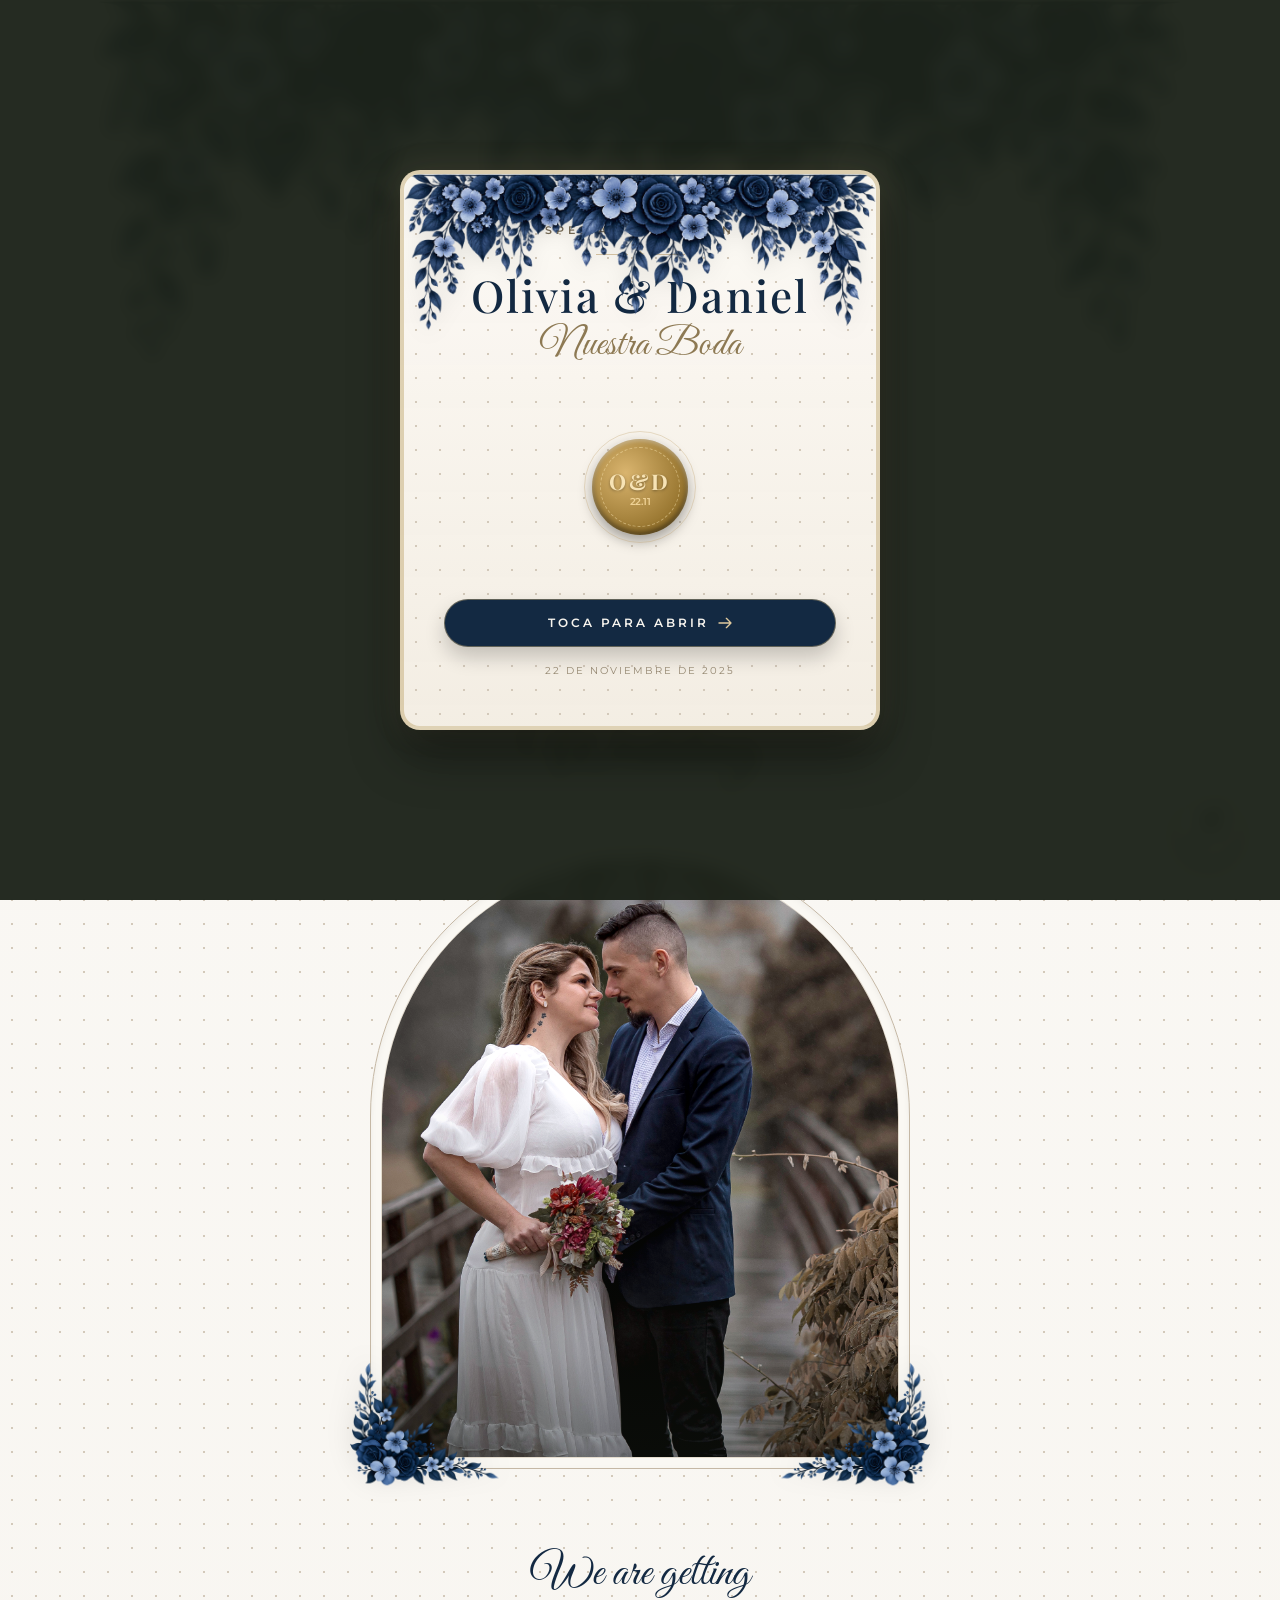
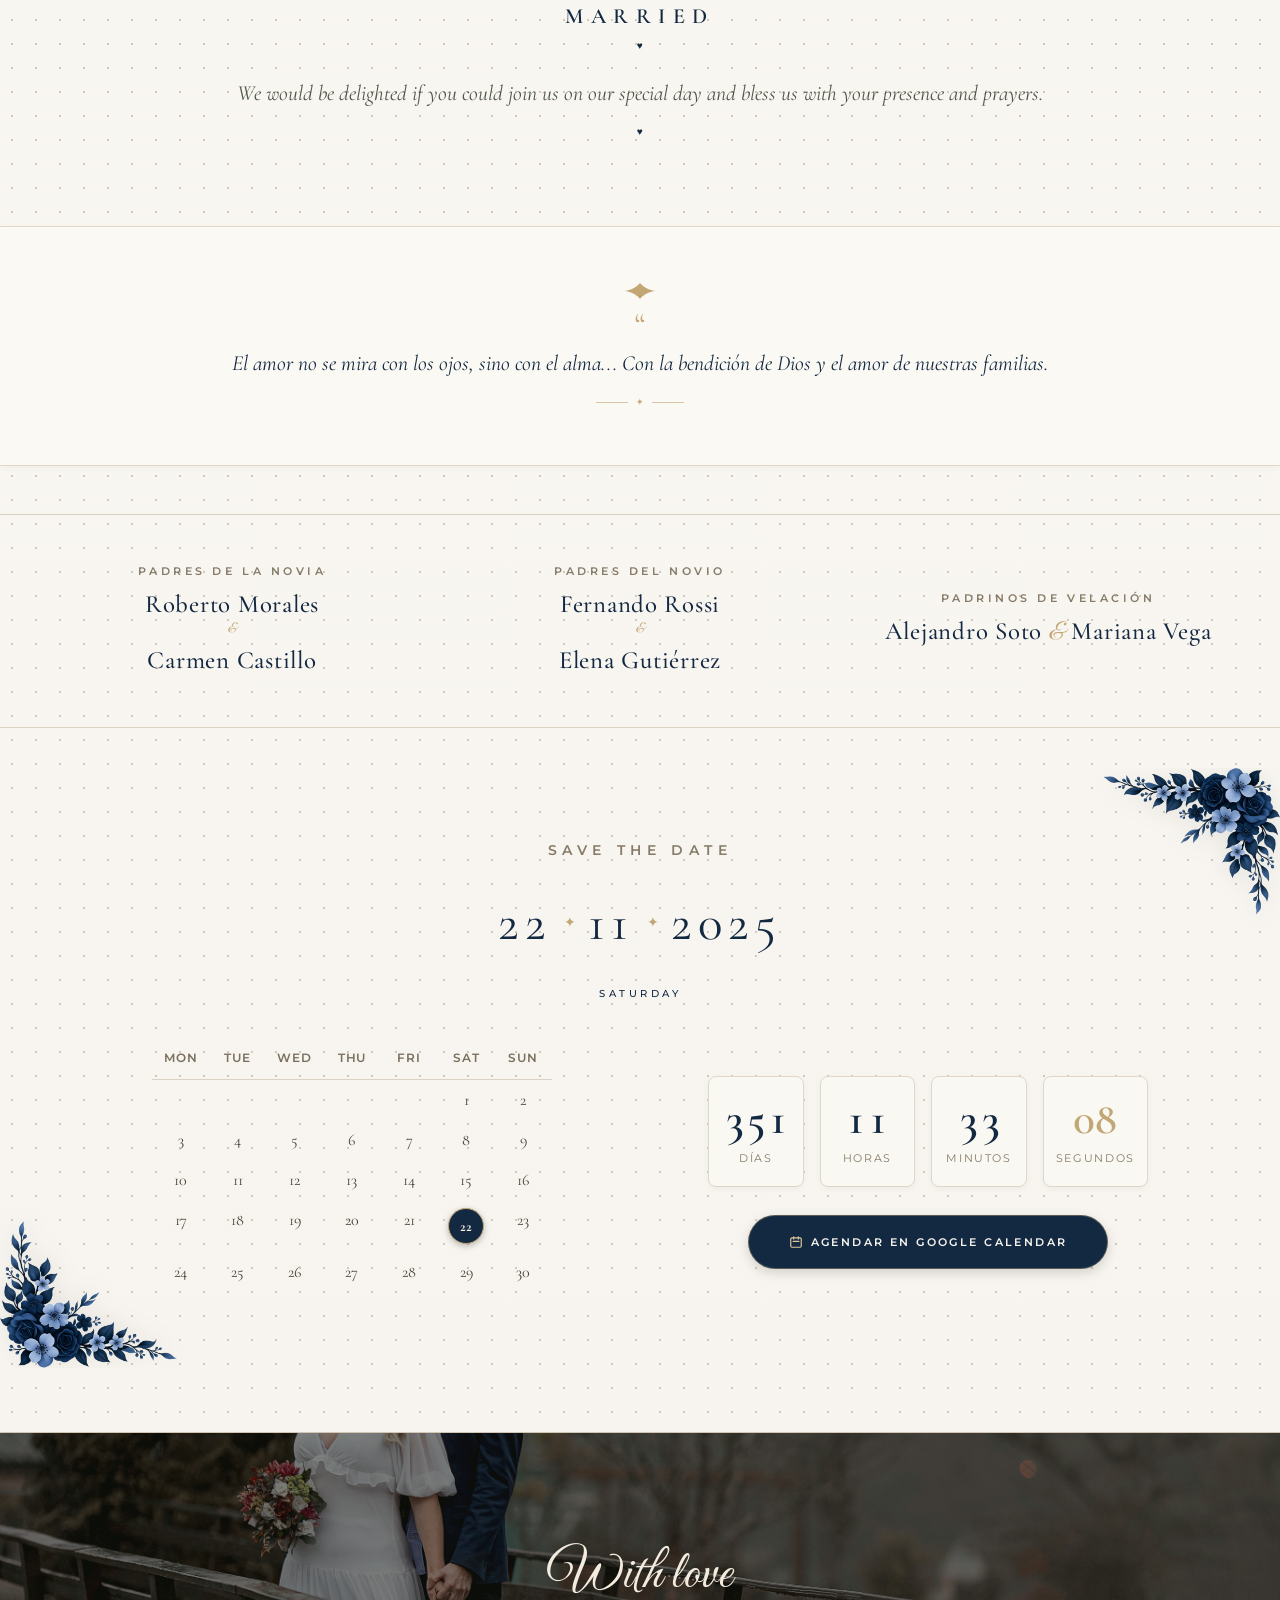
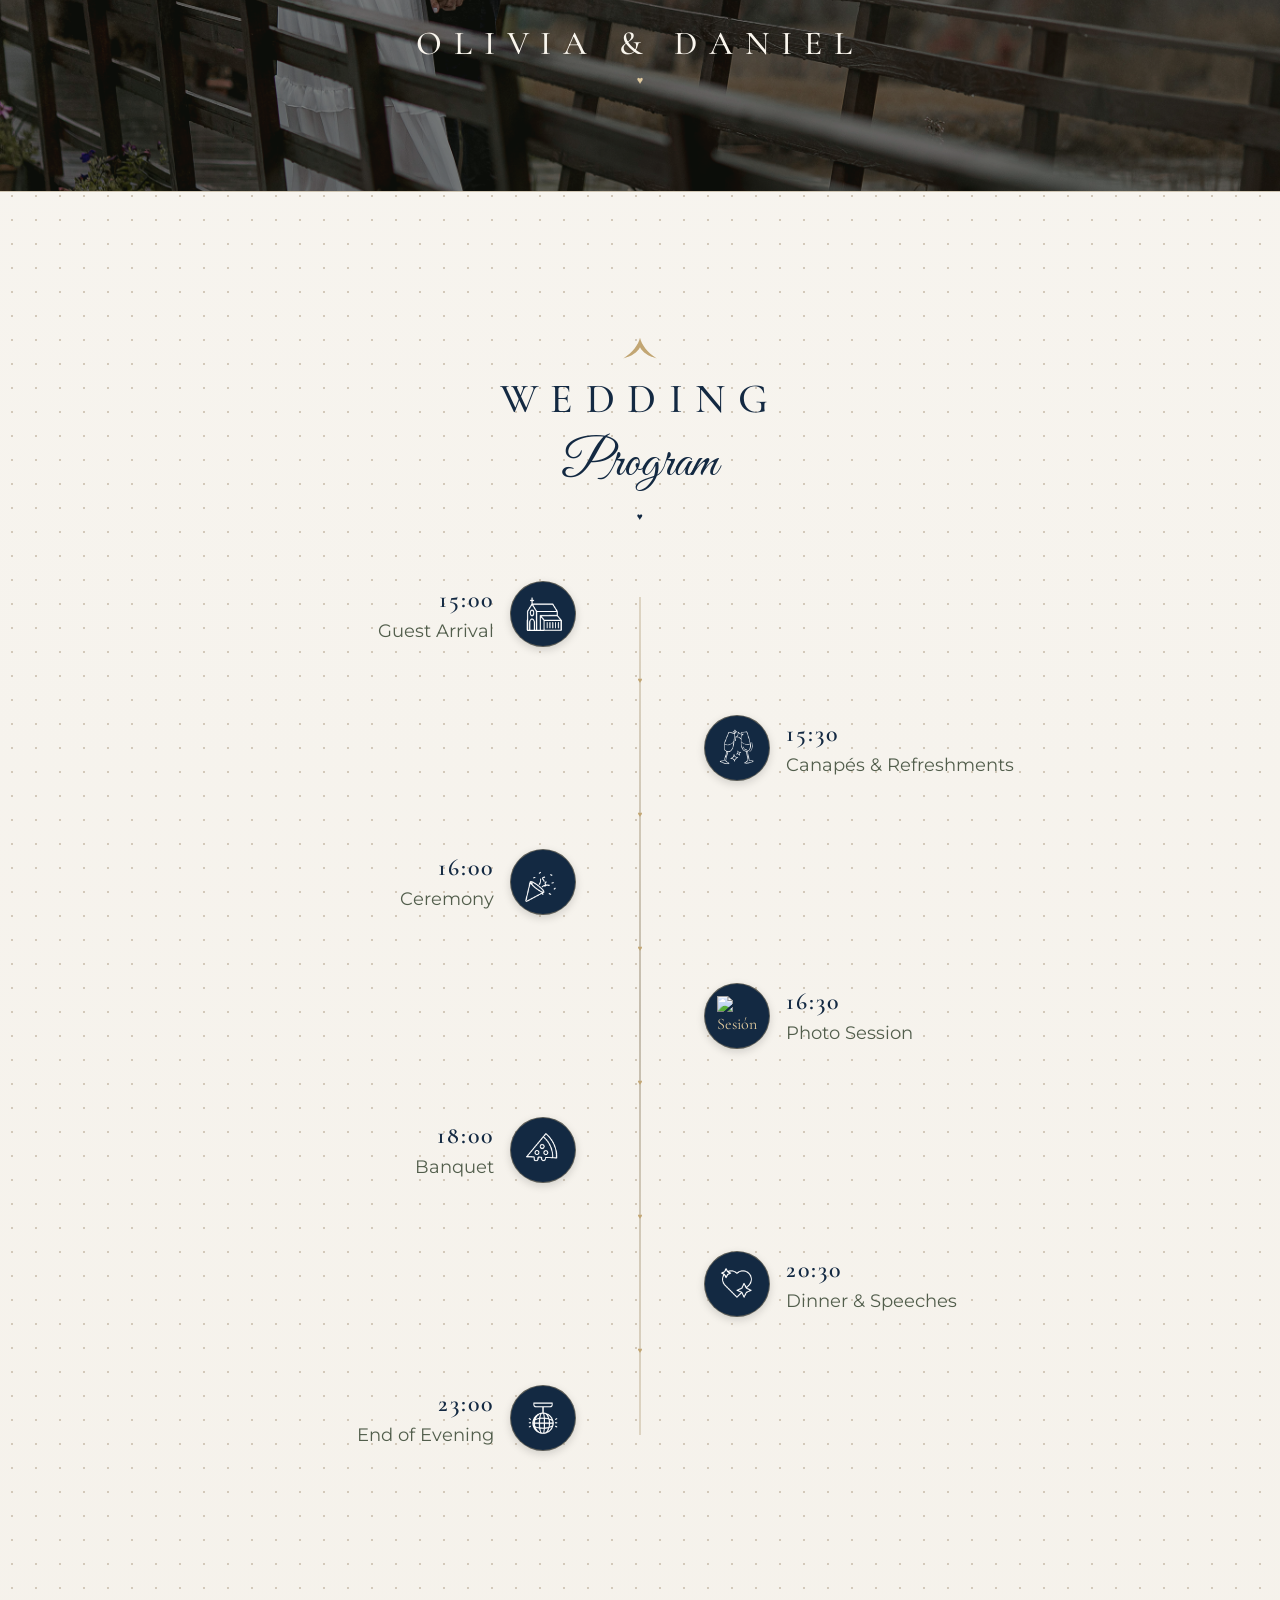
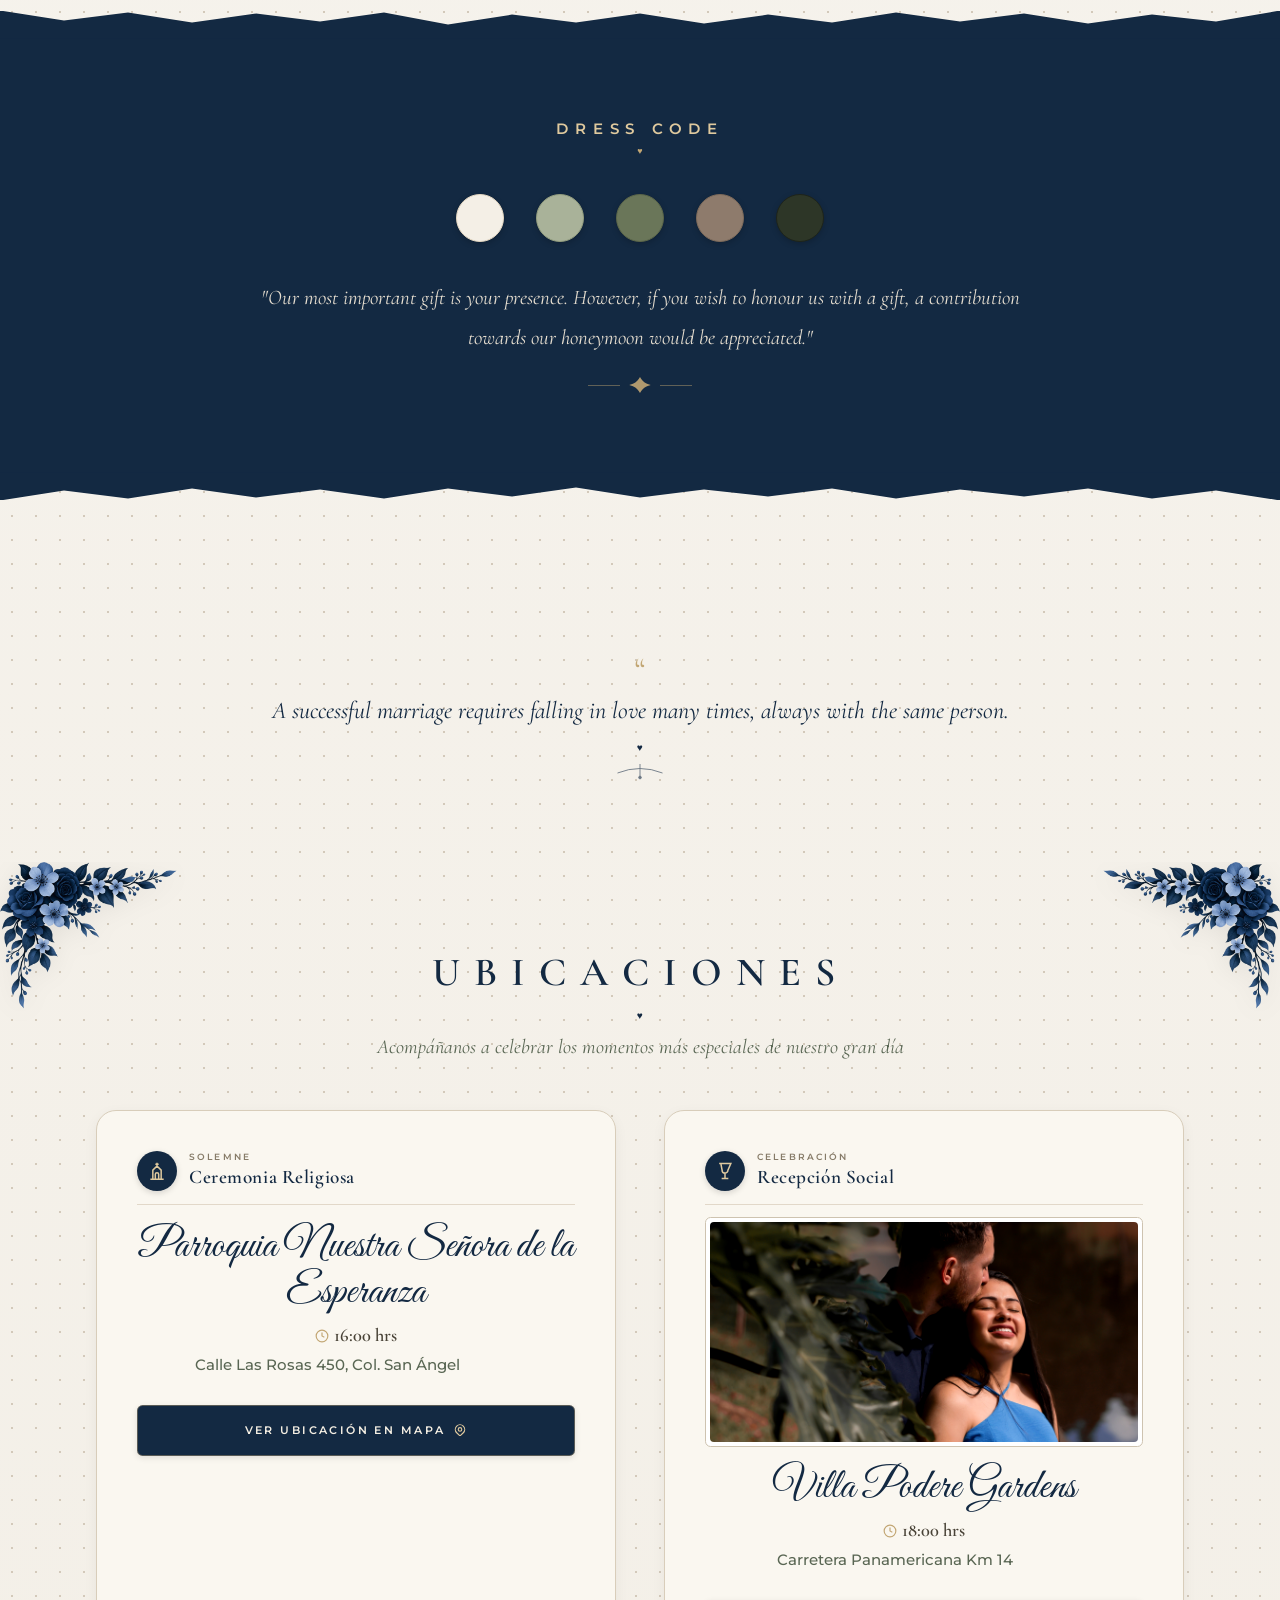
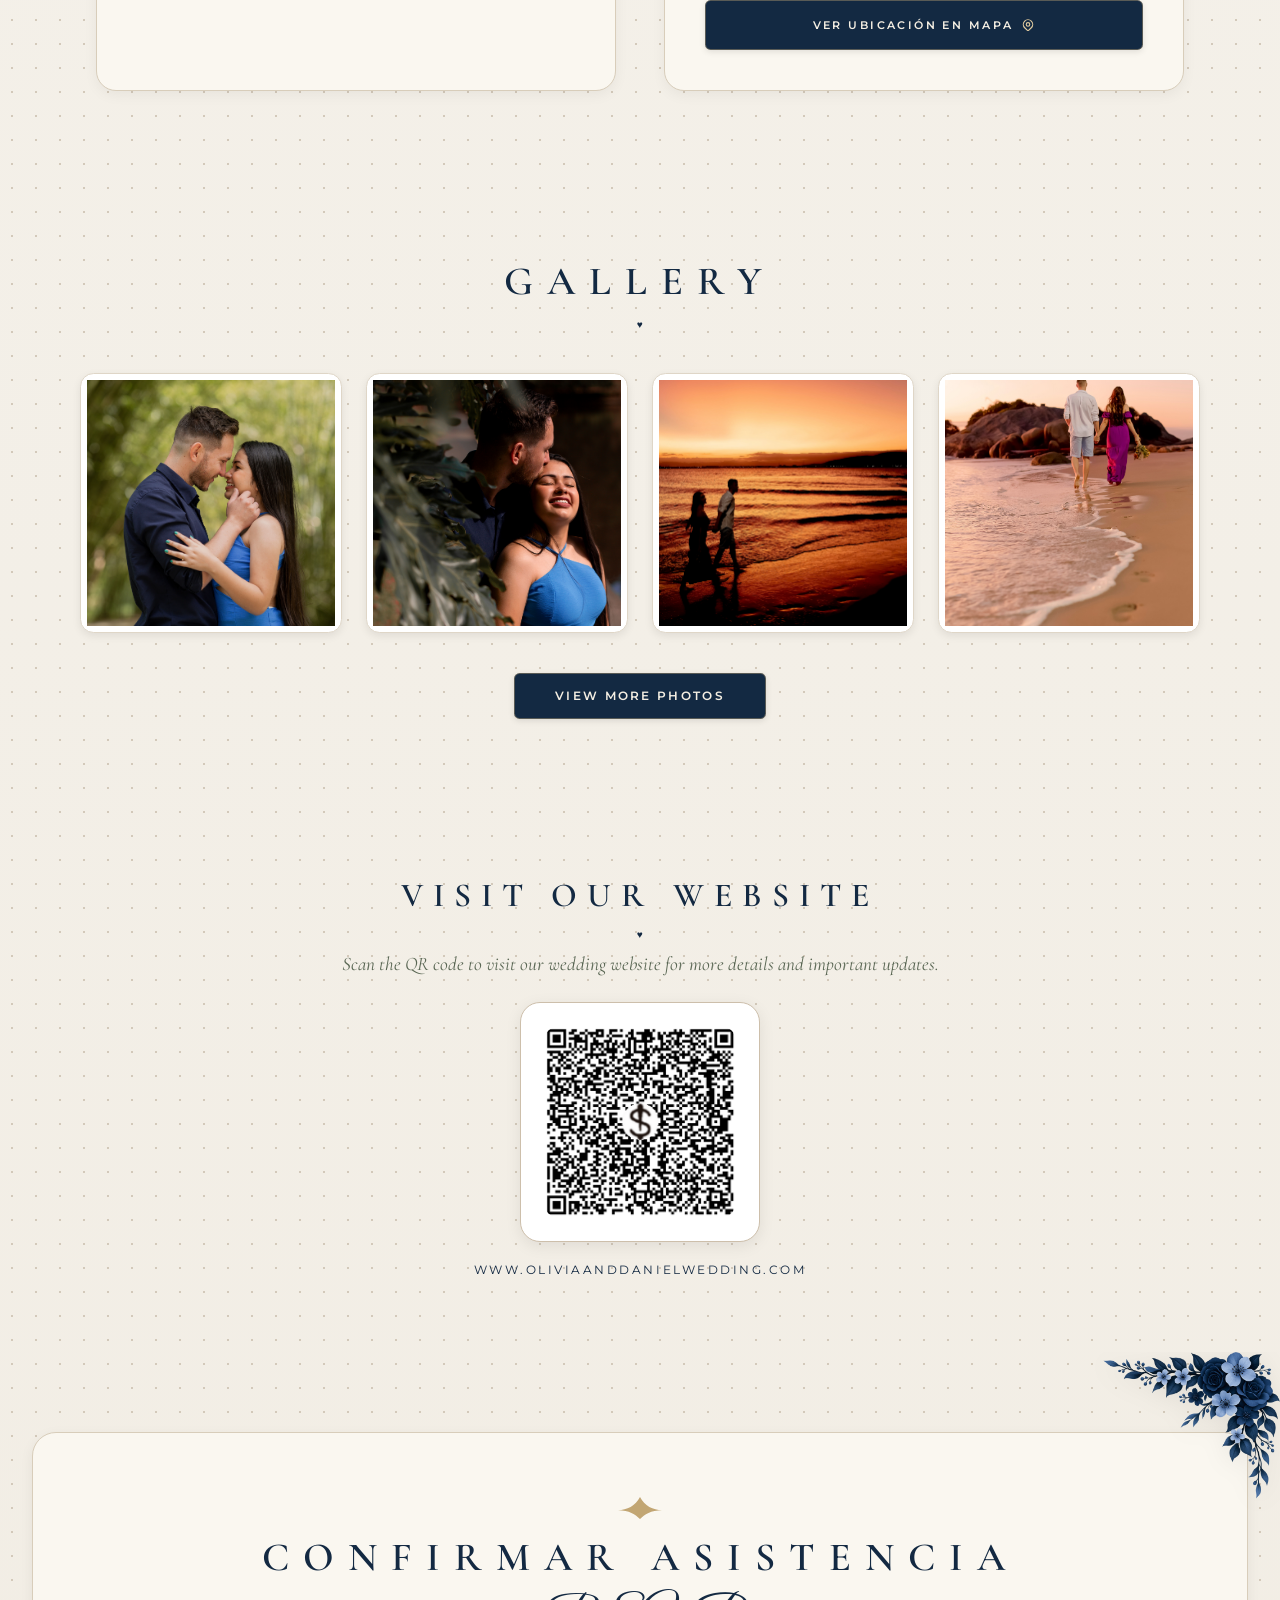
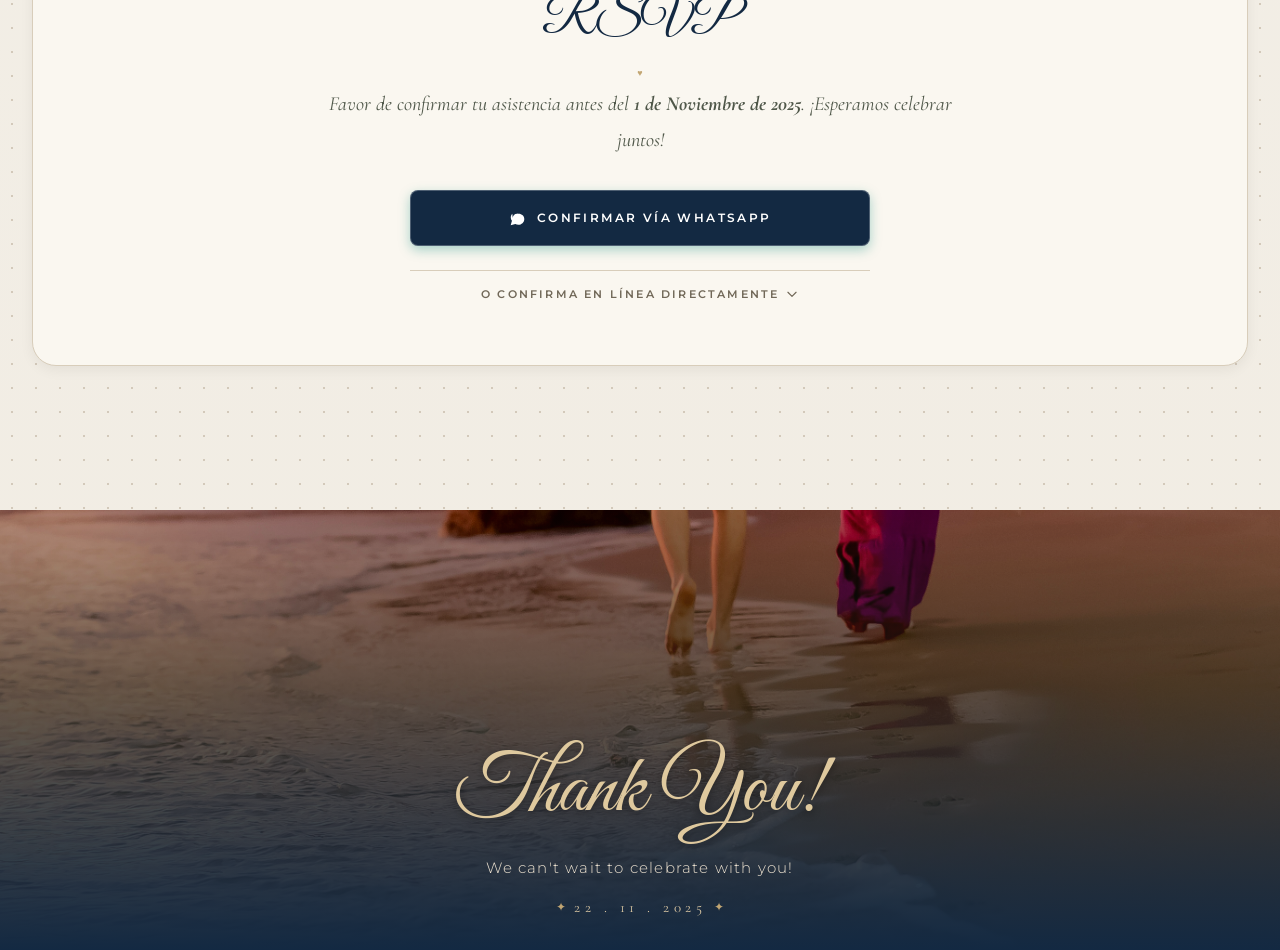
==== commit 31c4789a: "Arreglo de png flores" ====
--- a/index.html
+++ b/index.html
@@ -112,7 +112,7 @@
 
     <!-- Fotografía Principal de los Novios en Marco de Arco -->
     <section class="couple-portrait-section" data-purpose="couple-portrait">
-      <div class="arch-photo-wrapper">
+      <div class="arch-photo-wrapper arch-portrait-wrapper" data-purpose="arch-portrait">
         <div class="arch-frame arch-frame-outer">
           <div class="arch-frame arch-frame-inner">
             <img class="arch-photo-img" src="img/portada.jpg" alt="Olivia y Daniel novios en su boda" />
--- a/css/invitation.css
+++ b/css/invitation.css
@@ -119,7 +119,8 @@
   overflow: visible;
 }
 
-.arch-photo-wrapper {
+.arch-photo-wrapper,
+.arch-portrait-wrapper {
   position: relative;
   width: 100%;
   max-width: 320px;
@@ -1442,7 +1443,7 @@
 .section-floral-corner {
   position: absolute;
   pointer-events: none;
-  z-index: 1;
+  z-index: 2;
   line-height: 0;
   user-select: none;
   margin: 0;
@@ -1461,34 +1462,34 @@
   top: 0;
   left: 0;
   transform: none;
-  transform-origin: top left;
+  transform-origin: center;
 }
 
 .section-floral-corner.top-right {
   top: 0;
   right: 0;
   transform: scaleX(-1);
-  transform-origin: top right;
+  transform-origin: center;
 }
 
 .section-floral-corner.bottom-left {
   bottom: 0;
   left: 0;
   transform: scaleY(-1);
-  transform-origin: bottom left;
+  transform-origin: center;
 }
 
 .section-floral-corner.bottom-right {
   bottom: 0;
   right: 0;
   transform: scale(-1);
-  transform-origin: bottom right;
+  transform-origin: center;
 }
 
 /* Flores en las esquinas inferiores del marco de foto de novios */
 .arch-floral-corner {
   position: absolute;
-  bottom: 0;
+  bottom: -10px;
   z-index: 4;
   pointer-events: none;
   line-height: 0;
@@ -1497,20 +1498,21 @@
 }
 
 .arch-floral-corner.left {
-  left: 0;
+  left: -12px;
   transform: scaleY(-1);
-  transform-origin: bottom left;
+  transform-origin: center;
 }
 
 .arch-floral-corner.right {
-  right: 0;
+  right: -12px;
   transform: scale(-1);
-  transform-origin: bottom right;
+  transform-origin: center;
 }
 
 .arch-floral-corner img {
-  width: 135px;
+  width: 115px;
   height: auto;
   display: block;
+  object-fit: contain;
   filter: drop-shadow(0 6px 14px rgba(0, 0, 0, 0.12));
 }
--- a/css/responsive.css
+++ b/css/responsive.css
@@ -76,10 +76,12 @@
     font-size: 2.65rem;
   }
 
-  .arch-photo-wrapper {
+  .arch-photo-wrapper,
+  .arch-portrait-wrapper {
     max-width: 320px;
     width: 100%;
     margin: 0 auto;
+    position: relative;
   }
 
   .arch-frame-inner {
@@ -153,23 +155,23 @@
   }
 
   .section-floral-corner img {
-    width: 125px;
+    width: 120px;
   }
 
   .arch-floral-corner {
-    bottom: 0;
+    bottom: -10px;
   }
 
   .arch-floral-corner.left {
-    left: 0;
+    left: -12px;
   }
 
   .arch-floral-corner.right {
-    right: 0;
+    right: -12px;
   }
 
   .arch-floral-corner img {
-    width: 115px;
+    width: 110px;
   }
 }
 
@@ -194,10 +196,12 @@
     font-size: 3.6rem;
   }
 
-  .arch-photo-wrapper {
+  .arch-photo-wrapper,
+  .arch-portrait-wrapper {
     max-width: 440px;
     width: 100%;
     margin: 0 auto;
+    position: relative;
   }
 
   .arch-frame-inner {
@@ -441,23 +445,23 @@
   }
 
   .section-floral-corner img {
-    width: 190px;
+    width: 175px;
   }
 
   .arch-floral-corner {
-    bottom: 0;
+    bottom: -14px;
   }
 
   .arch-floral-corner.left {
-    left: 0;
+    left: -16px;
   }
 
   .arch-floral-corner.right {
-    right: 0;
+    right: -16px;
   }
 
   .arch-floral-corner img {
-    width: 170px;
+    width: 155px;
   }
 }
 
@@ -499,10 +503,12 @@
     justify-content: center;
   }
 
-  .arch-photo-wrapper {
+  .arch-photo-wrapper,
+  .arch-portrait-wrapper {
     max-width: 540px;
     width: 100%;
     margin: 0 auto;
+    position: relative;
   }
 
   .arch-frame-inner {
@@ -1025,23 +1031,23 @@
   }
 
   .section-floral-corner img {
-    width: 260px;
+    width: 220px;
   }
 
   .arch-floral-corner {
-    bottom: 0;
+    bottom: -16px;
   }
 
   .arch-floral-corner.left {
-    left: 0;
+    left: -20px;
   }
 
   .arch-floral-corner.right {
-    right: 0;
+    right: -20px;
   }
 
   .arch-floral-corner img {
-    width: 210px;
+    width: 185px;
   }
 }
 
@@ -1092,10 +1098,22 @@
   }
 
   .section-floral-corner img {
-    width: 300px;
+    width: 260px;
+  }
+
+  .arch-floral-corner {
+    bottom: -18px;
+  }
+
+  .arch-floral-corner.left {
+    left: -24px;
+  }
+
+  .arch-floral-corner.right {
+    right: -24px;
   }
 
   .arch-floral-corner img {
-    width: 250px;
+    width: 215px;
   }
 }
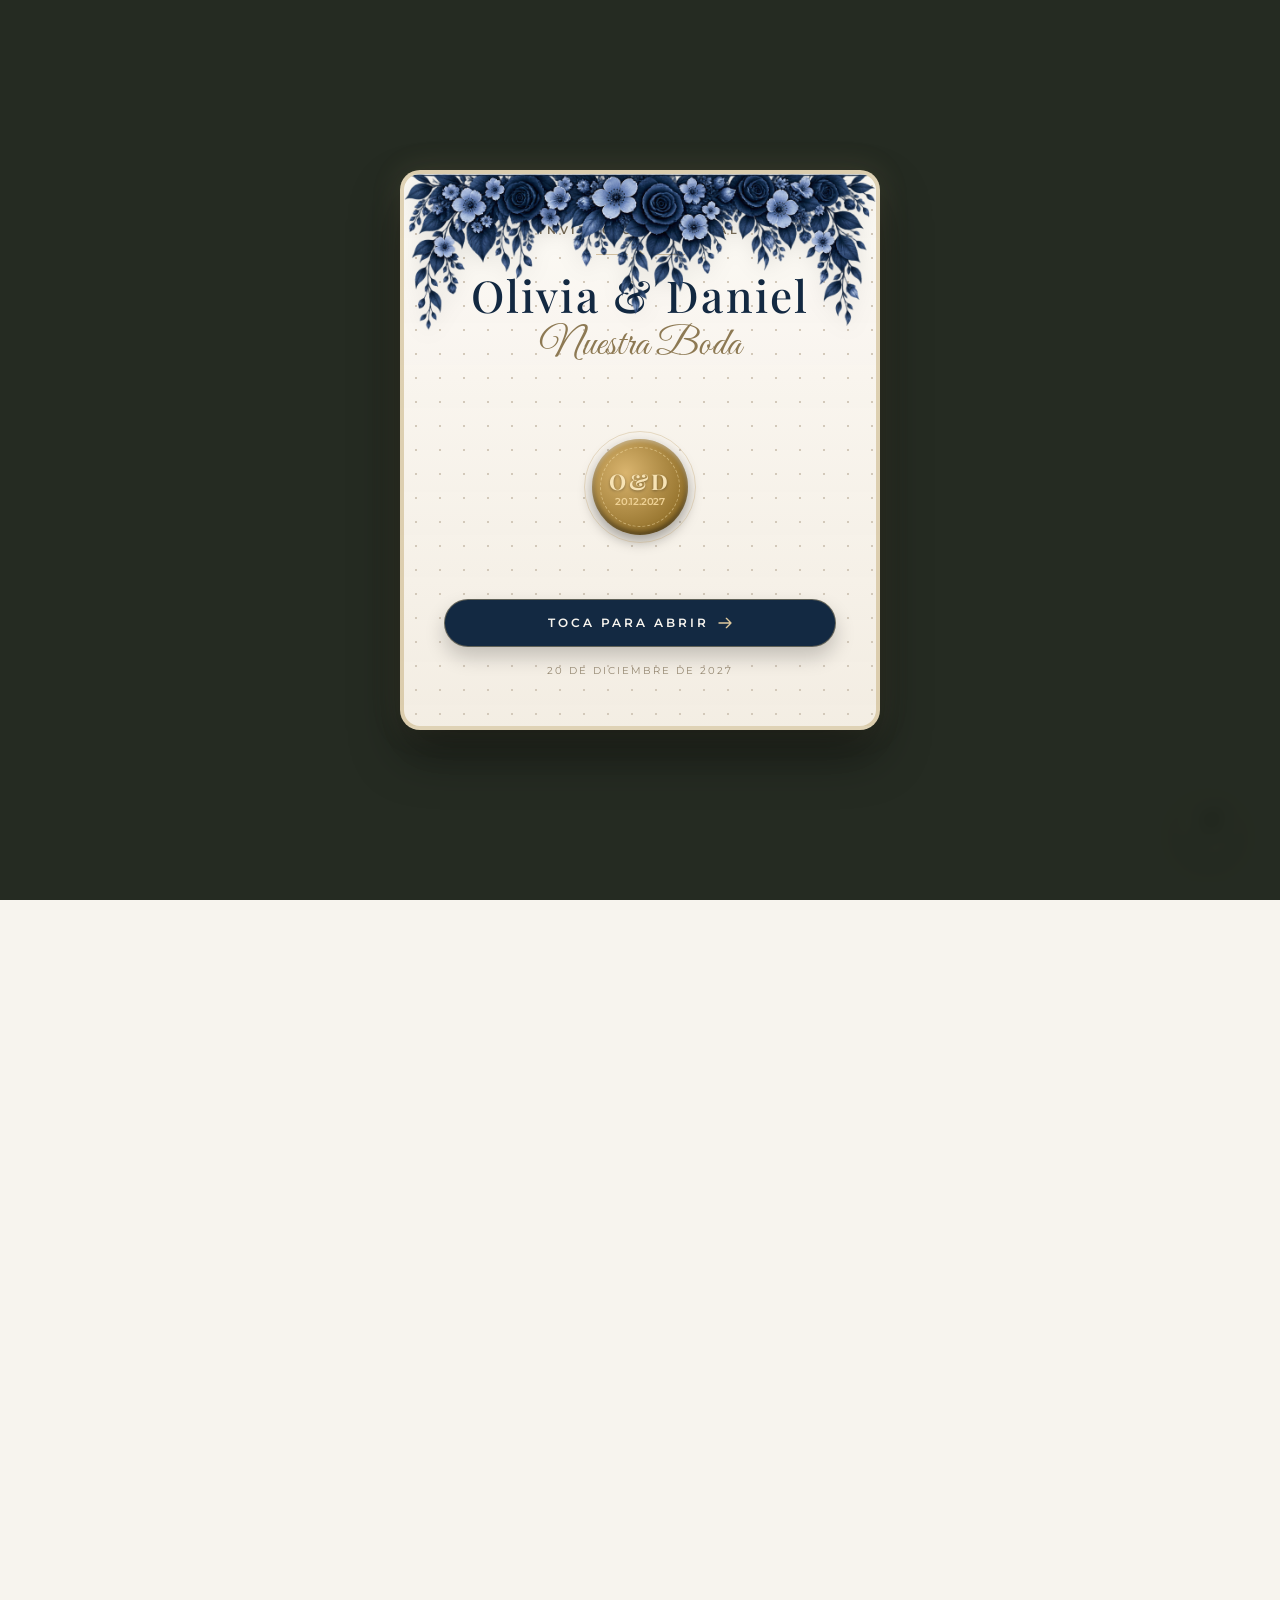
==== commit 15423cd2: "Modificacion de estilos" ====
--- a/index.html
+++ b/index.html
@@ -37,7 +37,7 @@
 
       <!-- Encabezado y Monograma Superior -->
       <div>
-        <p class="envelope-top-sub">Special Invitation</p>
+        <p class="envelope-top-sub">Invitación Especial</p>
         <div class="envelope-gold-divider">
           <span class="line"></span>
           <span style="font-size: 11px;">✦</span>
@@ -53,7 +53,7 @@
           aria-label="Abrir sobre de boda">
           <div class="wax-seal-inner">
             <span class="wax-seal-monogram">O&amp;D</span>
-            <span class="wax-seal-date">22.11</span>
+            <span class="wax-seal-date">20.12.2027</span>
           </div>
         </button>
         <div class="wax-pulse-ring" aria-hidden="true"></div>
@@ -69,7 +69,7 @@
             <path stroke-linecap="round" stroke-linejoin="round" d="M14 5l7 7m0 0l-7 7m7-7H3"></path>
           </svg>
         </button>
-        <p class="envelope-date-sub">22 de Noviembre de 2025</p>
+        <p class="envelope-date-sub">20 de Diciembre de 2027</p>
       </div>
 
     </div>
@@ -98,16 +98,16 @@
           <circle cx="80" cy="21" fill="#c2a673" r="2"></circle>
         </svg>
       </div>
-      <p class="header-together-tag">TOGETHER</p>
-      <p class="header-families-tag">WITH THEIR FAMILIES</p>
+      <p class="header-together-tag">JUNTOS</p>
+      <p class="header-families-tag">JUNTOS CON NUESTRAS FAMILIAS</p>
       <div class="heart-divider" aria-hidden="true">♥</div>
 
       <h1 class="couple-title-main">OLIVIA</h1>
       <p class="couple-script-and">and</p>
       <h2 class="couple-title-main" style="margin-bottom: 0.5rem;">DANIEL</h2>
 
-      <p class="invite-subtitle">INVITE YOU TO THEIR</p>
-      <p class="wedding-script-title">Wedding</p>
+      <p class="invite-subtitle">LOS INVITA A SU</p>
+      <p class="wedding-script-title">BODA</p>
     </header>
 
     <!-- Fotografía Principal de los Novios en Marco de Arco -->
@@ -132,11 +132,11 @@
 
     <!-- Mensaje Romántico y Bendición -->
     <section class="invitation-text-section" data-purpose="invitation-text">
-      <p class="getting-married-script">We are getting</p>
-      <h3 class="getting-married-h3">MARRIED</h3>
+      <p class="getting-married-script">Nos vamos a</p>
+      <h3 class="getting-married-h3">CASAR</h3>
       <div class="heart-divider" aria-hidden="true">♥</div>
       <p class="invitation-body-quote">
-        We would be delighted if you could join us on our special day and bless us with your presence and prayers.
+        Nos encantaria que nos acompañen en nuestro día especial y nos bendicieran con su presencia y oraciones.
       </p>
       <div class="heart-divider" style="margin-top: 0.75rem;" aria-hidden="true">♥</div>
     </section>
@@ -177,10 +177,14 @@
           <p class="parent-names">Elena Gutiérrez</p>
         </div>
         <div class="heart-divider-gold parent-divider">✦</div>
+
         <div class="parent-card-item">
           <p class="parent-role-tag">PADRINOS DE VELACIÓN</p>
-          <p class="parent-names">Alejandro Soto <span style="font-family: var(--font-script); color: var(--gold-accent);">&amp;</span> Mariana Vega</p>
-        </div>
+          <p class="parent-names">Alejandro Soto</p>
+          <span class="parent-ampersand">&amp;</span>
+          <p class="parent-names">Mariana Vega</p>
+        </div>
+
       </div>
     </section>
 
@@ -194,16 +198,16 @@
         <img src="img/flores_2.png" alt="Flores decorativas de esquina" />
       </div>
 
-      <p class="save-the-date-title">SAVE THE DATE</p>
+      <p class="save-the-date-title">LA FECHA</p>
 
       <div class="date-three-box">
-        <span class="num">22</span>
+        <span class="num">20</span>
         <span class="star">✦</span>
-        <span class="num">11</span>
+        <span class="num">12</span>
         <span class="star">✦</span>
-        <span class="num">2025</span>
-      </div>
-      <p class="saturday-sub">SATURDAY</p>
+        <span class="num">2027</span>
+      </div>
+      <p class="saturday-sub">SABADO</p>
 
       <!-- Envoltura responsiva para Calendario y Cuenta Regresiva -->
       <div class="save-the-date-content-wrap">
@@ -282,14 +286,14 @@
             </div>
           </div>
 
-          <a id="google-calendar-btn" href="#" target="_blank" rel="noopener noreferrer" class="calendar-btn-link">
+          <!-- <a id="google-calendar-btn" href="#" target="_blank" rel="noopener noreferrer" class="calendar-btn-link">
             <svg style="width: 14px; height: 14px; color: var(--gold-light);" fill="none" stroke="currentColor"
               viewBox="0 0 24 24" aria-hidden="true">
               <path stroke-linecap="round" stroke-linejoin="round" stroke-width="2"
                 d="M8 7V3m8 4V3m-9 8h10M5 21h14a2 2 0 002-2V7a2 2 0 00-2-2H5a2 2 0 00-2 2v12a2 2 0 002 2z"></path>
             </svg>
             <span>Agendar en Google Calendar</span>
-          </a>
+          </a> -->
         </div>
       </div>
     </section>
@@ -298,7 +302,7 @@
     <div class="night-photo-break" data-purpose="night-photo-break">
       <img class="night-photo-img" src="img/foto_3.jpg" alt="Luces de boda noche cálida" />
       <div class="night-photo-overlay">
-        <p class="with-love-script">With love</p>
+        <p class="with-love-script">Con amor</p>
         <p class="names-tag">OLIVIA &amp; DANIEL</p>
         <span style="color: var(--gold-light); font-size: 11px; margin-top: 0.25rem;">♥</span>
       </div>
@@ -312,96 +316,100 @@
             <path d="M20 2 C18 10 12 18 2 24 C10 22 17 18 20 12 C23 18 30 22 38 24 C28 18 22 10 20 2 Z"></path>
           </svg>
         </div>
-        <h2 class="program-title">WEDDING</h2>
-        <p class="program-script">Program</p>
+        <h2 class="program-title">BODA</h2>
+        <p class="program-script">Itinerario</p>
         <div class="heart-divider" aria-hidden="true">♥</div>
       </div>
 
-      <!-- Línea de Tiempo Vertical -->
+      <!-- Línea de Tiempo en Curva (Camino Serpenteante de Colina) -->
       <div class="timeline-container">
-        <div class="timeline-guide-line" aria-hidden="true"></div>
+        <!-- Camino en curva SVG dinámico -->
+        <svg class="timeline-curve-svg" aria-hidden="true">
+          <path class="timeline-path-dashed" d=""></path>
+        </svg>
+
         <div class="timeline-items-list">
 
-          <!-- Evento 1: 15:00 -->
-          <div class="timeline-row">
+          <!-- Evento 1: 15:00 (Izquierda) -->
+          <div class="timeline-row timeline-step-left">
             <div class="timeline-icon-badge" title="Llegada de invitados">
               <img src="iconos/iglesia.gif" alt="Llegada" />
             </div>
-            <div>
+            <div class="timeline-card-content">
               <p class="timeline-time">15:00</p>
-              <p class="timeline-desc">Guest Arrival</p>
-            </div>
-          </div>
-          <div class="timeline-heart-sep">♥</div>
-
-          <!-- Evento 2: 15:30 -->
-          <div class="timeline-row">
+              <p class="timeline-desc">Llegada de los invitados</p>
+            </div>
+          </div>
+          <div class="timeline-heart-sep" aria-hidden="true">✦</div>
+
+          <!-- Evento 2: 15:30 (Derecha) -->
+          <div class="timeline-row timeline-step-right">
             <div class="timeline-icon-badge" title="Canapés & Refrescos">
               <img src="iconos/brindis.gif" alt="Canapés" />
             </div>
-            <div>
+            <div class="timeline-card-content">
               <p class="timeline-time">15:30</p>
-              <p class="timeline-desc">Canapés &amp; Refreshments</p>
-            </div>
-          </div>
-          <div class="timeline-heart-sep">♥</div>
-
-          <!-- Evento 3: 16:00 -->
-          <div class="timeline-row">
+              <p class="timeline-desc">Canapés &amp; Refrescos</p>
+            </div>
+          </div>
+          <div class="timeline-heart-sep" aria-hidden="true">♥</div>
+
+          <!-- Evento 3: 16:00 (Izquierda) -->
+          <div class="timeline-row timeline-step-left">
             <div class="timeline-icon-badge" title="Ceremonia Religiosa">
               <img src="iconos/celebration.gif" alt="Ceremonia" />
             </div>
-            <div>
+            <div class="timeline-card-content">
               <p class="timeline-time">16:00</p>
-              <p class="timeline-desc">Ceremony</p>
-            </div>
-          </div>
-          <div class="timeline-heart-sep">♥</div>
-
-          <!-- Evento 4: 16:30 -->
-          <div class="timeline-row">
+              <p class="timeline-desc">Ceremonia</p>
+            </div>
+          </div>
+          <div class="timeline-heart-sep" aria-hidden="true">✦</div>
+
+          <!-- Evento 4: 16:30 (Derecha) -->
+          <div class="timeline-row timeline-step-right">
             <div class="timeline-icon-badge" title="Sesión de Fotos">
-              <img src="iconos/Novios_bailando.gif" alt="Sesión de fotos" />
-            </div>
-            <div>
+              <img src="iconos/Novios_bailando.png" alt="Sesión de fotos" />
+            </div>
+            <div class="timeline-card-content">
               <p class="timeline-time">16:30</p>
-              <p class="timeline-desc">Photo Session</p>
-            </div>
-          </div>
-          <div class="timeline-heart-sep">♥</div>
-
-          <!-- Evento 5: 18:00 -->
-          <div class="timeline-row">
+              <p class="timeline-desc">Sesión de Fotos</p>
+            </div>
+          </div>
+          <div class="timeline-heart-sep" aria-hidden="true">♥</div>
+
+          <!-- Evento 5: 18:00 (Izquierda) -->
+          <div class="timeline-row timeline-step-left">
             <div class="timeline-icon-badge" title="Banquete">
               <img src="iconos/dinner.gif" alt="Banquete" />
             </div>
-            <div>
+            <div class="timeline-card-content">
               <p class="timeline-time">18:00</p>
-              <p class="timeline-desc">Banquet</p>
-            </div>
-          </div>
-          <div class="timeline-heart-sep">♥</div>
-
-          <!-- Evento 6: 20:30 -->
-          <div class="timeline-row">
+              <p class="timeline-desc">Banquete</p>
+            </div>
+          </div>
+          <div class="timeline-heart-sep" aria-hidden="true">✦</div>
+
+          <!-- Evento 6: 20:30 (Derecha) -->
+          <div class="timeline-row timeline-step-right">
             <div class="timeline-icon-badge" title="Cena y Brindis">
               <img src="iconos/love.gif" alt="Cena y Brindis" />
             </div>
-            <div>
+            <div class="timeline-card-content">
               <p class="timeline-time">20:30</p>
-              <p class="timeline-desc">Dinner &amp; Speeches</p>
-            </div>
-          </div>
-          <div class="timeline-heart-sep">♥</div>
-
-          <!-- Evento 7: 23:00 -->
-          <div class="timeline-row">
+              <p class="timeline-desc">Cena &amp; Discursos</p>
+            </div>
+          </div>
+          <div class="timeline-heart-sep" aria-hidden="true">♥</div>
+
+          <!-- Evento 7: 23:00 (Izquierda) -->
+          <div class="timeline-row timeline-step-left">
             <div class="timeline-icon-badge" title="Fin de Fiesta">
               <img src="iconos/party.gif" alt="Fiesta" />
             </div>
-            <div>
+            <div class="timeline-card-content">
               <p class="timeline-time">23:00</p>
-              <p class="timeline-desc">End of Evening</p>
+              <p class="timeline-desc">Fin de la Velada</p>
             </div>
           </div>
 
@@ -415,7 +423,7 @@
       <div class="torn-edge-spacer-top torn-edge-top"></div>
 
       <div class="dress-code-content">
-        <h3 class="dress-code-h3">DRESS CODE</h3>
+        <h3 class="dress-code-h3">CODIGO DE VESTIMENTA</h3>
         <div class="heart-divider-gold">♥</div>
 
         <!-- Paleta de Colores Guía -->
@@ -429,7 +437,8 @@
 
         <!-- Sugerencia de Regalos -->
         <p class="gift-registry-text">
-          "Our most important gift is your presence. However, if you wish to honour us with a gift, a contribution towards our honeymoon would be appreciated."
+          "El regalo más importante es su presencia. Sin embargo, si desean honrarnos con un regalo, una contribución
+          para nuestra luna de miel sería apreciada."
         </p>
 
         <!-- Detalle Botánico Dorado -->
@@ -450,7 +459,7 @@
     <section class="quote-section" data-purpose="romantic-quote">
       <span class="quote-big-mark">“</span>
       <blockquote>
-        A successful marriage requires falling in love many times, always with the same person.
+        Un matrimonio exitoso requiere enamorarse muchas veces, siempre de la misma persona.
       </blockquote>
       <div class="heart-divider" style="margin-top: 0.5rem;" aria-hidden="true">♥</div>
       <div style="display: flex; justify-content: center; opacity: 0.6; margin-top: 0.5rem;">
@@ -535,11 +544,11 @@
           </div>
 
           <!-- Fotografía del lugar -->
-          <div class="venue-photo-wrap">
+          <!-- <div class="venue-photo-wrap">
             <div class="venue-photo-inner">
               <img class="venue-photo-img" src="img/foto_2.jpg" alt="Villa Podere Gardens lugar de celebración" />
             </div>
-          </div>
+          </div> -->
 
           <div style="text-align: center; padding: 0.25rem 0;">
             <h4 class="venue-place-name">Villa Podere Gardens</h4>
@@ -572,7 +581,7 @@
 
     <!-- Galería de Recuerdos (Gallery) -->
     <section class="gallery-section" data-purpose="wedding-gallery">
-      <h2 class="gallery-title">GALLERY</h2>
+      <h2 class="gallery-title">GALERÍA</h2>
       <div class="heart-divider" aria-hidden="true">♥</div>
 
       <div class="gallery-grid-2x2">
@@ -590,26 +599,26 @@
         </div>
       </div>
 
-      <button id="view-more-photos-btn" type="button" class="view-more-photos-btn">
+      <!-- <button id="view-more-photos-btn" type="button" class="view-more-photos-btn">
         VIEW MORE PHOTOS
-      </button>
+      </button> -->
     </section>
 
     <!-- Sitio Web y Código QR -->
-    <section class="website-qr-section" data-purpose="website-qr-section">
+    <!-- <section class="website-qr-section" data-purpose="website-qr-section">
       <h2 class="website-qr-title">VISIT OUR WEBSITE</h2>
       <div class="heart-divider" aria-hidden="true">♥</div>
       <p class="website-qr-desc">
         Scan the QR code to visit our wedding website for more details and important updates.
       </p>
 
-      <!-- Código QR Oficial -->
+  
       <a id="website-qr-link" href="#" class="qr-box-card" title="Escanear o ingresar al sitio web">
         <img src="img/qr.png" alt="Código QR Boda Olivia & Daniel" class="qr-code-img" />
       </a>
 
       <p class="website-link-text">www.oliviaanddanielwedding.com</p>
-    </section>
+    </section> -->
 
     <!-- Confirmar Asistencia (RSVP) -->
     <section class="rsvp-section" data-purpose="rsvp-section" id="rsvp">
@@ -630,7 +639,8 @@
         <div class="heart-divider-gold">♥</div>
 
         <p class="rsvp-instructions">
-          Favor de confirmar tu asistencia antes del <strong>1 de Noviembre de 2025</strong>. ¡Esperamos celebrar juntos!
+          Favor de confirmar tu asistencia antes del <strong>20 de Diciembre de 2027</strong>. ¡Esperamos celebrar
+          juntos!
         </p>
 
         <!-- Botón de Confirmación Directa por WhatsApp -->
@@ -655,7 +665,8 @@
         <form id="rsvp-online-form" class="rsvp-online-form hidden">
           <div>
             <label class="rsvp-label" for="guest-name">Nombre Completo o Familia</label>
-            <input id="guest-name" type="text" class="rsvp-input" placeholder="Ej. Familia Rodríguez Morales" required />
+            <input id="guest-name" type="text" class="rsvp-input" placeholder="Ej. Familia Rodríguez Morales"
+              required />
           </div>
 
           <div style="display: grid; grid-template-columns: 1fr 1fr; gap: 0.5rem;">
@@ -698,14 +709,41 @@
         <div class="final-closing-overlay">
           <p class="final-thankyou-script">Thank You!</p>
           <p class="final-cant-wait-text">
-            We can't wait to celebrate with you!
+            ¡No podemos esperar para celebrar contigo!
           </p>
           <div class="final-date-tag">
             <span>✦</span>
-            <span class="date">22 . 11 . 2025</span>
+            <span class="date">20 . 12 . 2027</span>
             <span>✦</span>
           </div>
         </div>
+      </div>
+    </footer>
+
+
+    <!-- ====================================================================
+        PIE DE PÁGINA BIZFLOW (CONTACTO)
+    ==================================================================== -->
+    <footer class="bizflow-footer"
+      style="width: 100%; background: #000000e0; backdrop-filter: blur(8px); -webkit-backdrop-filter: blur(8px); border-top: 1px solid rgba(255, 255, 255, 0.08); padding: 1rem 1rem; box-sizing: border-box; text-align: center; display: flex; flex-direction: column; align-items: center; justify-content: center; gap: 0.5rem; position: relative; z-index: 10;"
+      aria-label="BizFlow">
+
+      <!-- Logo BizFlow -->
+      <a href="https://wa.me/?text=Hola%20BizFlow%2C%20quisiera%20cotizar%20una%20invitaci%C3%B3n%20digital"
+        target="_blank" rel="noopener noreferrer" title="BizFlow" style="display: inline-block;">
+        <img src="img/Bizflow_logo.png" alt="BizFlow"
+          style="height: 24px; width: auto; max-width: 130px; object-fit: contain; display: block; opacity: 0.9;" />
+      </a>
+
+      <!-- Frase corta y botón Contáctanos resaltado al lado -->
+      <div
+        style="display: flex; align-items: center; justify-content: center; gap: 0.6rem; flex-wrap: wrap; font-family: var(--font-sans); font-size: 0.85rem; color: rgba(255, 255, 255, 0.888);">
+        <span>¿Quieres una invitación como esta?</span>
+        <a href="https://wa.me/?text=Hola%20BizFlow%2C%20quisiera%20cotizar%20una%20invitaci%C3%B3n%20digital"
+          target="_blank" rel="noopener noreferrer"
+          style="font-weight: 600; font-size: 0.78rem; color:#ffffffe2; text-decoration: none;">
+          <span>Contáctanos</span>
+        </a>
       </div>
     </footer>
 
@@ -739,6 +777,7 @@
   <script src="js/gallery.js"></script>
   <script src="js/rsvp.js"></script>
   <script src="js/interactions.js"></script>
+  <script src="js/invitation.js"></script>
 </body>
 
-</html>
+</html>
--- a/css/animations.css
+++ b/css/animations.css
@@ -1,40 +1,205 @@
 /* ==========================================================================
-   ANIMATIONS.CSS - ANIMACIONES Y TRANSICIONES (OLIVIA & DANIEL)
+   ANIMATIONS.CSS - ANIMACIONES Y TRANSICIONES CINEMÁTICAS SUAVES (DIFUMINADO)
+   BODA OLIVIA & DANIEL
    ========================================================================== */
 
-/* Pulso suave continuo para el botón de abrir */
+/* 1. Pulso suave continuo para botón de abrir y sello de cera */
 @keyframes gentle-pulse {
   0%, 100% {
     transform: scale(1);
     opacity: 1;
   }
   50% {
-    transform: scale(1.03);
-    opacity: 0.92;
+    transform: scale(1.035);
+    opacity: 0.94;
   }
 }
 
 .animate-gentle-pulse {
-  animation: gentle-pulse 2.8s infinite ease-in-out;
-}
-
-/* Entrada suave de elementos */
-@keyframes fadeInSoft {
+  animation: gentle-pulse 3.2s infinite ease-in-out;
+}
+
+/* 2. Entrada Cinemática Inicial al Comienzo (Apertura con Difuminado Romántico) */
+.page-dreamy-entrance {
+  opacity: 0;
+  filter: blur(14px);
+  transform: scale(0.985);
+  transition: opacity 1.8s cubic-bezier(0.16, 1, 0.3, 1),
+              filter 1.8s cubic-bezier(0.16, 1, 0.3, 1),
+              transform 1.8s cubic-bezier(0.16, 1, 0.3, 1);
+  will-change: opacity, filter, transform;
+}
+
+.page-dreamy-entrance.page-ready {
+  opacity: 1;
+  filter: blur(0);
+  transform: scale(1);
+}
+
+/* 3. Revelado Suave en Scroll con Difuminado (Scroll Reveal Lento y Cinemático) */
+.scroll-reveal {
+  opacity: 0;
+  filter: blur(8px);
+  transform: translateY(28px);
+  transition: opacity 1.5s cubic-bezier(0.16, 1, 0.3, 1),
+              filter 1.5s cubic-bezier(0.16, 1, 0.3, 1),
+              transform 1.5s cubic-bezier(0.16, 1, 0.3, 1);
+  will-change: opacity, filter, transform;
+}
+
+.scroll-reveal.is-visible {
+  opacity: 1;
+  filter: blur(0);
+  transform: translateY(0);
+}
+
+/* Revelado con Efecto Escala y Difuminado (para fotos y tarjetas principales) */
+.scroll-reveal-scale {
+  opacity: 0;
+  filter: blur(10px);
+  transform: translateY(22px) scale(0.95);
+  transition: opacity 1.6s cubic-bezier(0.16, 1, 0.3, 1),
+              filter 1.6s cubic-bezier(0.16, 1, 0.3, 1),
+              transform 1.6s cubic-bezier(0.16, 1, 0.3, 1);
+  will-change: opacity, filter, transform;
+}
+
+.scroll-reveal-scale.is-visible {
+  opacity: 1;
+  filter: blur(0);
+  transform: translateY(0) scale(1);
+}
+
+/* Revelado Floral Botánico Lento y Difuminado (flores_1.png y flores_2.png) */
+.floral-bloom {
+  opacity: 0;
+  filter: blur(10px);
+  transform: scale(0.84);
+  transition: opacity 1.8s cubic-bezier(0.16, 1, 0.3, 1),
+              filter 1.8s cubic-bezier(0.16, 1, 0.3, 1),
+              transform 1.8s cubic-bezier(0.16, 1, 0.3, 1);
+  will-change: opacity, filter, transform;
+}
+
+.floral-bloom.is-visible {
+  opacity: 1;
+  filter: blur(0);
+  transform: scale(1);
+}
+
+/* Guirnalda Superior (desciende con difuminado suave) */
+.top-floral-reveal {
+  opacity: 0;
+  filter: blur(12px);
+  transform: translateY(-22px) scale(0.98);
+  transition: opacity 1.8s cubic-bezier(0.16, 1, 0.3, 1),
+              filter 1.8s cubic-bezier(0.16, 1, 0.3, 1),
+              transform 1.8s cubic-bezier(0.16, 1, 0.3, 1);
+  will-change: opacity, filter, transform;
+}
+
+.top-floral-reveal.is-visible {
+  opacity: 1;
+  filter: blur(0);
+  transform: translateY(0) scale(1);
+}
+
+/* Delays escalonados pausados y elegantes (algo bueno, no apresurado) */
+.delay-1 { transition-delay: 0.22s; }
+.delay-2 { transition-delay: 0.45s; }
+.delay-3 { transition-delay: 0.68s; }
+.delay-4 { transition-delay: 0.90s; }
+.delay-5 { transition-delay: 1.15s; }
+.delay-6 { transition-delay: 1.40s; }
+
+/* 4. Transiciones Interactivas Lentas y Suaves para Tarjetas */
+.blessing-quote-card,
+.parent-card-item,
+.calendar-card,
+.countdown-box-item,
+.timeline-card,
+.venue-card,
+.gallery-thumb-item,
+.rsvp-box-card {
+  transition: transform 0.6s cubic-bezier(0.16, 1, 0.3, 1),
+              box-shadow 0.6s cubic-bezier(0.16, 1, 0.3, 1),
+              border-color 0.6s ease;
+}
+
+.venue-card:hover,
+.blessing-quote-card:hover,
+.parent-card-item:hover,
+.timeline-card:hover,
+.rsvp-box-card:hover {
+  transform: translateY(-4px);
+  box-shadow: 0 16px 36px rgba(0, 0, 0, 0.08);
+}
+
+/* 5. Transiciones Suaves y Elegantes para Botones */
+.venue-btn-map,
+.rsvp-submit-btn,
+.view-more-photos-btn,
+.floating-music-btn,
+.envelope-btn-open {
+  transition: transform 0.45s cubic-bezier(0.16, 1, 0.3, 1),
+              box-shadow 0.45s cubic-bezier(0.16, 1, 0.3, 1),
+              background-color 0.4s ease,
+              color 0.4s ease,
+              border-color 0.4s ease;
+}
+
+.venue-btn-map:hover,
+.rsvp-submit-btn:hover,
+.view-more-photos-btn:hover {
+  transform: translateY(-3px);
+  box-shadow: 0 12px 28px rgba(71, 84, 63, 0.25);
+}
+
+.venue-btn-map:active,
+.rsvp-submit-btn:active,
+.view-more-photos-btn:active {
+  transform: scale(0.97);
+}
+
+/* 6. Transición Lenta y Cinemática en Fotografías */
+.gallery-thumb-item {
+  overflow: hidden;
+  border-radius: 0.65rem;
+  cursor: pointer;
+}
+
+.gallery-thumb-img,
+.venue-photo-img,
+.arch-photo-img,
+.night-photo-img,
+.final-closing-img {
+  transition: transform 0.9s cubic-bezier(0.16, 1, 0.3, 1),
+              filter 0.7s ease;
+}
+
+.gallery-thumb-item:hover .gallery-thumb-img {
+  transform: scale(1.05);
+}
+
+.venue-card:hover .venue-photo-img {
+  transform: scale(1.035);
+}
+
+/* 7. Animación suave del botón de música flotante */
+.floating-music-btn.is-playing img {
+  animation: musicDiscRotate 10s linear infinite;
+}
+
+@keyframes musicDiscRotate {
   from {
-    opacity: 0;
-    transform: translateY(8px);
+    transform: rotate(0deg);
   }
   to {
-    opacity: 1;
-    transform: translateY(0);
-  }
-}
-
-.fade-in-soft {
-  animation: fadeInSoft 0.8s cubic-bezier(0.16, 1, 0.3, 1) forwards;
-}
-
-/* Notificación Toast */
+    transform: rotate(360deg);
+  }
+}
+
+/* 8. Notificación Toast Flotante */
 .toast-notification {
   position: fixed;
   bottom: 2rem;
@@ -53,7 +218,7 @@
   z-index: 9999;
   opacity: 0;
   pointer-events: none;
-  transition: all 0.4s cubic-bezier(0.175, 0.885, 0.32, 1.275);
+  transition: all 0.6s cubic-bezier(0.16, 1, 0.3, 1);
 }
 
 .toast-notification.show {
@@ -61,7 +226,7 @@
   opacity: 1;
 }
 
-/* Reducción de movimiento */
+/* 9. Accesibilidad: Reducción de movimiento */
 @media (prefers-reduced-motion: reduce) {
   *,
   *::before,
@@ -71,4 +236,14 @@
     transition-duration: 0.01ms !important;
     scroll-behavior: auto !important;
   }
-}
+  .page-dreamy-entrance,
+  .scroll-reveal,
+  .scroll-reveal-scale,
+  .floral-bloom,
+  .top-floral-reveal {
+    opacity: 1 !important;
+    filter: none !important;
+    transform: none !important;
+    transition: none !important;
+  }
+}
--- a/css/invitation.css
+++ b/css/invitation.css
@@ -557,84 +557,152 @@
 }
 
 /* Timeline con línea guía vertical */
+/* Timeline con camino serpenteante en curva (como colina) */
 .timeline-container {
   position: relative;
-  max-width: 280px;
-  margin: 0 auto;
-}
-
-.timeline-guide-line {
+  width: 100%;
+  max-width: 380px;
+  margin: 1.5rem auto 0 auto;
+  box-sizing: border-box;
+}
+
+/* SVG del camino en curva dinámico */
+.timeline-curve-svg {
   position: absolute;
-  left: 24px;
-  top: 16px;
-  bottom: 16px;
-  width: 1px;
-  background: linear-gradient(to bottom, #C5B597, #94876F, #C5B597);
+  top: 0;
+  left: 0;
+  width: 100%;
+  height: 100%;
+  pointer-events: none;
+  z-index: 1;
+  overflow: visible;
+}
+
+.timeline-path-dashed {
+  fill: none;
+  stroke: var(--gold-accent, #C2A673);
+  stroke-width: 2.2px;
+  stroke-linecap: round;
+  stroke-linejoin: round;
+  stroke-dasharray: 6 7;
 }
 
 .timeline-items-list {
   display: flex;
   flex-direction: column;
-  gap: 1.5rem;
+  gap: 1.75rem;
+  position: relative;
+  z-index: 2;
 }
 
 .timeline-row {
   display: flex;
   align-items: center;
-  gap: 1rem;
+  gap: 0.85rem;
   position: relative;
   z-index: 10;
-}
-
+  width: 82%;
+  box-sizing: border-box;
+  transition: transform 0.5s cubic-bezier(0.16, 1, 0.3, 1);
+}
+
+/* Paso a la Izquierda del Camino */
+.timeline-row.timeline-step-left {
+  margin-right: auto;
+  margin-left: 0;
+  flex-direction: row;
+  text-align: left;
+}
+
+/* Paso a la Derecha del Camino */
+.timeline-row.timeline-step-right {
+  margin-left: auto;
+  margin-right: 0;
+  flex-direction: row-reverse;
+  text-align: right;
+}
+
+/* Tarjeta de Contenido del Hito */
+.timeline-card-content {
+  /* background: rgba(255, 253, 248, 0.94);
+  border: 1px solid rgba(216, 205, 186, 0.75); */
+  border-radius: 1rem;
+  padding: 0.65rem 1.05rem;
+  /* box-shadow: 0 4px 14px rgba(0, 0, 0, 0.05); */
+  backdrop-filter: blur(4px);
+  -webkit-backdrop-filter: blur(4px);
+  transition: transform 0.45s cubic-bezier(0.16, 1, 0.3, 1),
+    box-shadow 0.45s cubic-bezier(0.16, 1, 0.3, 1),
+    border-color 0.4s ease;
+  flex: 1;
+}
+
+.timeline-row:hover .timeline-card-content {
+  transform: translateY(-3px);
+  box-shadow: 0 10px 24px rgba(71, 84, 63, 0.12);
+  border-color: rgba(194, 166, 115, 0.8);
+}
+
+/* Medalla / Estación con Icono sobre la curva */
 .timeline-icon-badge {
-  width: 48px;
-  height: 48px;
+  width: 52px;
+  height: 52px;
   border-radius: 50%;
-  background-color: var(--olive-dark);
+  background: radial-gradient(circle at 35% 35%, #2c3527, #1d2319 80%);
   color: var(--gold-light);
   display: flex;
   align-items: center;
   justify-content: center;
-  box-shadow: 0 3px 8px rgba(0, 0, 0, 0.15);
-  border: 1px solid rgba(194, 166, 115, 0.4);
+  box-shadow: 0 4px 14px rgba(0, 0, 0, 0.22), 0 0 0 3px rgba(250, 246, 238, 0.9), 0 0 12px rgba(194, 166, 115, 0.35);
+  border: 1.5px solid var(--gold-accent);
   flex-shrink: 0;
   overflow: hidden;
+  transition: transform 0.45s cubic-bezier(0.16, 1, 0.3, 1),
+    box-shadow 0.45s cubic-bezier(0.16, 1, 0.3, 1);
+}
+
+.timeline-row:hover .timeline-icon-badge {
+  transform: scale(1.08);
+  box-shadow: 0 6px 18px rgba(0, 0, 0, 0.28), 0 0 0 3px #FAF6EE, 0 0 16px rgba(194, 166, 115, 0.5);
 }
 
 .timeline-icon-badge img {
-  width: 28px;
-  height: 28px;
+  width: 30px;
+  height: 30px;
   object-fit: contain;
 }
 
 .timeline-icon-badge svg {
-  width: 20px;
-  height: 20px;
+  width: 22px;
+  height: 22px;
 }
 
 .timeline-time {
   font-family: var(--font-serif);
-  font-size: 0.95rem;
+  font-size: 1.05rem;
   font-weight: 600;
   letter-spacing: 0.08em;
   color: var(--olive-dark);
+  margin: 0;
 }
 
 .timeline-desc {
   font-family: var(--font-sans);
-  font-size: 0.78rem;
+  font-size: 0.8rem;
   color: #525E4C;
+  margin: 0.15rem 0 0 0;
 }
 
 .timeline-heart-sep {
   display: flex;
-  justify-content: flex-start;
-  padding-left: 22px;
-  margin: -0.75rem 0;
+  justify-content: center;
+  align-items: center;
+  margin: -0.65rem 0;
   color: var(--gold-accent);
-  font-size: 8px;
-  z-index: 10;
-  position: relative;
+  font-size: 10px;
+  z-index: 5;
+  position: relative;
+  opacity: 0.75;
 }
 
 /* ==========================================================================
--- a/css/responsive.css
+++ b/css/responsive.css
@@ -302,43 +302,55 @@
 
   .timeline-container {
     width: 100%;
-    max-width: 100%;
-    margin: 2.5rem 0 0 0;
-    padding: 0 1rem;
-  }
-
-  .timeline-guide-line {
-    left: 50%;
-    transform: translateX(-50%);
+    max-width: 620px;
+    margin: 2.5rem auto 0 auto;
+    padding: 1rem 1.5rem;
   }
 
   .timeline-items-list {
-    gap: 2rem;
+    gap: 2.5rem;
   }
 
   .timeline-row {
-    width: 50%;
-    box-sizing: border-box;
-  }
-
-  .timeline-row:nth-child(4n+1) {
+    width: 48%;
+    max-width: 290px;
+  }
+
+  .timeline-row.timeline-step-left {
     margin-right: auto;
-    padding-right: 2.5rem;
+    margin-left: 0;
+    flex-direction: row;
+    text-align: left;
+  }
+
+  .timeline-row.timeline-step-right {
+    margin-left: auto;
+    margin-right: 0;
     flex-direction: row-reverse;
     text-align: right;
   }
 
-  .timeline-row:nth-child(4n+3) {
-    margin-left: auto;
-    padding-left: 2.5rem;
-    text-align: left;
+  .timeline-icon-badge {
+    width: 60px;
+    height: 60px;
+  }
+
+  .timeline-icon-badge img {
+    width: 34px;
+    height: 34px;
+  }
+
+  .timeline-time {
+    font-size: 1.2rem;
+  }
+
+  .timeline-desc {
+    font-size: 0.95rem;
   }
 
   .timeline-heart-sep {
-    left: 50%;
-    transform: translateX(-50%);
-    padding-left: 0;
-    justify-content: center;
+    margin: -1rem 0;
+    font-size: 12px;
   }
 
   /* Dress code edge-to-edge */
@@ -705,52 +717,41 @@
 
   .timeline-container {
     width: 100%;
-    max-width: 100%;
-    margin: 3.5rem 0 0 0;
-    padding: 0 5rem;
+    max-width: 740px;
+    margin: 3.5rem auto 0 auto;
+    padding: 1.5rem 2rem;
     box-sizing: border-box;
   }
 
-  .timeline-guide-line {
-    left: 50%;
-    transform: translateX(-50%);
-  }
-
   .timeline-items-list {
-    gap: 2.5rem;
+    gap: 3rem;
   }
 
   .timeline-row {
-    width: 50%;
-    box-sizing: border-box;
-  }
-
-  .timeline-row:nth-child(4n+1) {
+    width: 47%;
+    max-width: 330px;
+  }
+
+  .timeline-row.timeline-step-left {
     margin-right: auto;
-    padding-right: 4rem;
+    margin-left: 0;
+    flex-direction: row;
+    text-align: left;
+  }
+
+  .timeline-row.timeline-step-right {
+    margin-left: auto;
+    margin-right: 0;
     flex-direction: row-reverse;
     text-align: right;
   }
 
-  .timeline-row:nth-child(4n+3) {
-    margin-left: auto;
-    padding-left: 4rem;
-    text-align: left;
-  }
-
-  .timeline-heart-sep {
-    left: 50%;
-    transform: translateX(-50%);
-    padding-left: 0;
-    justify-content: center;
-  }
-
   .timeline-time {
-    font-size: 1.5rem;
+    font-size: 1.35rem;
   }
 
   .timeline-desc {
-    font-size: 1.1rem;
+    font-size: 1.05rem;
   }
 
   .timeline-icon-badge {
@@ -759,8 +760,13 @@
   }
 
   .timeline-icon-badge img {
-    width: 40px;
-    height: 40px;
+    width: 38px;
+    height: 38px;
+  }
+
+  .timeline-heart-sep {
+    margin: -1.25rem 0;
+    font-size: 13px;
   }
 
   /* Dress Code Edge-to-Edge */
@@ -1066,7 +1072,8 @@
   }
 
   .timeline-container {
-    padding: 0 10rem;
+    max-width: 820px;
+    padding: 1.5rem 2rem;
   }
 
   .venues-cards-stack {
